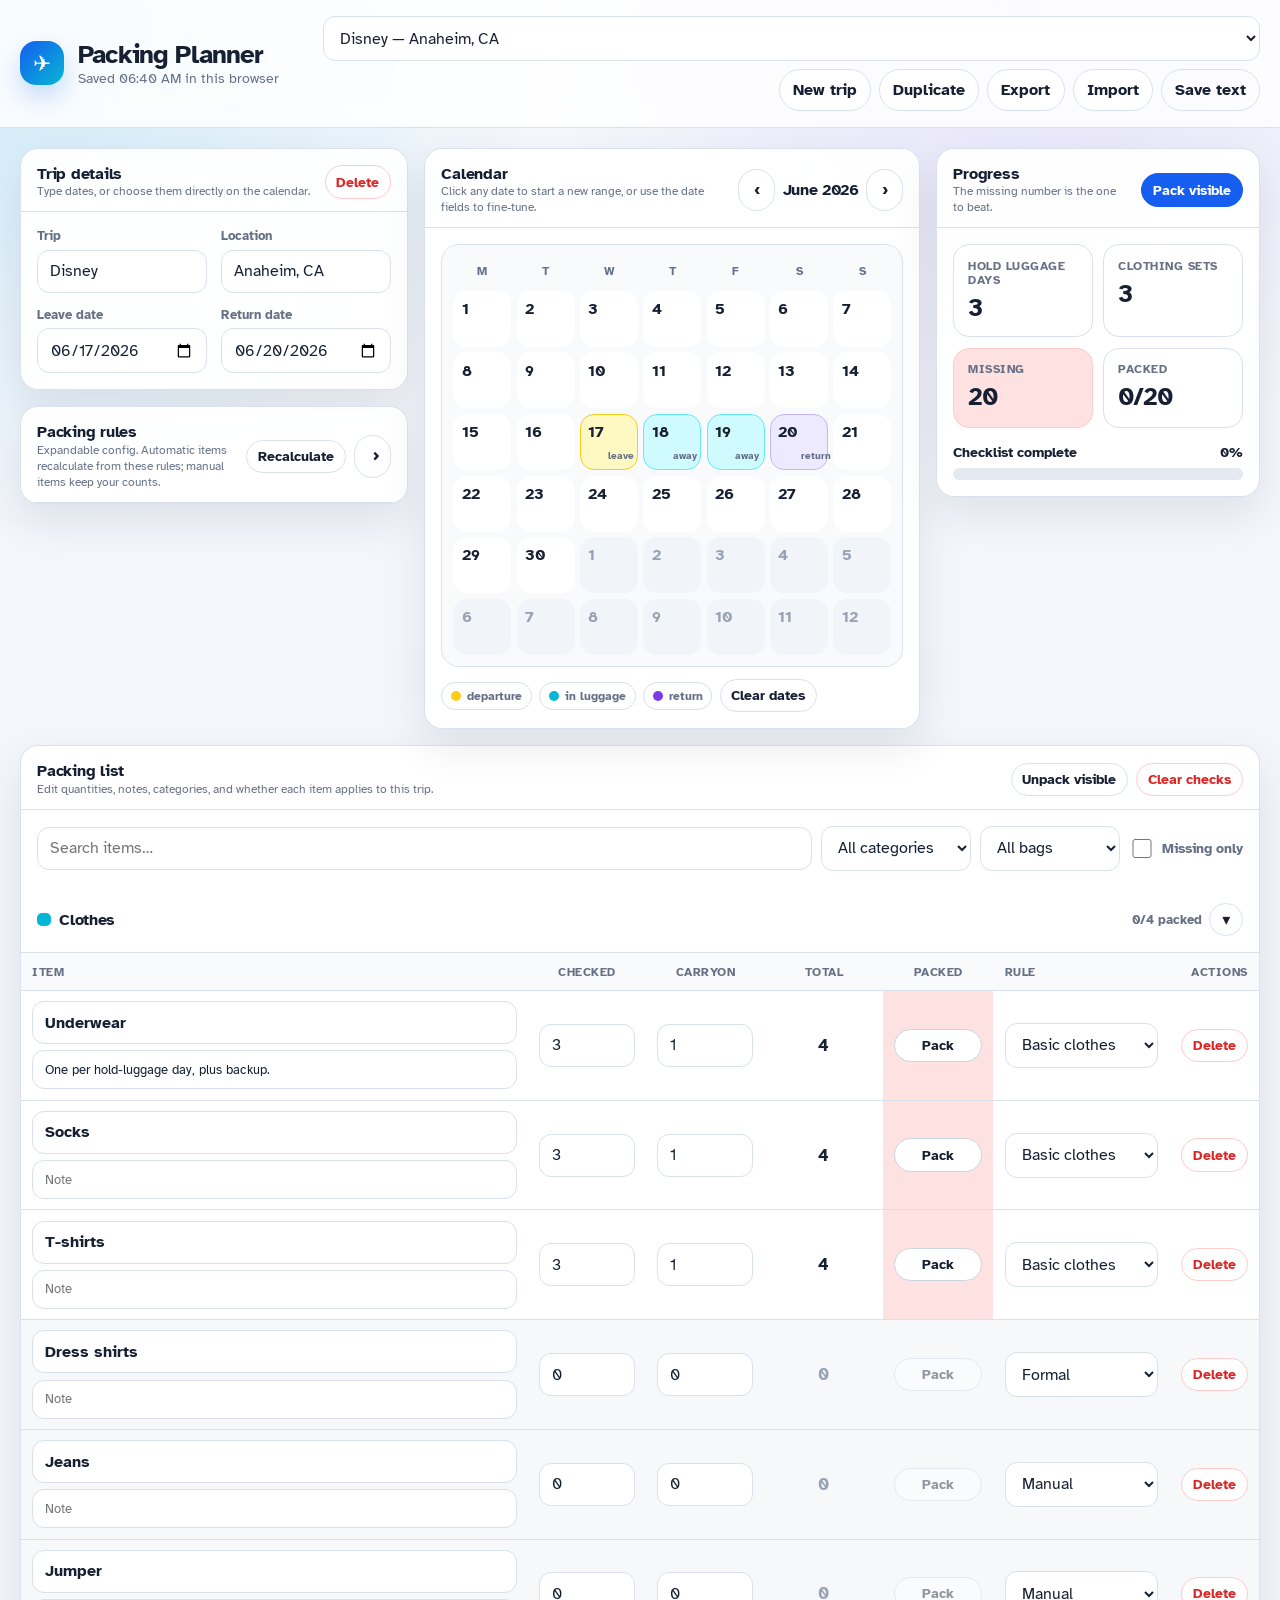
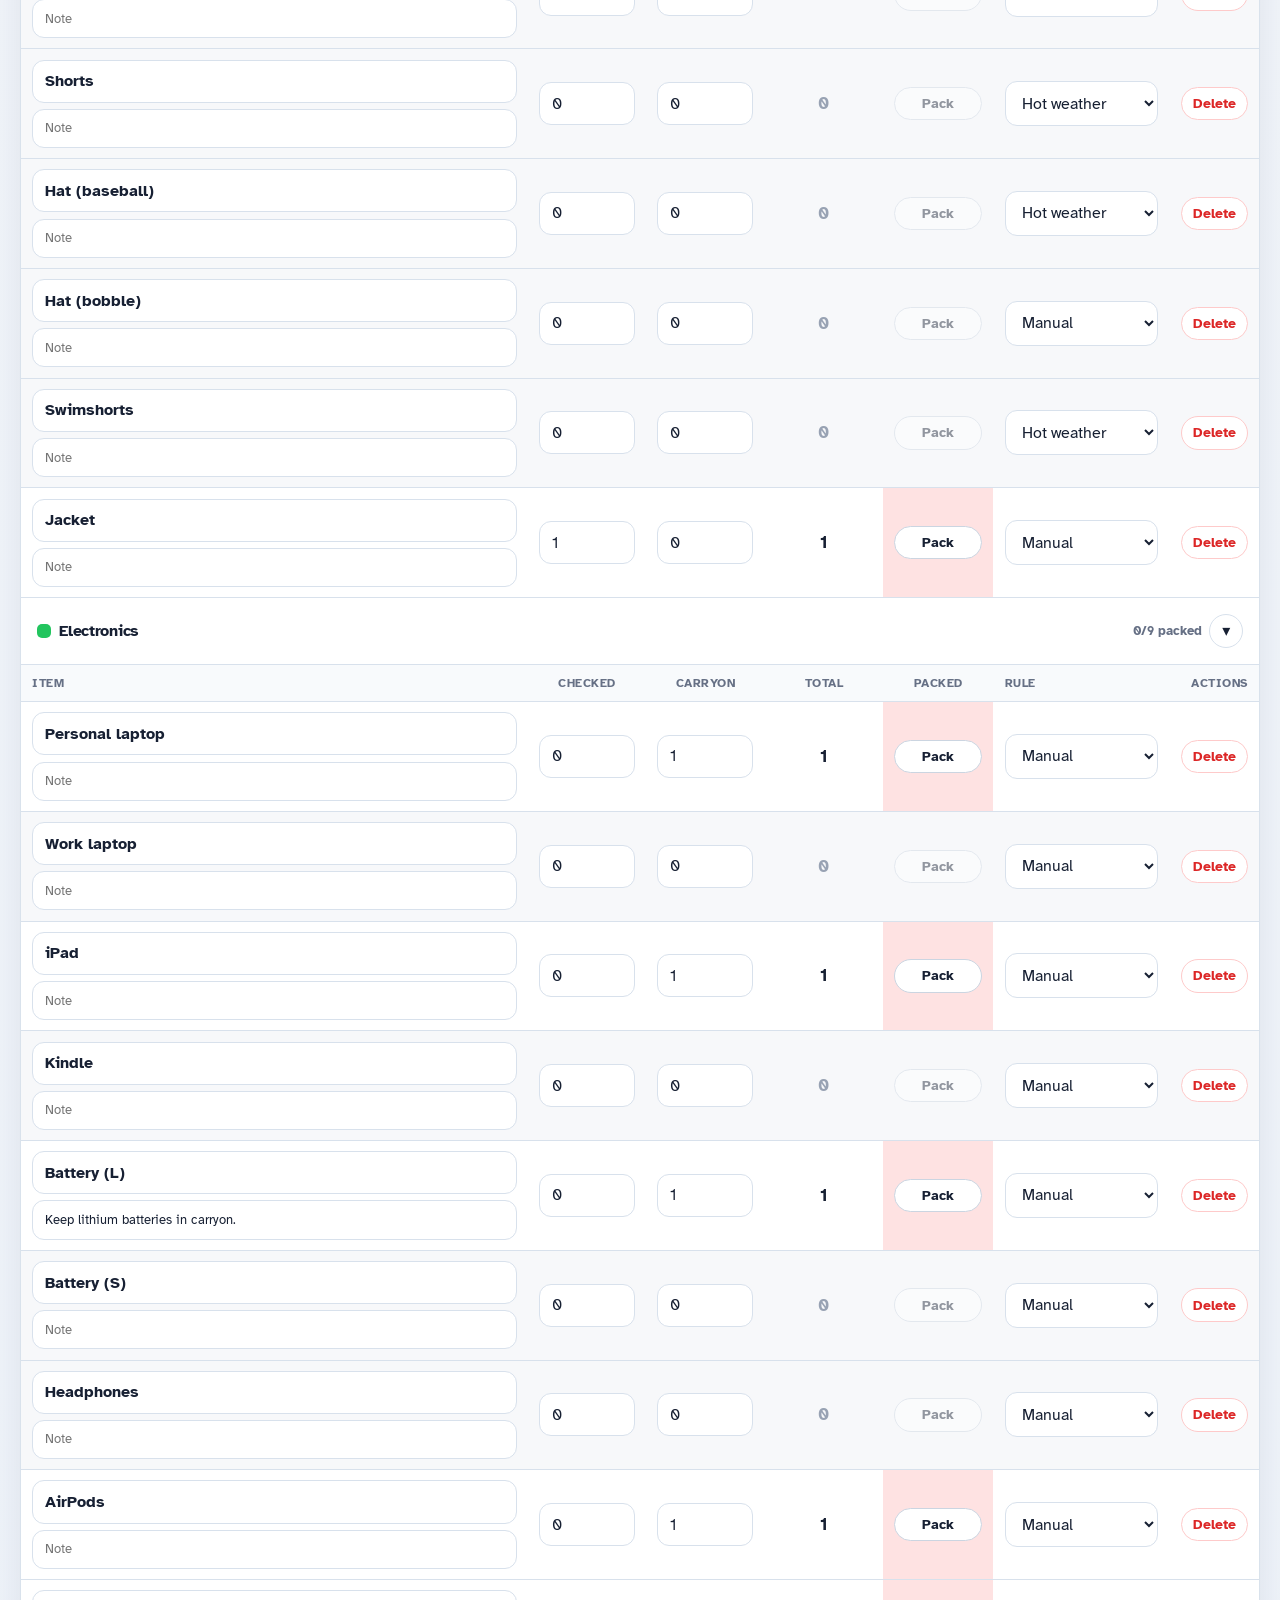
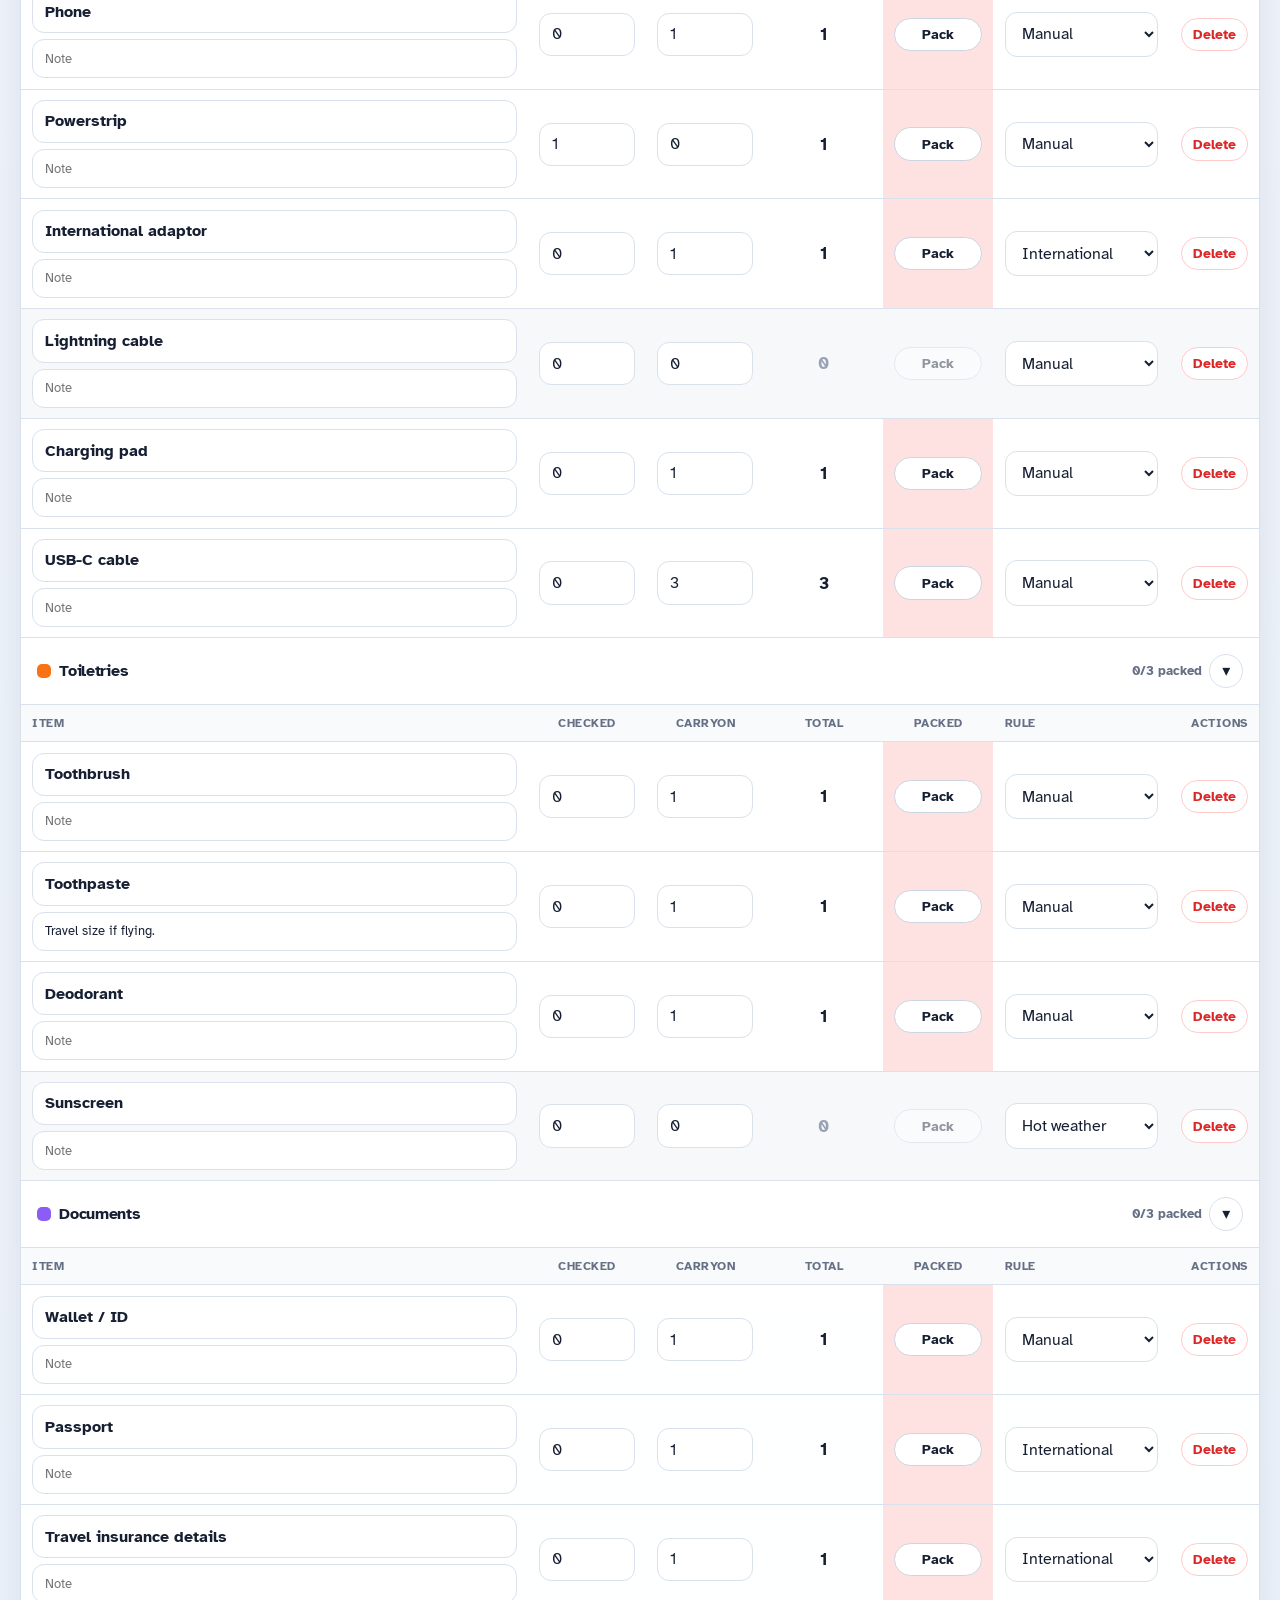
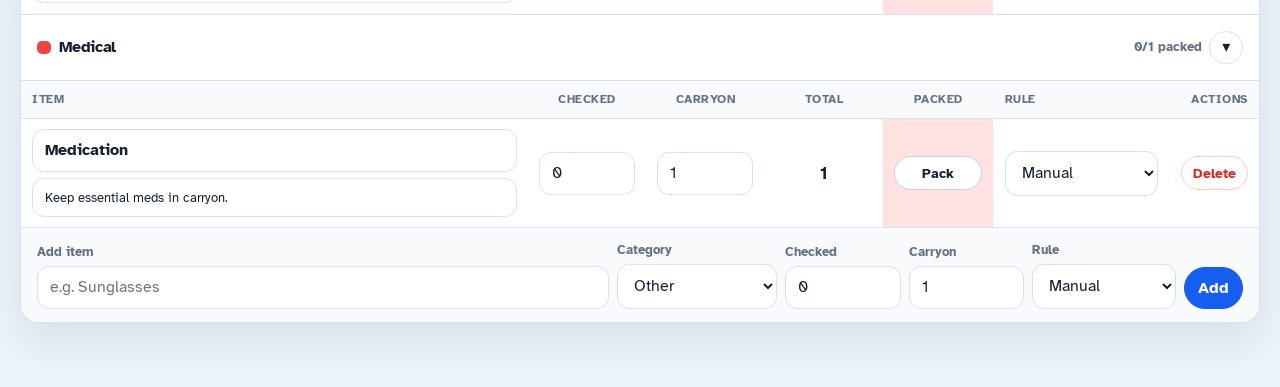
==== index.html @ 436c157a "Rename packing-planner.html to index.html" ====
<!doctype html>
<html lang="en">

<head>
  <meta charset="utf-8" />
  <meta name="viewport" content="width=device-width,initial-scale=1" />
  <title>Packing Planner</title>
  <link rel="stylesheet" href="style.css" />
</head>

<body>
  <header class="header">
    <div class="headerInner">
      <div class="brand">
        <div class="logo">✈</div>
        <div>
          <h1>Packing Planner</h1>
          <div class="small" id="saveStatus">Autosaves in this browser</div>
        </div>
      </div>
      <div class="actions">
        <select id="tripPicker" class="tripSelect" aria-label="Choose saved trip"></select>
        <button id="newTripBtn">New trip</button>
        <button id="duplicateTripBtn">Duplicate</button>
        <button id="exportBtn">Export</button>
        <button id="importBtn">Import</button>
        <button id="jsonBtn" class="ghost">Save text</button>
        <input id="importFile" class="hidden" type="file" accept="application/json,.json">
      </div>
    </div>
  </header>

  <main class="page">
    <section class="grid">
      <div class="leftStack">
        <article class="card">
          <div class="cardHead">
            <div>
              <h2>Trip details</h2>
              <div class="tiny">Type dates, or choose them directly on the calendar.</div>
            </div>
            <button id="deleteTripBtn" class="danger slim">Delete</button>
          </div>
          <div class="cardBody">
            <div class="fields">
              <div>
                <label class="lbl" for="tripName">Trip</label>
                <input id="tripName" type="text" placeholder="e.g. Disney">
              </div>
              <div>
                <label class="lbl" for="location">Location</label>
                <input id="location" type="text" placeholder="e.g. Anaheim, CA">
              </div>
              <div>
                <label class="lbl" for="leaveDate">Leave date</label>
                <input id="leaveDate" type="date">
              </div>
              <div>
                <label class="lbl" for="returnDate">Return date</label>
                <input id="returnDate" type="date">
              </div>
            </div>
          </div>
        </article>

        <section id="rulesCard" class="card configCard collapsed">
          <div id="rulesHead" class="cardHead collapsibleHead" role="button" tabindex="0" aria-controls="rulesBody"
            aria-expanded="false">
            <div>
              <h2>Packing rules</h2>
              <div class="tiny">Expandable config. Automatic items recalculate from these rules; manual items keep your
                counts.</div>
            </div>
            <div class="headActions">
              <button id="recalculateBtn" class="slim">Recalculate</button>
              <button id="rulesToggle" class="icon ghost" aria-label="Toggle packing rules">
                <span class="collapseIcon">⌄</span>
              </button>
            </div>
          </div>

          <div id="rulesBody" class="cardBody rulesBody">
            <div class="rules">
              <div class="rule">
                <div>
                  <div class="ruleTitle">Backup set</div>
                  <div class="ruleHelp">Extra basic clothes, usually in carryon.</div>
                </div>
                <input id="backup" type="number" min="0" step="1">
              </div>

              <div class="rule">
                <div>
                  <div class="ruleTitle">Departure day wearing</div>
                  <div class="ruleHelp">Shown for planning, not packed.</div>
                </div>
                <input id="departureWearing" type="number" min="0" step="1">
              </div>

              <div class="rule">
                <div>
                  <div class="ruleTitle">Laundry days</div>
                  <div class="ruleHelp">Splits the trip into laundry cycles. Example: 7 hold-luggage days + 1 laundry
                    day = 4 sets.</div>
                </div>
                <input id="laundryDays" type="number" min="0" step="1">
              </div>

              <div class="rule">
                <div>
                  <div class="ruleTitle">Formal days</div>
                  <div class="ruleHelp">Adds formal-rule items.</div>
                </div>
                <input id="formalDays" type="number" min="0" step="1">
              </div>

              <label class="rule toggleRule">
                <div>
                  <div class="ruleTitle">Hot weather</div>
                  <div class="ruleHelp">Adds warm-weather items like shorts, swimwear, sunscreen, and a cap.</div>
                </div>

                <input id="hotPlace" class="toggleInput" type="checkbox">

                <span class="ruleToggleButton" aria-hidden="true">
                  <span class="toggleState toggleOff">Off</span>
                  <span class="toggleState toggleOn">On</span>
                </span>
              </label>

              <label class="rule toggleRule">
                <div>
                  <div class="ruleTitle">International travel</div>
                  <div class="ruleHelp">Adds passport, adaptor, insurance, and other international items.</div>
                </div>

                <input id="international" class="toggleInput" type="checkbox">

                <span class="ruleToggleButton" aria-hidden="true">
                  <span class="toggleState toggleOff">Off</span>
                  <span class="toggleState toggleOn">On</span>
                </span>
              </label>
            </div>
          </div>
        </section>
      </div>

      <article class="card">
        <div class="cardHead">
          <div>
            <h2>Calendar</h2>
            <div class="tiny" id="dateHint">Click a date to set your departure, then click another date for your return.
            </div>
          </div>
          <div class="calControls">
            <button id="prevMonthBtn" class="icon" aria-label="Previous month">‹</button>
            <div id="calTitle" class="calTitle">Month</div>
            <button id="nextMonthBtn" class="icon" aria-label="Next month">›</button>
          </div>
        </div>
        <div class="cardBody">
          <div id="calendar" class="calendar"></div>
          <div class="legend">
            <span class="pill"><span class="dot leave"></span>departure</span>
            <span class="pill"><span class="dot away"></span>in luggage</span>
            <span class="pill"><span class="dot return"></span>return</span>
            <button id="clearDatesBtn" class="slim ghost">Clear dates</button>
          </div>
        </div>
      </article>

      <aside class="card summary">
        <div class="cardHead">
          <div>
            <h2>Progress</h2>
            <div class="tiny">The missing number is the one to beat.</div>
          </div>
          <button id="packVisibleBtn" class="slim primary">Pack visible</button>
        </div>
        <div class="cardBody">
          <div class="metrics">
            <div class="metric"><span>Hold luggage days</span><strong id="travelDays">0</strong></div>
            <div class="metric"><span>Clothing sets</span><strong id="setsNeeded">0</strong></div>
            <div class="metric"><span>Missing</span><strong id="missingCount">0</strong></div>
            <div class="metric"><span>Packed</span><strong id="packedCount">0/0</strong></div>
          </div>
          <div class="progressTop">
            <span>Checklist complete</span>
            <span id="progressText">0%</span>
          </div>
          <div class="bar">
            <div id="progressFill" class="fill"></div>
          </div>
        </div>
      </aside>
    </section>

    <section class="card listCard">
      <div class="cardHead">
        <div>
          <h2>Packing list</h2>
          <div class="tiny">Edit quantities, notes, categories, and whether each item applies to this trip.</div>
        </div>
        <div class="actions">
          <button id="unpackVisibleBtn" class="slim">Unpack visible</button>
          <button id="resetPackedBtn" class="slim danger">Clear checks</button>
        </div>
      </div>

      <div class="cardBody">
        <div class="toolbar">
          <input id="searchItems" type="text" placeholder="Search items…">
          <select id="categoryFilter" aria-label="Filter category"></select>
          <select id="bagFilter" aria-label="Filter bag">
            <option value="all">All bags</option>
            <option value="checked">Checked bag</option>
            <option value="carryon">Carryon</option>
          </select>
          <label class="checkline">
            <input id="missingOnly" type="checkbox"> Missing only
          </label>
        </div>
      </div>

      <div id="tables"></div>

      <div class="add">
        <div>
          <label class="lbl" for="newItemName">Add item</label>
          <input id="newItemName" type="text" placeholder="e.g. Sunglasses">
        </div>
        <div>
          <label class="lbl" for="newItemCategory">Category</label>
          <select id="newItemCategory"></select>
        </div>
        <div>
          <label class="lbl" for="newItemChecked">Checked</label>
          <input id="newItemChecked" type="number" min="0" step="1" value="0">
        </div>
        <div>
          <label class="lbl" for="newItemCarryon">Carryon</label>
          <input id="newItemCarryon" type="number" min="0" step="1" value="1">
        </div>
        <div>
          <label class="lbl" for="newItemRule">Rule</label>
          <select id="newItemRule"></select>
        </div>
        <button id="addItemBtn" class="primary">Add</button>
      </div>
    </section>
  </main>

  <div id="toast" class="toast" role="status" aria-live="polite"></div>

  <div id="jsonModal" class="modalBack" role="dialog" aria-modal="true" aria-labelledby="jsonTitle">
    <div class="modal">
      <div class="cardHead">
        <div>
          <h2 id="jsonTitle">Save file text</h2>
          <div class="tiny">Copy this text somewhere safe, or paste exported text here and import it.</div>
        </div>
        <button id="closeJsonBtn" class="icon" aria-label="Close">×</button>
      </div>
      <div class="cardBody">
        <textarea id="jsonText" spellcheck="false"></textarea>
        <div class="modalActions">
          <button id="copyJsonBtn">Copy</button>
          <button id="importJsonTextBtn" class="primary">Import pasted text</button>
        </div>
      </div>
    </div>
  </div>

  <script src="script.js"></script>
</body>

</html>
---- style.css ----
:root {
    --bg: #f4f7fb;
    --panel: #fff;
    --text: #172033;
    --muted: #667085;
    --line: #d8e1ec;
    --accent: #155eef;
    --accent2: #06b6d4;
    --green: #16a34a;
    --greenSoft: #dcfce7;
    --yellow: #facc15;
    --yellowSoft: #fef9c3;
    --cyanSoft: #cffafe;
    --purple: #7c3aed;
    --purpleSoft: #ede9fe;
    --red: #dc2626;
    --redSoft: #fee2e2;
    --shadow: 0 18px 45px rgba(15, 23, 42, .09);
    --radius: 18px;
    --radius2: 12px;
    --focus: 0 0 0 4px rgba(21, 94, 239, .16)
}

* {
    box-sizing: border-box
}

body {
    margin: 0;
    min-height: 100vh;
    font-family: "Atkinson Hyperlegible", ui-sans-serif, system-ui, -apple-system, BlinkMacSystemFont, "Segoe UI", sans-serif;
    color: var(--text);
    background: radial-gradient(circle at top left, rgba(14, 165, 233, .16), transparent 34rem), radial-gradient(circle at 80% 0, rgba(124, 58, 237, .11), transparent 30rem), linear-gradient(180deg, var(--bg), #edf3fb)
}

@font-face {
  font-family: "Atkinson Hyperlegible";
  src: url("assets/Atkinson_Hyperlegible/AtkinsonHyperlegible-Regular.ttf") format("truetype");
  font-weight: 400;
  font-style: normal;
  font-display: swap;
}

@font-face {
  font-family: "Atkinson Hyperlegible";
  src: url("assets/Atkinson_Hyperlegible/AtkinsonHyperlegible-Bold.ttf") format("truetype");
  font-weight: 700;
  font-style: normal;
  font-display: swap;
}

button,
input,
select,
textarea {
    font: inherit
}

button {
    border: 1px solid var(--line);
    background: #fff;
    color: var(--text);
    padding: .62rem .82rem;
    border-radius: 999px;
    cursor: pointer;
    font-weight: 750;
    transition: .12s;
    white-space: nowrap
}

button:hover {
    transform: translateY(-1px);
    box-shadow: 0 8px 22px rgba(15, 23, 42, .07)
}

button:focus-visible,
input:focus-visible,
select:focus-visible,
textarea:focus-visible {
    outline: 0;
    box-shadow: var(--focus);
    border-color: var(--accent)
}

button.primary {
    background: var(--accent);
    color: #fff;
    border-color: var(--accent)
}

button.danger {
    color: var(--red);
    border-color: #fecaca
}

button.ghost {
    background: transparent
}

button.icon {
    width: 2.35rem;
    padding-inline: 0
}

button.slim {
    padding: .45rem .68rem;
    font-size: .88rem
}

input[type=text],
input[type=date],
input[type=number],
select,
textarea {
    width: 100%;
    border: 1px solid var(--line);
    border-radius: var(--radius2);
    padding: .66rem .75rem;
    background: #fff;
    color: var(--text)
}

input[type=checkbox] {
    width: 1.22rem;
    height: 1.22rem;
    accent-color: var(--accent);
    cursor: pointer
}

textarea {
    min-height: 12rem;
    resize: vertical;
    font-family: ui-monospace, SFMono-Regular, Menlo, Consolas, monospace;
    font-size: .85rem
}

.header {
    position: sticky;
    top: 0;
    z-index: 20;
    background: rgba(255, 255, 255, .84);
    backdrop-filter: blur(14px);
    border-bottom: 1px solid var(--line)
}

.headerInner {
    max-width: 1440px;
    margin: auto;
    padding: 1rem 1.25rem;
    display: grid;
    grid-template-columns: minmax(240px, 1fr) auto;
    gap: 1rem;
    align-items: center
}

.brand {
    display: flex;
    gap: .85rem;
    align-items: center;
    min-width: 0
}

.logo {
    width: 2.75rem;
    height: 2.75rem;
    display: grid;
    place-items: center;
    border-radius: 16px;
    background: linear-gradient(135deg, var(--accent), var(--accent2));
    color: #fff;
    font-size: 1.35rem;
    box-shadow: 0 12px 25px rgba(21, 94, 239, .22)
}

h1,
h2,
h3 {
    margin: 0;
    line-height: 1.15
}

h1 {
    font-size: clamp(1.35rem, 2vw, 1.85rem);
    letter-spacing: -.035em
}

h2 {
    font-size: 1rem;
    letter-spacing: -.015em
}

.small {
    color: var(--muted);
    font-size: .88rem
}

.tiny {
    color: var(--muted);
    font-size: .78rem
}

.hidden {
    display: none
}

.actions {
    display: flex;
    align-items: center;
    justify-content: flex-end;
    gap: .5rem;
    flex-wrap: wrap
}

.tripSelect {
    min-width: min(28rem, 50vw)
}

.page {
    max-width: 1440px;
    margin: auto;
    padding: 1.25rem 1.25rem 4rem
}

.grid {
    display: grid;
    grid-template-columns: minmax(320px, .9fr) minmax(420px, 1.15fr) minmax(280px, .75fr);
    gap: 1rem;
    align-items: start
}

.card {
    background: rgba(255, 255, 255, .95);
    border: 1px solid rgba(216, 225, 236, .96);
    border-radius: var(--radius);
    box-shadow: var(--shadow);
    overflow: clip
}

.cardHead {
    padding: 1rem 1rem .75rem;
    display: flex;
    align-items: center;
    justify-content: space-between;
    gap: .75rem;
    border-bottom: 1px solid var(--line)
}

.cardBody {
    padding: 1rem
}

.fields {
    display: grid;
    grid-template-columns: repeat(2, minmax(0, 1fr));
    gap: .85rem
}

label.lbl {
    display: block;
    font-size: .8rem;
    color: var(--muted);
    font-weight: 750;
    margin-bottom: .35rem
}

.rules {
    display: grid;
    gap: .65rem
}

.rule {
    display: grid;
    grid-template-columns: minmax(0, 1fr) auto;
    gap: .75rem;
    align-items: center;
    padding: .65rem;
    border: 1px solid var(--line);
    border-radius: var(--radius2);
    background: #f8fafc
}

.rule input[type=number] {
    width: 5.5rem
}

.ruleTitle {
    font-weight: 850
}

.ruleHelp {
    color: var(--muted);
    font-size: .76rem;
    margin-top: .1rem
}

.toggleRule {
  cursor: pointer;
}

.toggleInput {
  position: absolute;
  opacity: 0;
  pointer-events: none;
}

.ruleToggleButton {
  display: inline-flex;
  align-items: center;
  justify-content: center;
  min-width: 4.8rem;
  padding: 0.45rem 0.65rem;
  border: 1px solid var(--border, #cbd5e1);
  border-radius: 999px;
  background: var(--surface, #fff);
  font-size: 0.85rem;
  font-weight: 700;
  user-select: none;
  transition:
    background 160ms ease,
    border-color 160ms ease,
    color 160ms ease,
    transform 160ms ease;
}

.toggleRule:hover .ruleToggleButton {
  transform: translateY(-1px);
}

.toggleOn {
  display: none;
}

.toggleInput:checked + .ruleToggleButton {
  border-color: #15803d;
  background: #dcfce7;
  color: #166534;
}

.toggleInput:checked + .ruleToggleButton .toggleOff {
  display: none;
}

.toggleInput:checked + .ruleToggleButton .toggleOn {
  display: inline;
}

.toggleInput:focus-visible + .ruleToggleButton {
  outline: 3px solid rgba(37, 99, 235, 0.35);
  outline-offset: 2px;
}

.configCard .cardHead,
.catHead {
    cursor: pointer
}

.headActions {
    display: flex;
    align-items: center;
    justify-content: flex-end;
    gap: .5rem
}

.collapseIcon {
    display: inline-block;
    font-size: 1.05rem;
    font-weight: 950;
    transition: .16s
}

.configCard.collapsed .rulesBody {
    display: none
}

.configCard.collapsed .collapseIcon {
    transform: rotate(-90deg)
}

.metrics {
    display: grid;
    grid-template-columns: repeat(2, minmax(0, 1fr));
    gap: .65rem
}

.metric {
    border: 1px solid var(--line);
    border-radius: 16px;
    padding: .85rem;
    background: #fff;
    min-height: 5rem
}

.metric span {
    display: block;
    color: var(--muted);
    font-size: .74rem;
    font-weight: 850;
    text-transform: uppercase;
    letter-spacing: .045em
}

.metric strong {
    display: block;
    margin-top: .3rem;
    font-size: 1.55rem;
    letter-spacing: -.04em
}

.metric.good {
    background: var(--greenSoft);
    border-color: #bbf7d0
}

.metric.warn {
    background: var(--yellowSoft);
    border-color: #fde68a
}

.metric.alert {
    background: var(--redSoft);
    border-color: #fecaca
}

.progressTop {
    display: flex;
    justify-content: space-between;
    margin-top: 1rem;
    font-weight: 850;
    font-size: .85rem
}

.bar {
    height: .75rem;
    background: #e5eaf0;
    border-radius: 999px;
    overflow: hidden;
    margin-top: .45rem
}

.fill {
    height: 100%;
    width: 0;
    background: linear-gradient(90deg, var(--accent), var(--green));
    border-radius: inherit;
    transition: .16s
}

.calControls {
    display: flex;
    align-items: center;
    gap: .45rem
}

.calTitle {
    font-weight: 950;
    letter-spacing: -.02em;
    white-space: nowrap
}

.calendar {
    display: grid;
    grid-template-columns: repeat(7, minmax(0, 1fr));
    gap: .35rem;
    padding: .7rem;
    border: 1px solid var(--line);
    border-radius: 18px;
    background: #f8fafc
}

.calHead {
    height: 1.8rem;
    display: grid;
    place-items: center;
    color: var(--muted);
    font-size: .78rem;
    font-weight: 900
}

.day {
    min-height: 3.5rem;
    border: 1px solid transparent;
    border-radius: 14px;
    background: #fff;
    padding: .45rem;
    display: flex;
    align-items: flex-start;
    justify-content: space-between;
    gap: .25rem;
    cursor: pointer;
    position: relative;
    transition: .12s
}

.day:hover {
    transform: translateY(-1px);
    border-color: var(--accent);
    box-shadow: 0 8px 22px rgba(15, 23, 42, .07)
}

.day.out {
    color: #98a2b3;
    background: #f1f5f9
}

.day.today {
    border-color: var(--accent)
}

.day.leave {
    background: var(--yellowSoft);
    border-color: #facc15
}

.day.away {
    background: var(--cyanSoft);
    border-color: #67e8f9
}

.day.return {
    background: var(--purpleSoft);
    border-color: #c4b5fd
}

.dayNo {
    font-weight: 950
}

.dayTag {
    font-size: .64rem;
    font-weight: 950;
    color: var(--muted);
    align-self: flex-end
}

.legend {
    margin-top: .75rem;
    display: flex;
    gap: .45rem;
    flex-wrap: wrap;
    align-items: center
}

.pill {
    display: inline-flex;
    align-items: center;
    gap: .35rem;
    border: 1px solid var(--line);
    border-radius: 999px;
    padding: .32rem .55rem;
    background: #fff;
    color: var(--muted);
    font-size: .78rem;
    font-weight: 850
}

.dot {
    width: .65rem;
    height: .65rem;
    border-radius: 999px;
    background: var(--line)
}

.dot.leave {
    background: var(--yellow)
}

.dot.away {
    background: var(--accent2)
}

.dot.return {
    background: var(--purple)
}

.listCard {
    margin-top: 1rem
}

.toolbar {
    display: grid;
    grid-template-columns: minmax(220px, 1fr) minmax(150px, auto) minmax(140px, auto) auto;
    gap: .55rem;
    align-items: center
}

.checkline {
    display: flex;
    gap: .45rem;
    align-items: center;
    color: var(--muted);
    font-size: .88rem;
    font-weight: 750
}

.add {
    display: grid;
    grid-template-columns: minmax(180px, 1fr) 10rem 7.2rem 7.2rem 9rem auto;
    gap: .5rem;
    align-items: end;
    padding: .85rem 1rem;
    border-top: 1px solid var(--line);
    background: #f8fafc
}

.cat+.cat {
    border-top: 1px solid var(--line)
}

.catHead {
    display: flex;
    align-items: center;
    justify-content: space-between;
    gap: 1rem;
    padding: 1rem;
    background: #fff;
    transition: .12s
}

.catHead:hover {
    background: #f8fafc
}

.catTitle {
    display: flex;
    align-items: center;
    gap: .55rem;
    font-weight: 950;
    letter-spacing: -.02em
}

.catMeta {
    display: flex;
    align-items: center;
    justify-content: flex-end;
    gap: .45rem
}

.catCount {
    color: var(--muted);
    font-size: .82rem;
    font-weight: 850
}

.catToggle {
    width: 2.1rem;
    height: 2.1rem;
    padding: 0;
    display: grid;
    place-items: center
}

.cat.collapsed .tableWrap {
    display: none
}

.chip {
    width: .85rem;
    height: .85rem;
    border-radius: 5px;
    background: #64748b
}

.chip.clothes {
    background: #06b6d4
}

.chip.electronics {
    background: #22c55e
}

.chip.toiletries {
    background: #f97316
}

.chip.documents {
    background: #8b5cf6
}

.chip.medical {
    background: #ef4444
}

table {
    width: 100%;
    border-collapse: separate;
    border-spacing: 0;
    min-width: 960px
}

.leftStack {
  display: grid;
  gap: 1rem;
  align-content: start;
}

.leftStack .configCard {
  margin-top: 0;
}

th,
td {
    padding: .64rem .7rem;
    border-top: 1px solid var(--line);
    vertical-align: middle
}

th {
    background: #f8fafc;
    color: var(--muted);
    font-size: .76rem;
    text-transform: uppercase;
    letter-spacing: .04em;
    text-align: left;
    position: sticky;
    top: 4.75rem;
    z-index: 8
}

tr {
  position: relative;
}

tr.shinePacked {
  animation: packedRowGlow 900ms ease-out;
}

@keyframes packedRowGlow {
  0% {
    background:
      linear-gradient(
        100deg,
        transparent 0%,
        rgba(34, 197, 94, 0.12) 20%,
        rgba(34, 197, 94, 0.55) 45%,
        rgba(34, 197, 94, 0.18) 65%,
        transparent 100%
      );
    background-size: 220% 100%;
    background-position: 120% 0;
  }

  55% {
    background-position: -60% 0;
  }

  100% {
    background:
      linear-gradient(
        100deg,
        transparent 0%,
        rgba(34, 197, 94, 0.08) 45%,
        transparent 100%
      );
    background-size: 220% 100%;
    background-position: -120% 0;
  }
}

.num {
    text-align: center;
    width: 7.4rem
}

.pack {
    text-align: center;
    width: 6rem
}

.ruleCol {
    width: 11rem
}

.actionsCol {
    width: 5.6rem;
    text-align: right
}

tr.off {
    color: #98a2b3;
    background: #f7f8fa
}

tr.packed {
    background: rgba(220, 252, 231, .55)
}

tr.missing td.pack {
    background: var(--redSoft)
}

td.item {
    min-width: 16rem
}

.itemBox {
    display: grid;
    gap: .38rem
}

.itemBox input:first-child {
    font-weight: 850
}

.note {
    font-size: .82rem;
    padding-block: .48rem
}

.total {
    font-weight: 950;
    font-size: 1.05rem
}

.empty {
    padding: 2rem;
    text-align: center;
    color: var(--muted);
    border-top: 1px solid var(--line)
}

.toast {
    position: fixed;
    right: 1rem;
    bottom: 1rem;
    max-width: min(28rem, calc(100vw - 2rem));
    padding: .8rem .95rem;
    border-radius: 16px;
    background: #101828;
    color: #fff;
    box-shadow: var(--shadow);
    transform: translateY(1rem);
    opacity: 0;
    pointer-events: none;
    transition: .16s;
    z-index: 40;
    font-weight: 800
}

.toast.show {
    opacity: 1;
    transform: translateY(0)
}

.modalBack {
    position: fixed;
    inset: 0;
    display: none;
    place-items: center;
    background: rgba(15, 23, 42, .45);
    z-index: 50;
    padding: 1rem
}

.modalBack.open {
    display: grid
}

.modal {
    width: min(42rem, 100%);
    background: #fff;
    border: 1px solid var(--line);
    border-radius: 22px;
    box-shadow: var(--shadow);
    overflow: hidden
}

.modalActions {
    display: flex;
    gap: .5rem;
    justify-content: flex-end;
    padding-top: .85rem
}

/* Packed button replacement for the old checkbox */
.packToggle {
  min-width: 5.5rem;
  padding: 0.45rem 0.7rem;
  border: 1px solid var(--border, #cbd5e1);
  border-radius: 999px;
  background: var(--surface, #ffffff);
  font: inherit;
  font-size: 0.85rem;
  font-weight: 700;
  cursor: pointer;
}

.packToggle:hover:not(:disabled) {
  transform: translateY(-1px);
}

.packToggle.isPacked {
  border-color: #15803d;
  background: #dcfce7;
  color: #166534;
}

.packToggle:disabled {
  opacity: 0.45;
  cursor: not-allowed;
}

/* Optional: this helps the row visually calm down once packed */
tr.packed {
  opacity: 0.72;
}

@media(max-width:1180px) {
    .grid {
        grid-template-columns: 1fr 1fr
    }

    .summary {
        grid-column: 1/-1
    }

    .metrics {
        grid-template-columns: repeat(4, minmax(0, 1fr))
    }
}

@media(max-width:860px) {
    .headerInner {
        grid-template-columns: 1fr
    }

    .actions {
        justify-content: stretch
    }

    .tripSelect {
        min-width: 100%
    }

    .grid {
        grid-template-columns: 1fr
    }

    .fields,
    .metrics {
        grid-template-columns: 1fr 1fr
    }

    .toolbar {
        grid-template-columns: 1fr
    }

    .add {
        grid-template-columns: 1fr 1fr
    }

    .add>div:first-child,
    .add button {
        grid-column: 1/-1
    }

    th {
        position: static
    }

    .day {
        min-height: 3rem
    }

    .dayTag {
        display: none
    }
}

@media(max-width:560px) {

    .page,
    .headerInner {
        padding-inline: .75rem
    }

    .fields,
    .metrics,
    .add {
        grid-template-columns: 1fr
    }

    .day {
        min-height: 2.7rem
    }

    .cardBody {
        padding: .8rem
    }
}
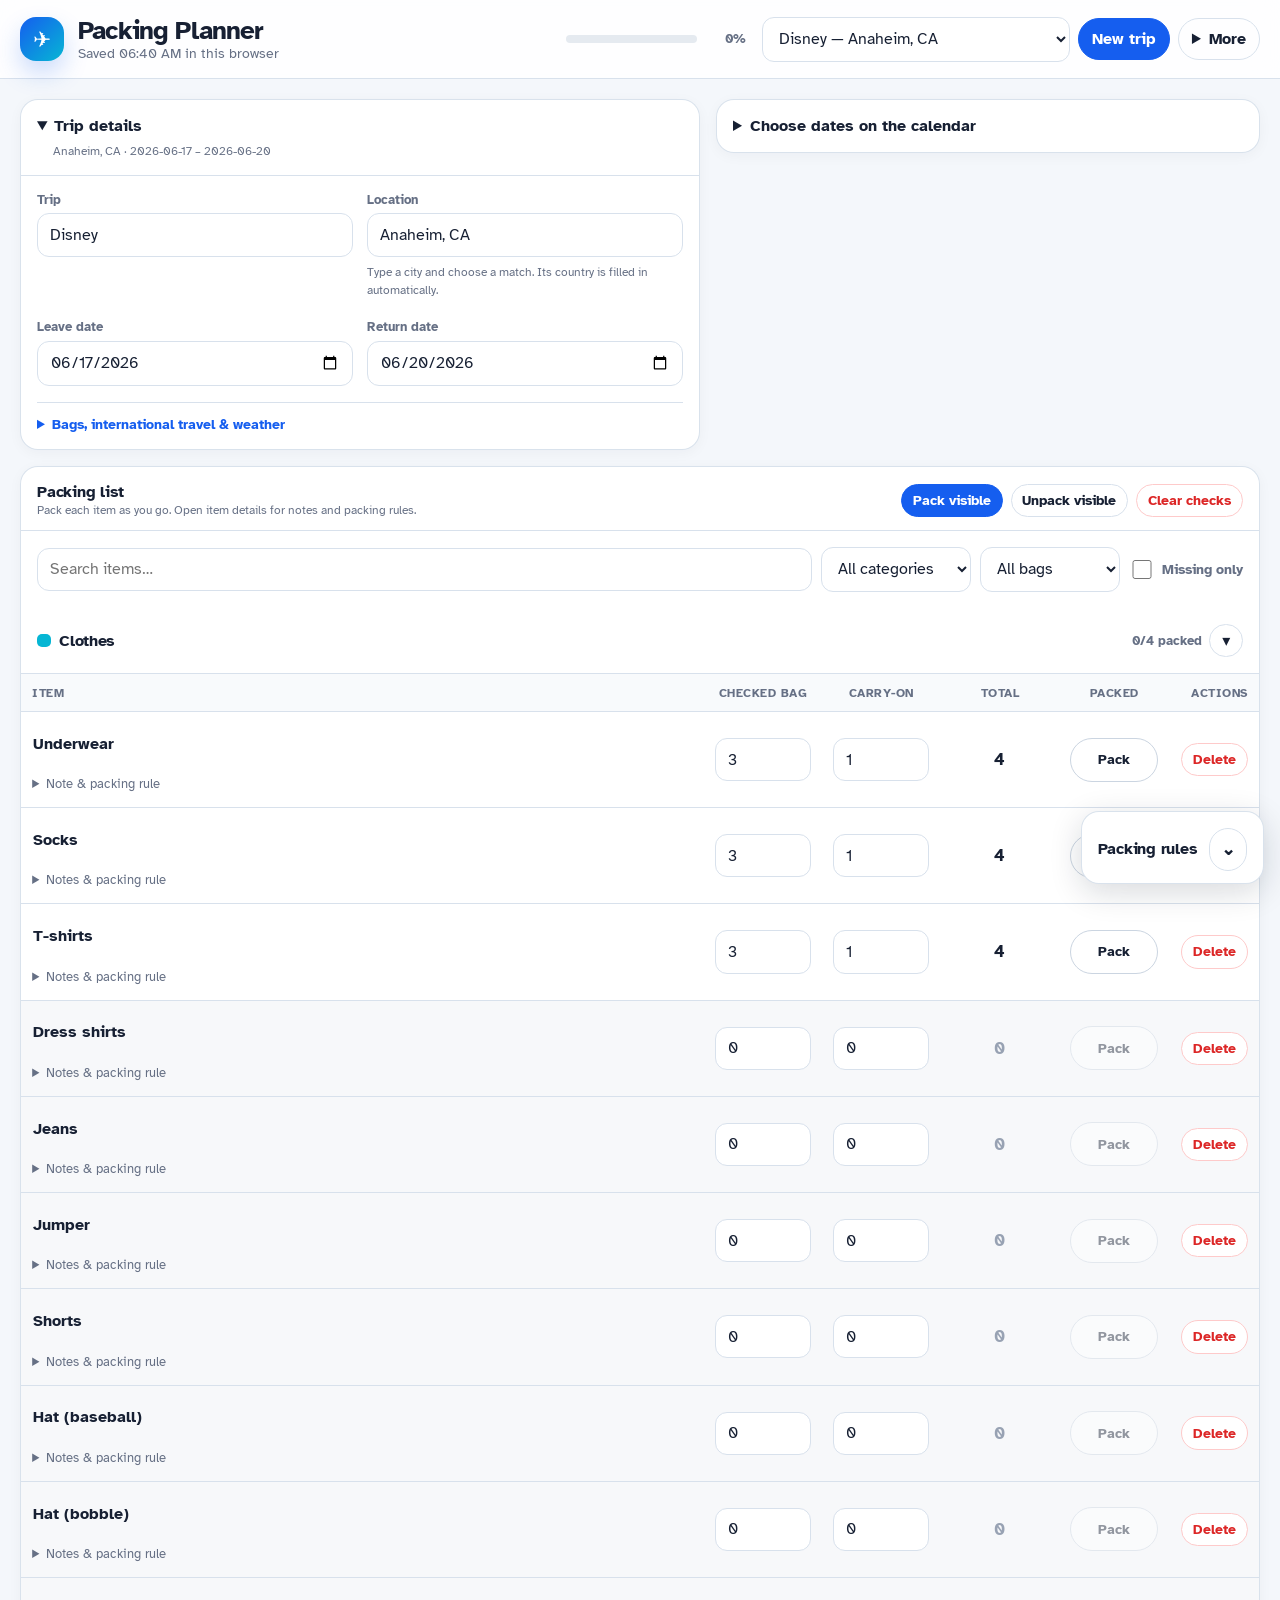
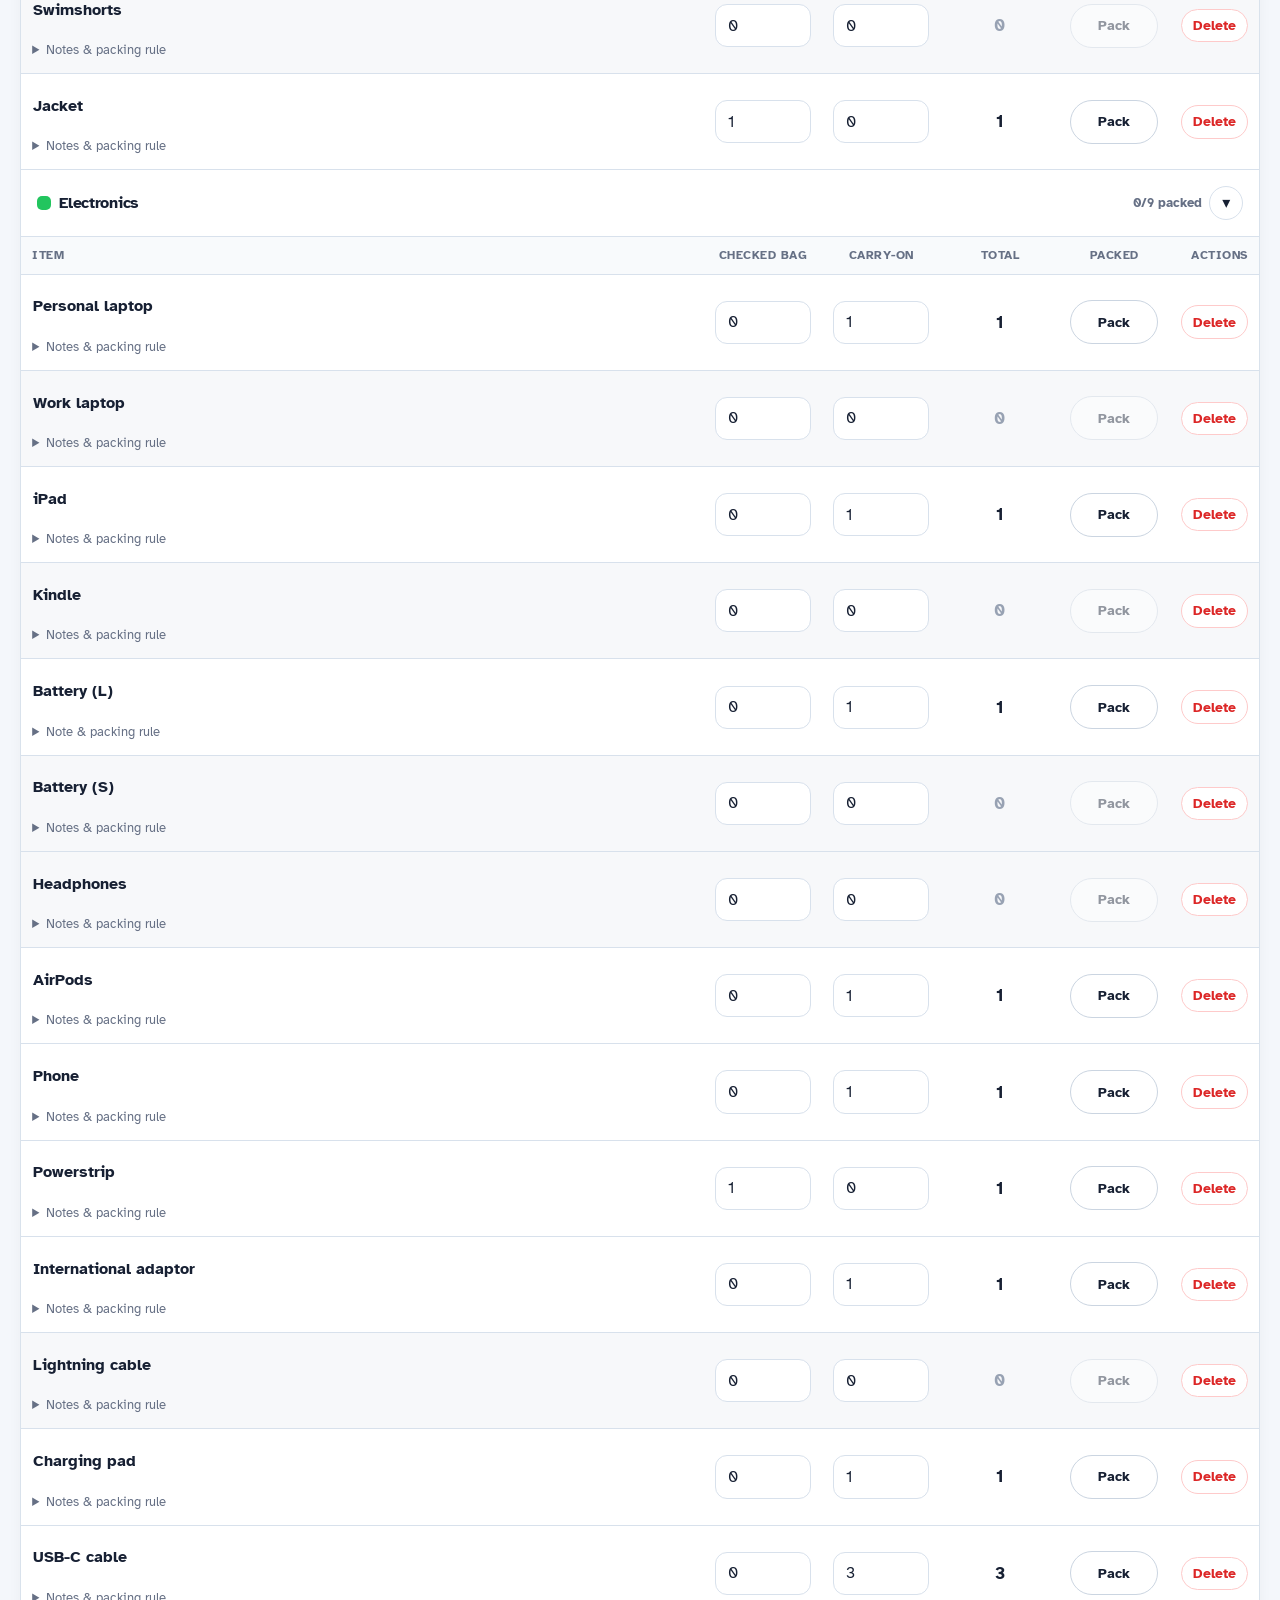
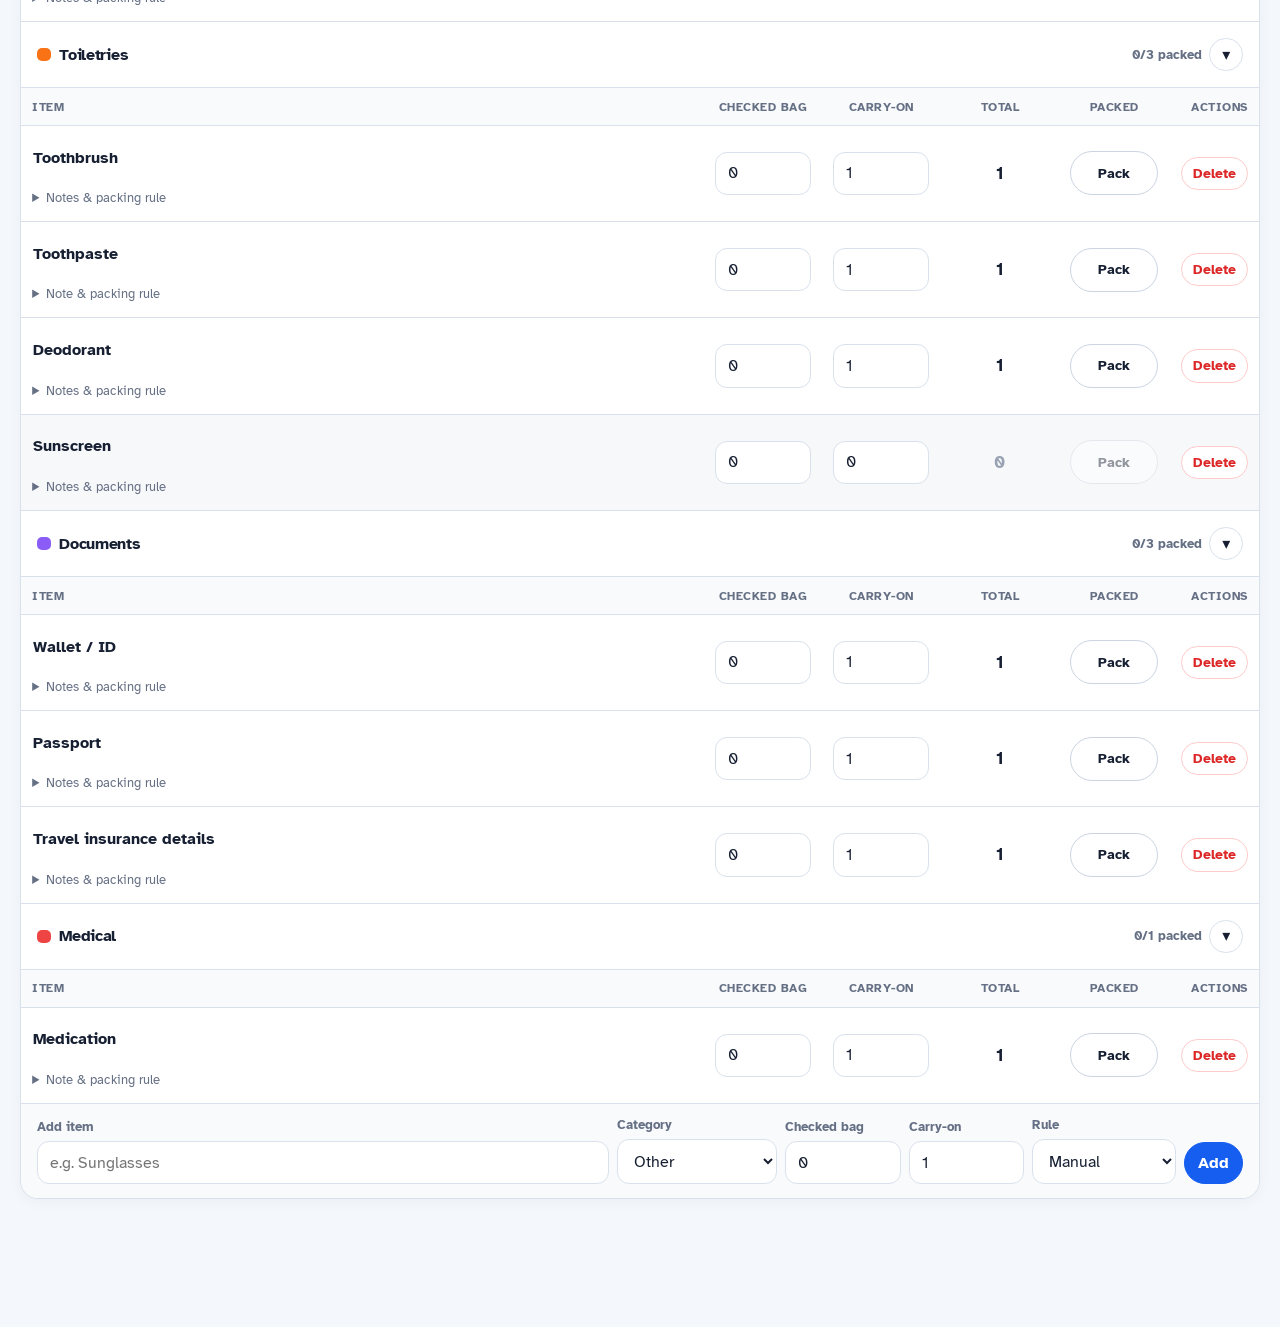
==== commit f5a2076c: "Sync current packing planner site and tests" ====
--- a/index.html
+++ b/index.html
@@ -18,13 +18,25 @@
           <div class="small" id="saveStatus">Autosaves in this browser</div>
         </div>
       </div>
+      <div class="headerProgress">
+        <div class="bar" role="progressbar" aria-label="Packing complete" aria-valuemin="0" aria-valuemax="100" aria-valuenow="0">
+          <div id="progressFill" class="fill"></div>
+        </div>
+        <span id="progressText">0%</span>
+      </div>
       <div class="actions">
         <select id="tripPicker" class="tripSelect" aria-label="Choose saved trip"></select>
-        <button id="newTripBtn">New trip</button>
+        <button id="newTripBtn" class="primary">New trip</button>
+        <details class="tripMenu">
+          <summary>More</summary>
+          <div class="menuActions">
         <button id="duplicateTripBtn">Duplicate</button>
         <button id="exportBtn">Export</button>
         <button id="importBtn">Import</button>
         <button id="jsonBtn" class="ghost">Save text</button>
+            <button id="deleteTripBtn" class="danger slim">Delete trip</button>
+          </div>
+        </details>
         <input id="importFile" class="hidden" type="file" accept="application/json,.json">
       </div>
     </div>
@@ -33,23 +45,19 @@
   <main class="page">
     <section class="grid">
       <div class="leftStack">
-        <article class="card">
-          <div class="cardHead">
-            <div>
-              <h2>Trip details</h2>
-              <div class="tiny">Type dates, or choose them directly on the calendar.</div>
-            </div>
-            <button id="deleteTripBtn" class="danger slim">Delete</button>
-          </div>
+        <details class="card tripDetails" open>
+          <summary class="sectionSummary"><span>Trip details</span><span id="tripOverview" class="tiny"></span></summary>
           <div class="cardBody">
             <div class="fields">
               <div>
                 <label class="lbl" for="tripName">Trip</label>
                 <input id="tripName" type="text" placeholder="e.g. Disney">
               </div>
-              <div>
+              <div class="locationSearch">
                 <label class="lbl" for="location">Location</label>
-                <input id="location" type="text" placeholder="e.g. Anaheim, CA">
+                <input id="location" type="text" placeholder="Search a city or postal code…" autocomplete="off" aria-describedby="destinationStatus" aria-controls="destinationChoices">
+                <p id="destinationStatus" class="tiny" role="status"></p>
+                <div id="destinationChoices" class="destinationSuggestions" aria-label="Matching destinations" hidden></div>
               </div>
               <div>
                 <label class="lbl" for="leaveDate">Leave date</label>
@@ -60,93 +68,46 @@
                 <input id="returnDate" type="date">
               </div>
             </div>
-          </div>
-        </article>
-
-        <section id="rulesCard" class="card configCard collapsed">
-          <div id="rulesHead" class="cardHead collapsibleHead" role="button" tabindex="0" aria-controls="rulesBody"
-            aria-expanded="false">
-            <div>
-              <h2>Packing rules</h2>
-              <div class="tiny">Expandable config. Automatic items recalculate from these rules; manual items keep your
-                counts.</div>
-            </div>
-            <div class="headActions">
-              <button id="recalculateBtn" class="slim">Recalculate</button>
-              <button id="rulesToggle" class="icon ghost" aria-label="Toggle packing rules">
-                <span class="collapseIcon">⌄</span>
-              </button>
-            </div>
-          </div>
-
-          <div id="rulesBody" class="cardBody rulesBody">
-            <div class="rules">
-              <div class="rule">
-                <div>
-                  <div class="ruleTitle">Backup set</div>
-                  <div class="ruleHelp">Extra basic clothes, usually in carryon.</div>
-                </div>
-                <input id="backup" type="number" min="0" step="1">
-              </div>
-
-              <div class="rule">
-                <div>
-                  <div class="ruleTitle">Departure day wearing</div>
-                  <div class="ruleHelp">Shown for planning, not packed.</div>
-                </div>
-                <input id="departureWearing" type="number" min="0" step="1">
-              </div>
-
-              <div class="rule">
-                <div>
-                  <div class="ruleTitle">Laundry days</div>
-                  <div class="ruleHelp">Splits the trip into laundry cycles. Example: 7 hold-luggage days + 1 laundry
-                    day = 4 sets.</div>
-                </div>
-                <input id="laundryDays" type="number" min="0" step="1">
-              </div>
-
-              <div class="rule">
-                <div>
-                  <div class="ruleTitle">Formal days</div>
-                  <div class="ruleHelp">Adds formal-rule items.</div>
-                </div>
-                <input id="formalDays" type="number" min="0" step="1">
-              </div>
-
-              <label class="rule toggleRule">
-                <div>
-                  <div class="ruleTitle">Hot weather</div>
-                  <div class="ruleHelp">Adds warm-weather items like shorts, swimwear, sunscreen, and a cap.</div>
-                </div>
-
-                <input id="hotPlace" class="toggleInput" type="checkbox">
-
-                <span class="ruleToggleButton" aria-hidden="true">
-                  <span class="toggleState toggleOff">Off</span>
-                  <span class="toggleState toggleOn">On</span>
-                </span>
-              </label>
-
-              <label class="rule toggleRule">
-                <div>
-                  <div class="ruleTitle">International travel</div>
-                  <div class="ruleHelp">Adds passport, adaptor, insurance, and other international items.</div>
-                </div>
-
-                <input id="international" class="toggleInput" type="checkbox">
-
-                <span class="ruleToggleButton" aria-hidden="true">
-                  <span class="toggleState toggleOff">Off</span>
-                  <span class="toggleState toggleOn">On</span>
-                </span>
-              </label>
-            </div>
-          </div>
-        </section>
-      </div>
-
-      <article class="card">
+            <details class="secondarySettings">
+              <summary>Bags, international travel &amp; weather</summary>
+              <div class="secondaryBody">
+              <div class="travelMode">
+                <label class="lbl" for="usesCheckedBag">Using a checked bag?</label>
+                <select id="usesCheckedBag" aria-describedby="checkedBagHelp">
+                  <option value="true">Using a checked bag</option>
+                  <option value="false">Not using a checked bag</option>
+                </select>
+                <p id="checkedBagHelp" class="tiny"></p>
+              </div>
+              <div class="destinationTools">
+                <div class="fields">
+                  <div>
+                    <label class="lbl" for="homeCountry">Home country / territory</label>
+                    <select id="homeCountry"></select>
+                  </div>
+                  <div>
+                    <label class="lbl" for="internationalMode">International items</label>
+                    <select id="internationalMode">
+                      <option value="auto">Automatic by country</option>
+                      <option value="manual">Set manually in packing rules</option>
+                    </select>
+                  </div>
+                </div>
+                <p id="internationalStatus" class="tiny"></p>
+                <button id="weatherBtn" class="slim" type="button">Check trip weather</button>
+                <p id="weatherStatus" class="tiny" role="status"></p>
+                <div id="weatherDays"></div>
+                <p class="tiny">Location and weather lookups use <a href="https://open-meteo.com/" target="_blank" rel="noopener noreferrer">Open-Meteo</a> and <a href="https://www.geonames.org/" target="_blank" rel="noopener noreferrer">GeoNames</a>. Weather does not change your packing rules.</p>
+              </div>
+              </div>
+            </details>
+          </div>
+        </details>
+
+      </div>
+      <div class="leftStack planningTools">
+      <details class="card calendarCard">
+        <summary class="sectionSummary">Choose dates on the calendar</summary>
         <div class="cardHead">
           <div>
             <h2>Calendar</h2>
@@ -168,41 +129,22 @@
             <button id="clearDatesBtn" class="slim ghost">Clear dates</button>
           </div>
         </div>
-      </article>
-
-      <aside class="card summary">
-        <div class="cardHead">
-          <div>
-            <h2>Progress</h2>
-            <div class="tiny">The missing number is the one to beat.</div>
-          </div>
-          <button id="packVisibleBtn" class="slim primary">Pack visible</button>
-        </div>
-        <div class="cardBody">
-          <div class="metrics">
-            <div class="metric"><span>Hold luggage days</span><strong id="travelDays">0</strong></div>
-            <div class="metric"><span>Clothing sets</span><strong id="setsNeeded">0</strong></div>
-            <div class="metric"><span>Missing</span><strong id="missingCount">0</strong></div>
-            <div class="metric"><span>Packed</span><strong id="packedCount">0/0</strong></div>
-          </div>
-          <div class="progressTop">
-            <span>Checklist complete</span>
-            <span id="progressText">0%</span>
-          </div>
-          <div class="bar">
-            <div id="progressFill" class="fill"></div>
-          </div>
-        </div>
-      </aside>
+      </details>
+
+
+      </div>
     </section>
+
+
 
     <section class="card listCard">
       <div class="cardHead">
         <div>
           <h2>Packing list</h2>
-          <div class="tiny">Edit quantities, notes, categories, and whether each item applies to this trip.</div>
+          <div class="tiny">Pack each item as you go. Open item details for notes and packing rules.</div>
         </div>
         <div class="actions">
+          <button id="packVisibleBtn" class="slim primary">Pack visible</button>
           <button id="unpackVisibleBtn" class="slim">Unpack visible</button>
           <button id="resetPackedBtn" class="slim danger">Clear checks</button>
         </div>
@@ -210,12 +152,12 @@
 
       <div class="cardBody">
         <div class="toolbar">
-          <input id="searchItems" type="text" placeholder="Search items…">
+          <input id="searchItems" aria-label="Search items" type="text" placeholder="Search items…">
           <select id="categoryFilter" aria-label="Filter category"></select>
           <select id="bagFilter" aria-label="Filter bag">
             <option value="all">All bags</option>
             <option value="checked">Checked bag</option>
-            <option value="carryon">Carryon</option>
+            <option value="carryon">Carry-on</option>
           </select>
           <label class="checkline">
             <input id="missingOnly" type="checkbox"> Missing only
@@ -235,11 +177,11 @@
           <select id="newItemCategory"></select>
         </div>
         <div>
-          <label class="lbl" for="newItemChecked">Checked</label>
+          <label class="lbl" for="newItemChecked">Checked bag</label>
           <input id="newItemChecked" type="number" min="0" step="1" value="0">
         </div>
         <div>
-          <label class="lbl" for="newItemCarryon">Carryon</label>
+          <label class="lbl" for="newItemCarryon">Carry-on</label>
           <input id="newItemCarryon" type="number" min="0" step="1" value="1">
         </div>
         <div>
@@ -250,6 +192,81 @@
       </div>
     </section>
   </main>
+
+        <section id="rulesCard" class="card configCard rulesDock collapsed">
+          <div id="rulesHead" class="cardHead collapsibleHead" role="button" tabindex="0" aria-controls="rulesBody"
+            aria-expanded="false">
+            <div>
+              <h2>Packing rules</h2>
+              <div class="tiny">Adjust clothing, laundry, and extras.</div>
+            </div>
+            <div class="headActions">
+              <button id="rulesToggle" class="icon ghost" aria-label="Toggle packing rules">
+                <span class="collapseIcon">⌄</span>
+              </button>
+            </div>
+          </div>
+
+          <div id="rulesBody" class="cardBody rulesBody">
+            <div class="rulesDockActions">
+              <button id="recalculateBtn" class="slim">Recalculate quantities</button>
+            </div>
+            <div class="rules">
+              <div class="rule">
+                <div>
+                  <div class="ruleTitle">Backup set</div>
+                  <div class="ruleHelp">Extra basic clothes, included in your packing quantities.</div>
+                </div>
+                <input id="backup" aria-label="Backup sets" type="number" min="0" step="1">
+              </div>
+
+              <div class="rule">
+                <div>
+                  <div class="ruleTitle">Laundry days</div>
+                  <div class="ruleHelp">Splits the trip into laundry cycles. Example: 7 days after departure + 1 laundry
+                    day = 4 sets.</div>
+                </div>
+                <input id="laundryDays" aria-label="Laundry days" type="number" min="0" step="1">
+              </div>
+
+              <div class="rule">
+                <div>
+                  <div class="ruleTitle">Formal days</div>
+                  <div class="ruleHelp">Adds formal-rule items.</div>
+                </div>
+                <input id="formalDays" aria-label="Formal days" type="number" min="0" step="1">
+              </div>
+
+              <label class="rule toggleRule">
+                <div>
+                  <div class="ruleTitle">Hot weather</div>
+                  <div class="ruleHelp">Adds warm-weather items like shorts, swimwear, sunscreen, and a cap.</div>
+                </div>
+
+                <input id="hotPlace" class="toggleInput" type="checkbox">
+
+                <span class="ruleToggleButton" aria-hidden="true">
+                  <span class="toggleState toggleOff">Off</span>
+                  <span class="toggleState toggleOn">On</span>
+                </span>
+              </label>
+
+              <label class="rule toggleRule">
+                <div>
+                  <div class="ruleTitle">International travel</div>
+                  <div class="ruleHelp">Adds passport, adaptor, insurance, and other international items.</div>
+                </div>
+
+                <input id="international" class="toggleInput" type="checkbox">
+
+                <span class="ruleToggleButton" aria-hidden="true">
+                  <span class="toggleState toggleOff">Off</span>
+                  <span class="toggleState toggleOn">On</span>
+                </span>
+              </label>
+            </div>
+          </div>
+        </section>
 
   <div id="toast" class="toast" role="status" aria-live="polite"></div>
 
@@ -275,4 +292,4 @@
   <script src="script.js"></script>
 </body>
 
-</html>
+</html>
--- a/style.css
+++ b/style.css
@@ -376,58 +376,13 @@
     transform: rotate(-90deg)
 }
 
-.metrics {
-    display: grid;
-    grid-template-columns: repeat(2, minmax(0, 1fr));
-    gap: .65rem
-}
-
-.metric {
-    border: 1px solid var(--line);
-    border-radius: 16px;
-    padding: .85rem;
-    background: #fff;
-    min-height: 5rem
-}
-
-.metric span {
-    display: block;
-    color: var(--muted);
-    font-size: .74rem;
-    font-weight: 850;
-    text-transform: uppercase;
-    letter-spacing: .045em
-}
-
-.metric strong {
-    display: block;
-    margin-top: .3rem;
-    font-size: 1.55rem;
-    letter-spacing: -.04em
-}
-
-.metric.good {
-    background: var(--greenSoft);
-    border-color: #bbf7d0
-}
-
-.metric.warn {
-    background: var(--yellowSoft);
-    border-color: #fde68a
-}
-
-.metric.alert {
-    background: var(--redSoft);
-    border-color: #fecaca
-}
-
-.progressTop {
-    display: flex;
-    justify-content: space-between;
-    margin-top: 1rem;
-    font-weight: 850;
-    font-size: .85rem
-}
+
+
+
+
+
+
+
 
 .bar {
     height: .75rem;
@@ -909,13 +864,7 @@
         grid-template-columns: 1fr 1fr
     }
 
-    .summary {
-        grid-column: 1/-1
-    }
-
-    .metrics {
-        grid-template-columns: repeat(4, minmax(0, 1fr))
-    }
+
 }
 
 @media(max-width:860px) {
@@ -936,9 +885,6 @@
     }
 
     .fields,
-    .metrics {
-        grid-template-columns: 1fr 1fr
-    }
 
     .toolbar {
         grid-template-columns: 1fr
@@ -987,3 +933,165 @@
         padding: .8rem
     }
 }
+
+/* Keep wide packing tables inside their cards on small screens. */
+.tableWrap { overflow-x: auto; }
+.grid > *, .leftStack { min-width: 0; }
+.travelMode { grid-column: 1 / -1; }
+.travelMode p { margin: .45rem 0 0; line-height: 1.45; }
+[hidden] { display: none !important; }
+.noCheckedBag table { min-width: 740px; }
+.noCheckedBag .add { grid-template-columns: minmax(180px, 1fr) 10rem 7.2rem 9rem auto; }
+.catHead:focus-visible, .collapsibleHead:focus-visible { outline: 3px solid var(--accent); outline-offset: -3px; }
+@media (max-width: 860px) {
+  .noCheckedBag .add { grid-template-columns: 1fr 1fr; }
+  .header { position: static; }
+}
+@media (max-width: 560px) {
+  .noCheckedBag .add { grid-template-columns: 1fr; }
+  .cardHead { flex-wrap: wrap; }
+  .calControls { width: 100%; justify-content: space-between; }
+}
+@media (prefers-reduced-motion: reduce) {
+  *, *::before, *::after { animation: none !important; transition: none !important; }
+}
+
+.destinationTools { grid-column: 1 / -1; border-top: 1px solid var(--line); padding-top: .85rem; }
+.destinationTools > button { margin-top: .75rem; }
+.destinationTools p { line-height: 1.45; }
+.weatherList { list-style: none; padding: 0; margin: .5rem 0; font-size: .8rem; }
+.weatherList li { display: flex; flex-wrap: wrap; justify-content: space-between; gap: .4rem; padding: .4rem 0; border-top: 1px solid var(--line); }
+button:disabled { cursor: default; opacity: .6; transform: none; }
+
+.locationSearch { grid-column: 1 / -1; min-width: 0; }
+.locationSearch p { margin: .4rem 0; line-height: 1.45; }
+.destinationSuggestions { display: grid; max-height: 16rem; overflow-y: auto; border: 1px solid var(--line); border-radius: var(--radius2); }
+.destinationSuggestions button { text-align: left; white-space: normal; border: 0; border-radius: 0; padding: .75rem; font-weight: 400; }
+.destinationSuggestions button + button { border-top: 1px solid var(--line); }
+.destinationSuggestions button:focus-visible { outline: 2px solid var(--accent); outline-offset: -2px; }
+
+/* Compact setup keeps the checklist close to the top. */
+:root { --shadow: 0 3px 14px rgba(15, 23, 42, .04); }
+body { background: var(--bg); }
+.headerInner { grid-template-columns: minmax(220px, 1fr) auto; }
+.header .actions { flex-wrap: nowrap; }
+.tripSelect { min-width: 0; width: clamp(10rem, 24vw, 22rem); }
+.grid { grid-template-columns: minmax(0, 1.25fr) minmax(0, 1fr); }
+.locationSearch { grid-column: auto; }
+summary { cursor: pointer; }
+summary:focus-visible { outline: 3px solid var(--accent); outline-offset: -3px; border-radius: 8px; }
+.sectionSummary { padding: 1rem; font-weight: 700; }
+.sectionSummary .tiny { display: block; margin: .4rem 0 0 1rem; font-weight: 400; overflow-wrap: anywhere; }
+.tripDetails[open] > summary { border-bottom: 1px solid var(--line); }
+.secondarySettings { border-top: 1px solid var(--line); margin-top: 1rem; padding-top: .85rem; }
+.secondarySettings > summary { color: var(--accent); font-size: .88rem; font-weight: 700; }
+.secondaryBody { padding-top: 1rem; }
+.destinationTools { margin-top: 1rem; }
+.tripMenu { position: relative; }
+.tripMenu > summary { border: 1px solid var(--line); border-radius: 999px; padding: .62rem .82rem; font-weight: 700; white-space: nowrap; }
+.menuActions { position: absolute; top: calc(100% + .5rem); right: 0; width: 12rem; display: grid; gap: .25rem; padding: .5rem; background: white; border: 1px solid var(--line); border-radius: 12px; box-shadow: 0 8px 24px #17203320; z-index: 25; }
+.menuActions button { text-align: left; border-radius: 8px; border-color: transparent; }
+.fill { background: var(--accent); }
+.calendarCard .cardHead { flex-wrap: wrap; }
+.calendarCard .calControls { width: 100%; justify-content: space-between; }
+.calendar { border: 0; padding: .25rem; }
+.itemDetails > summary { color: var(--muted); font-size: .8rem; padding: .3rem 0; }
+.itemDetailsBody { display: grid; gap: .5rem; padding-top: .35rem; }
+.itemDetailsBody select { font-size: .82rem; }
+.itemBox > input { border-color: transparent; background: transparent; padding-left: 0; }
+.itemBox > input:hover, .itemBox > input:focus { border-color: var(--line); background: white; }
+tr.missing td.pack { background: transparent; }
+tr.packed { opacity: 1; background: #f0f9f3; }
+table, .noCheckedBag table { min-width: 0; }
+th { position: static; }
+.packToggle { min-height: 2.75rem; }
+
+@media (max-width: 1000px) {
+  .headerInner { grid-template-columns: 1fr; }
+  .header .actions { justify-content: flex-start; }
+  .tripSelect { width: auto; flex: 1; }
+  .header { position: static; }
+}
+@media (max-width: 860px) {
+  .grid { grid-template-columns: 1fr; }
+  .tripSelect { min-width: 0; }
+  .toolbar { grid-template-columns: 1fr 1fr; }
+  .toolbar > input { grid-column: 1 / -1; }
+  .tableWrap { overflow: visible; }
+  table, tbody { display: block; width: 100%; }
+  thead { position: absolute; width: 1px; height: 1px; overflow: hidden; clip-path: inset(50%); }
+  tbody { padding: 0 .8rem .8rem; }
+  tbody tr { display: grid; grid-template-columns: repeat(3, minmax(0, 1fr)); gap: .7rem; border: 1px solid var(--line); border-radius: 12px; padding: .85rem; margin-top: .7rem; }
+  td { display: block; padding: 0; border: 0; }
+  td.item { grid-column: 1 / -1; min-width: 0; }
+  td.num, td.pack, td.actionsCol { width: auto; text-align: left; }
+  td.num::before { content: attr(data-label); display: block; font-size: .78rem; font-weight: 400; color: var(--muted); margin-bottom: .35rem; }
+  td.total { align-self: center; }
+  td.pack { grid-column: 1 / 3; }
+  td.pack button { width: 100%; }
+  td.actionsCol { align-self: center; text-align: right; }
+  .noCheckedBag tbody tr { grid-template-columns: repeat(2, minmax(0, 1fr)); }
+  .noCheckedBag td.pack { grid-column: 2; grid-row: 2; align-self: end; }
+  .noCheckedBag td.actionsCol { grid-column: 2; }
+  .itemDetailsBody { grid-template-columns: 1fr 1fr; }
+}
+@media (max-width: 560px) {
+  .fields { grid-template-columns: 1fr 1fr; }
+  .tripDetails > .cardBody > .fields > :nth-child(-n+2) { grid-column: 1 / -1; }
+  .secondaryBody .fields { grid-template-columns: 1fr; }
+  .itemDetailsBody { grid-template-columns: 1fr; }
+  .listCard > .cardHead .actions { gap: .35rem; }
+  .listCard > .cardHead .actions button { font-size: .8rem; }
+  .toolbar { grid-template-columns: minmax(0, 1fr) minmax(0, 1fr); }
+  .toolbar .checkline { grid-column: 1 / -1; min-height: 2.75rem; }
+  input[type=date] { min-width: 0; padding-inline: .4rem; }
+}
+
+/* Keep packing progress in view without a separate dashboard panel. */
+.headerInner { grid-template-columns: minmax(220px, 1fr) minmax(100px, 180px) auto; }
+.headerProgress { display: flex; align-items: center; gap: .6rem; }
+.headerProgress .bar { flex: 1; margin: 0; height: .5rem; }
+.headerProgress > span { font-size: .82rem; font-weight: 700; color: var(--muted); min-width: 2.5rem; text-align: right; }
+@media (max-width: 1000px) {
+  .headerInner { grid-template-columns: minmax(0, 1fr) minmax(90px, 150px); }
+  .header .actions { grid-column: 1 / -1; }
+}
+@media (max-width: 560px) {
+  .headerInner { grid-template-columns: minmax(0, 1fr) 90px; gap: .75rem; }
+  .brand { gap: .5rem; }
+  .logo { width: 2rem; height: 2rem; flex-shrink: 0; border-radius: 10px; }
+  h1 { font-size: 1.15rem; }
+  .brand .small { font-size: .75rem; }
+  .headerProgress { gap: .35rem; }
+}
+
+/* Packing rules stay accessible while scrolling through the checklist. */
+.page { padding-bottom: 8rem; }
+.rulesDock {
+  position: fixed;
+  right: 1rem;
+  bottom: 1rem;
+  z-index: 30;
+  width: min(32rem, calc(100vw - 2rem));
+  display: flex;
+  flex-direction: column-reverse;
+  background: var(--panel);
+  box-shadow: 0 8px 32px rgba(15, 23, 42, .16);
+}
+.rulesDock.collapsed { width: auto; }
+.rulesDock .cardHead { border-bottom: 0; flex-wrap: nowrap; }
+.rulesDock .cardHead .tiny { display: none; }
+.rulesDock .rulesBody {
+  max-height: calc(100vh - 10rem);
+  max-height: calc(100dvh - 10rem);
+  overflow-y: auto;
+  overscroll-behavior: contain;
+  border-bottom: 1px solid var(--line);
+}
+.rulesDock .collapseIcon { transform: rotate(180deg); }
+.rulesDock.collapsed .collapseIcon { transform: rotate(0); }
+.rulesDockActions { display: flex; justify-content: flex-end; margin-bottom: .75rem; }
+.toast { bottom: 6rem; z-index: 40; }
+@media (max-width: 560px) {
+  .rulesDock { right: .75rem; bottom: .75rem; width: calc(100vw - 1.5rem); }
+}
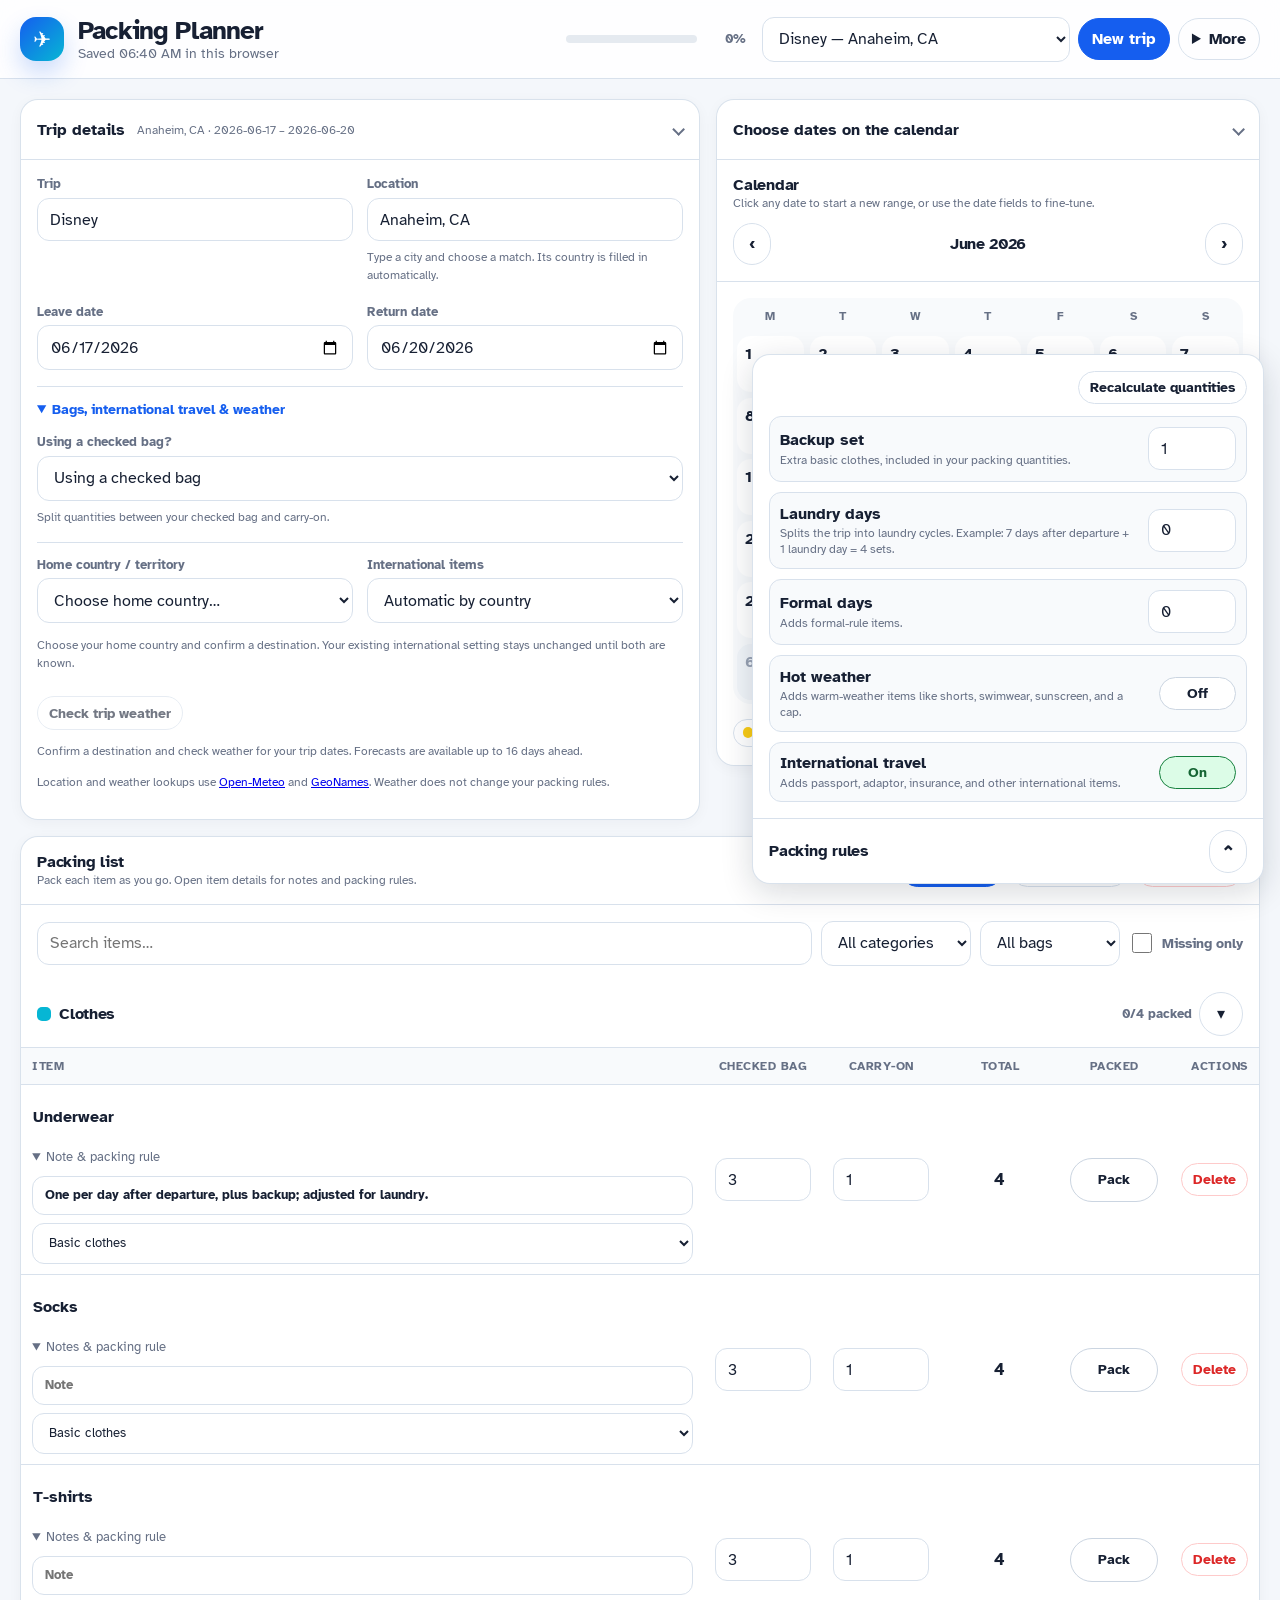
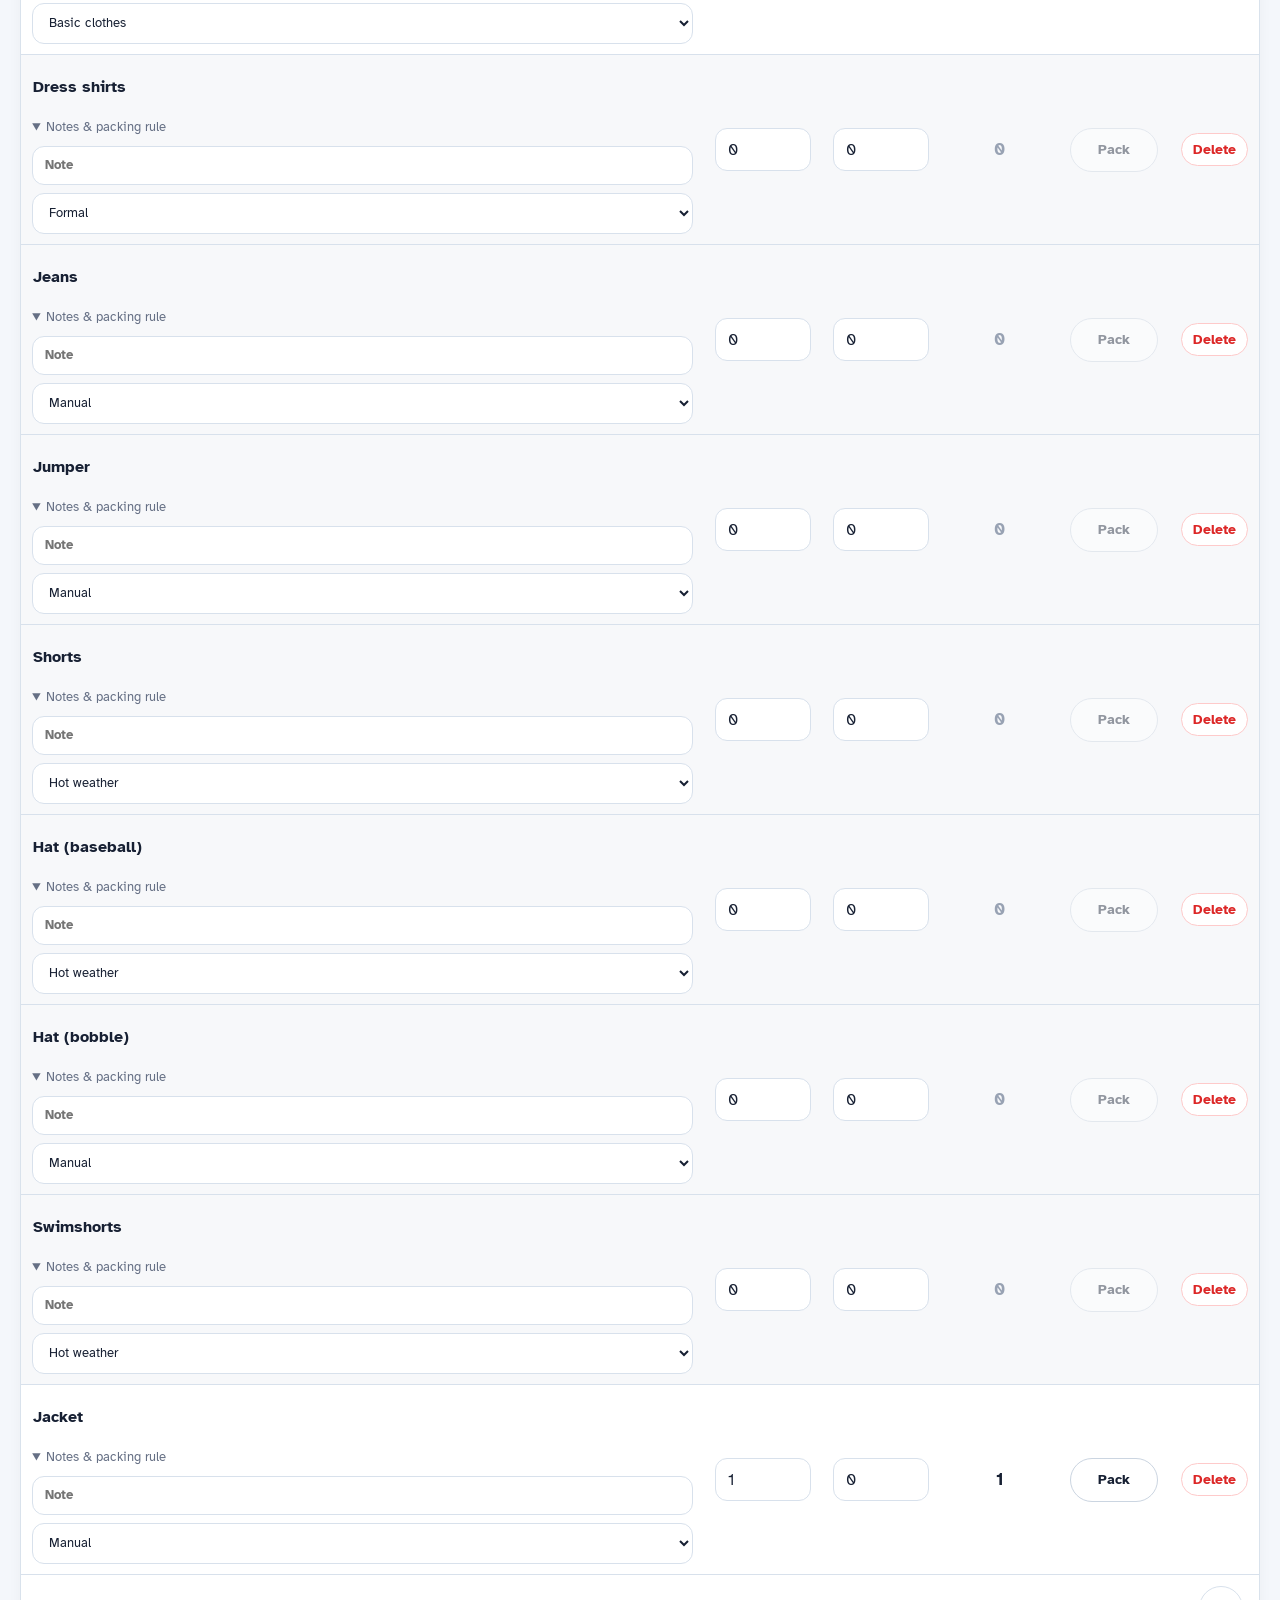
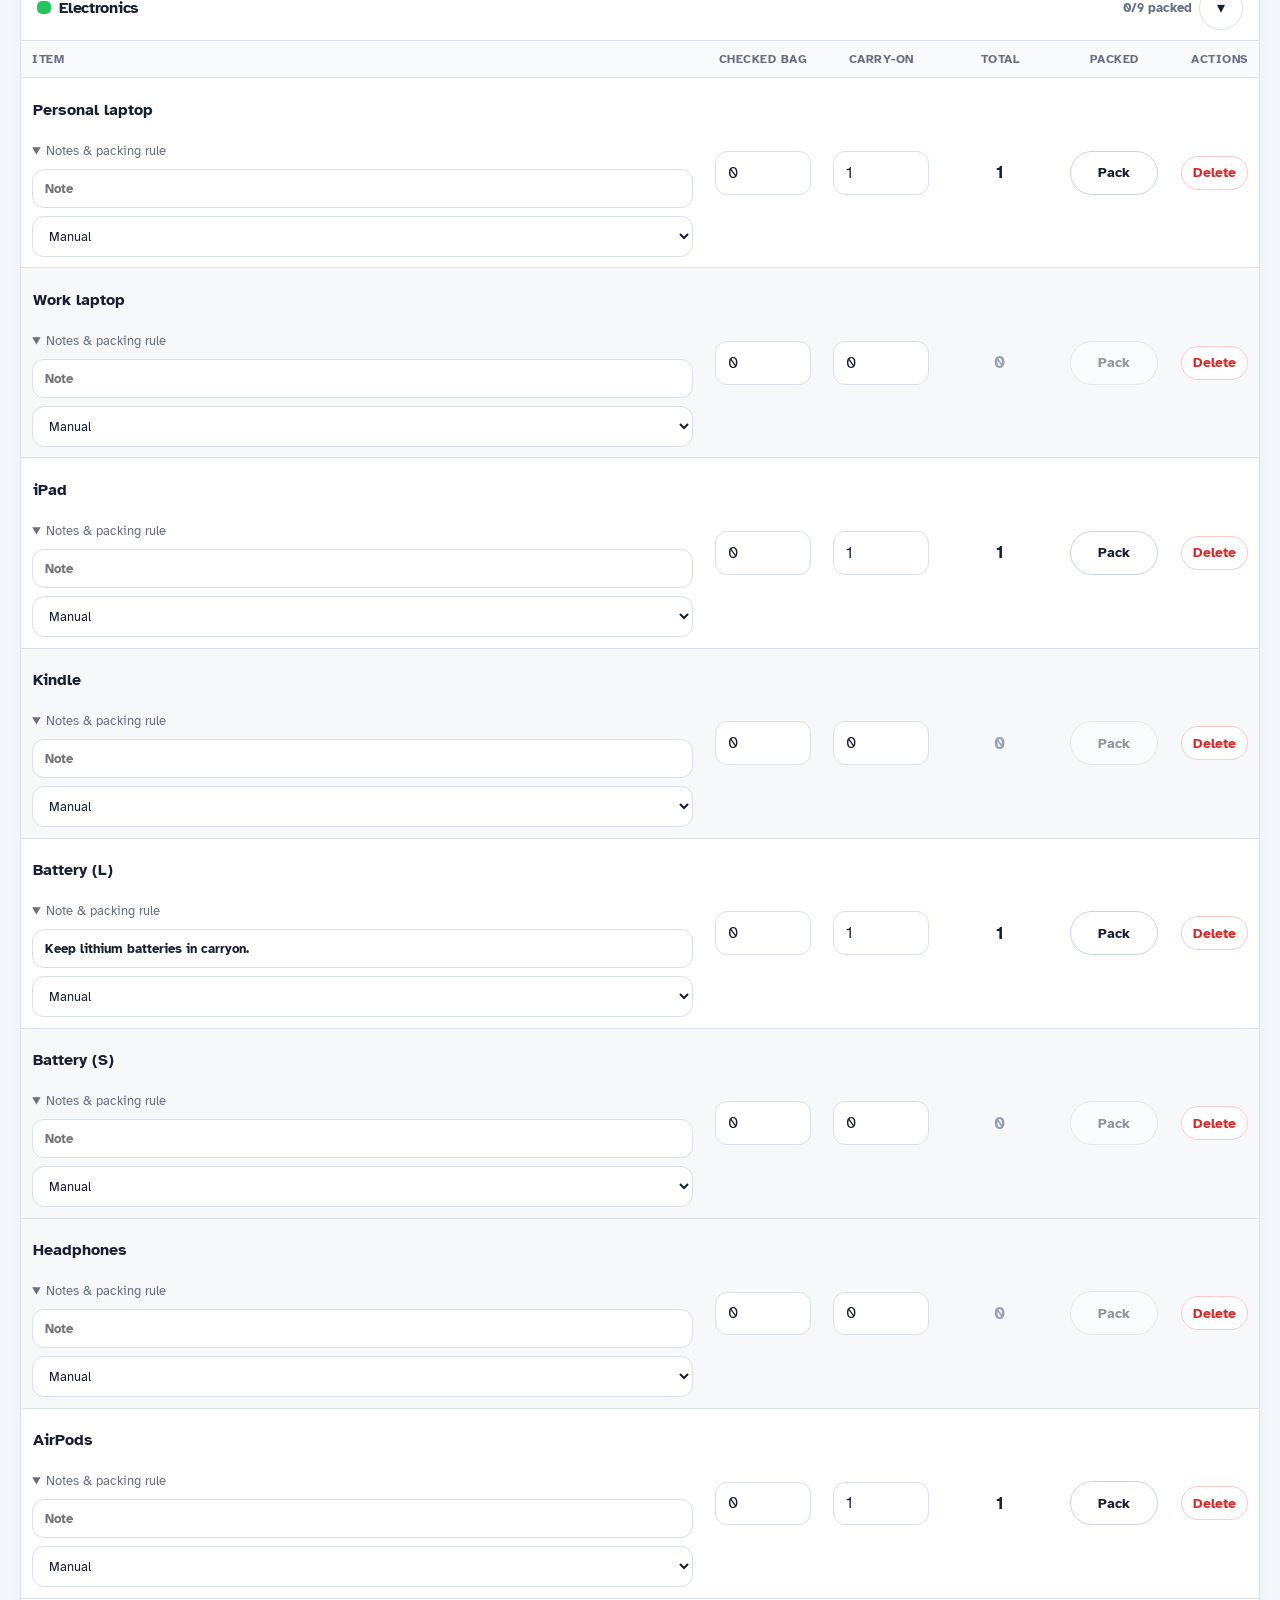
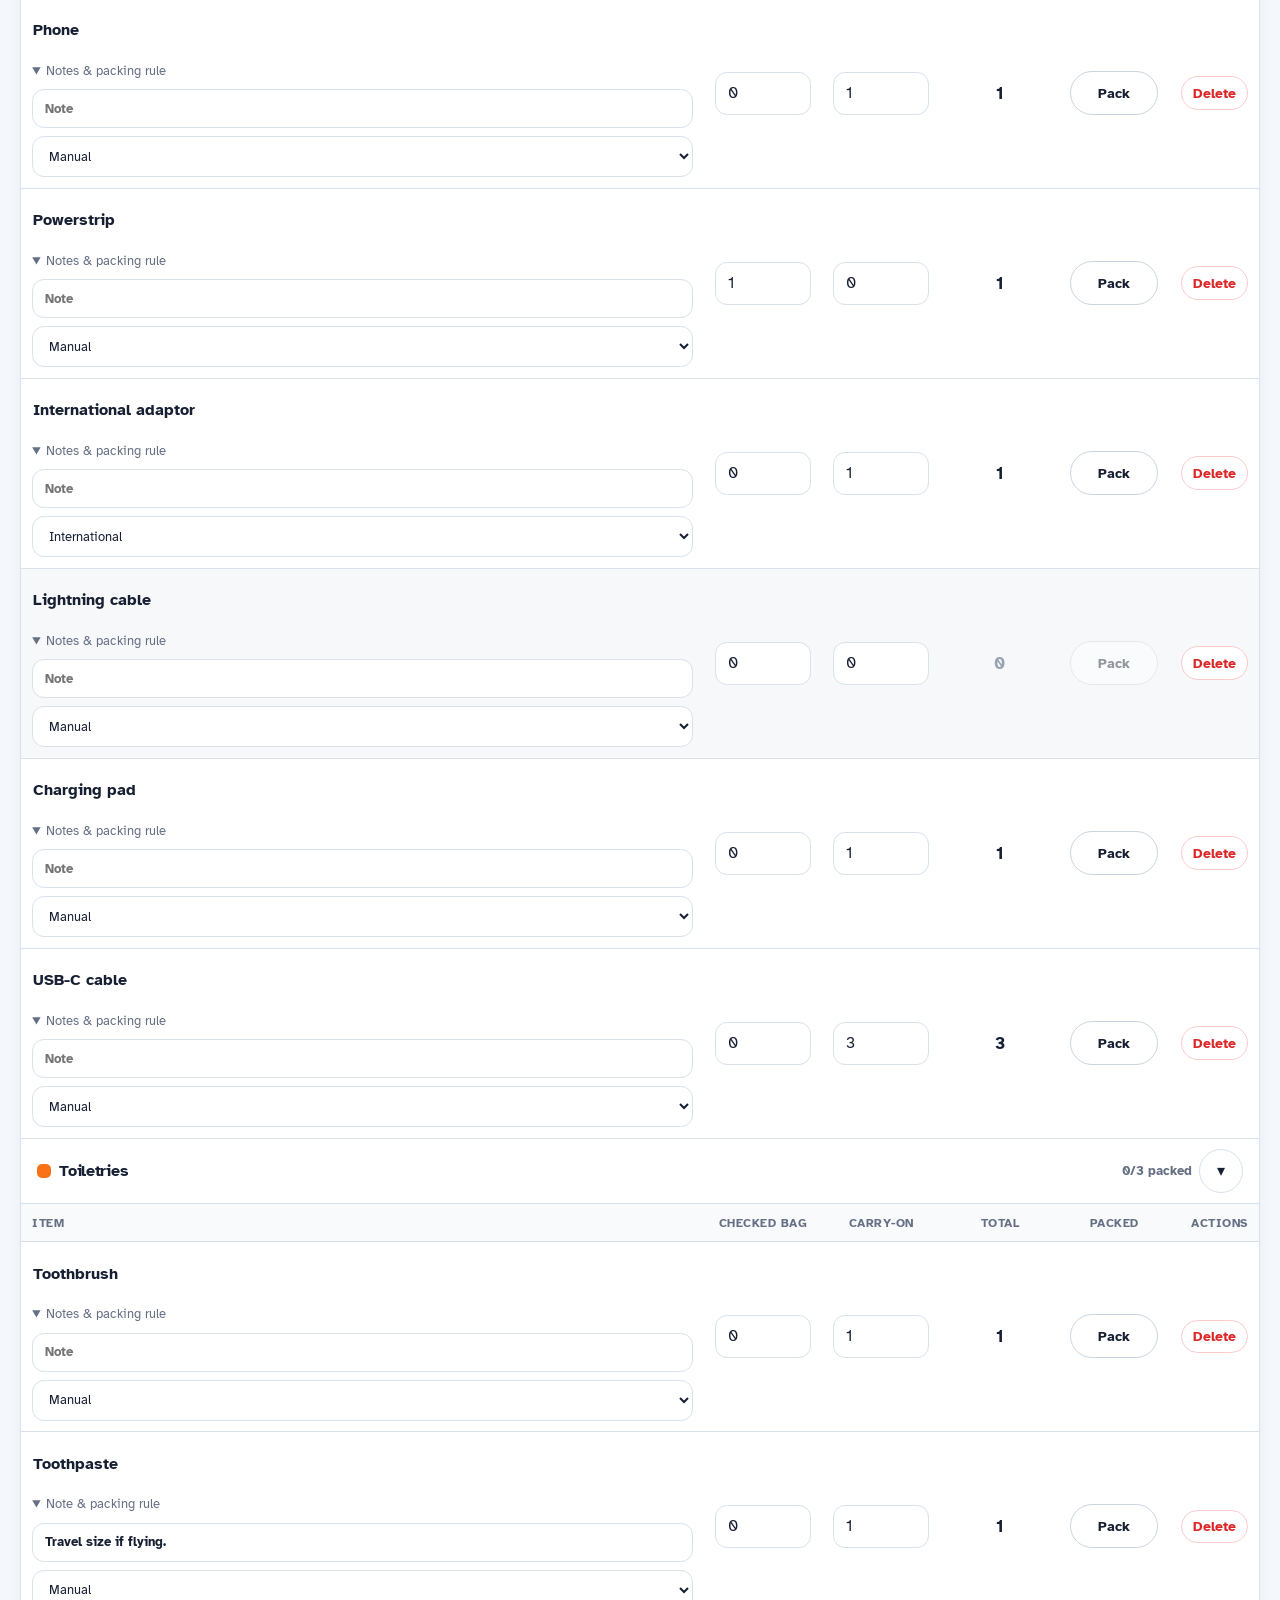
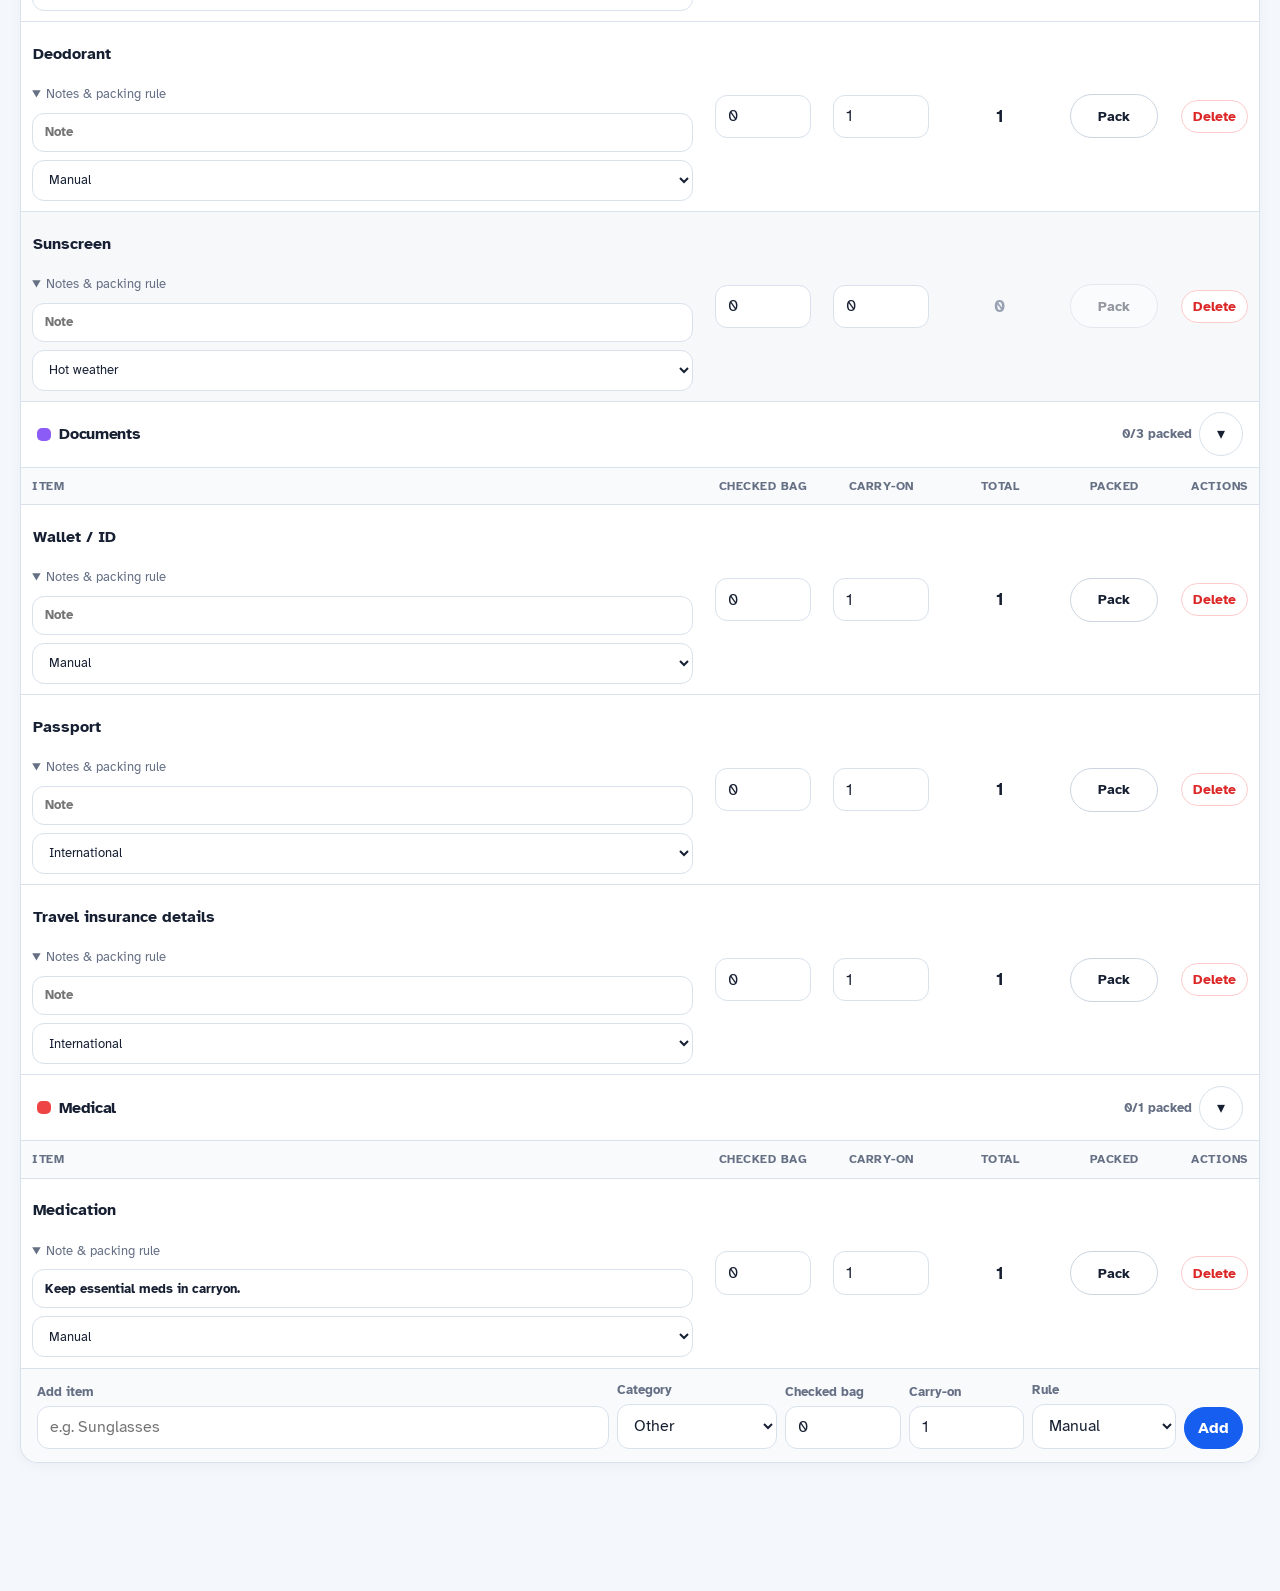
==== commit 0f7a54f6: "Uncollapse" ====
--- a/index.html
+++ b/index.html
@@ -68,7 +68,7 @@
                 <input id="returnDate" type="date">
               </div>
             </div>
-            <details class="secondarySettings">
+            <details class="secondarySettings" open>
               <summary>Bags, international travel &amp; weather</summary>
               <div class="secondaryBody">
               <div class="travelMode">
@@ -106,7 +106,7 @@
 
       </div>
       <div class="leftStack planningTools">
-      <details class="card calendarCard">
+      <details class="card calendarCard" open>
         <summary class="sectionSummary">Choose dates on the calendar</summary>
         <div class="cardHead">
           <div>
@@ -193,9 +193,9 @@
     </section>
   </main>
 
-        <section id="rulesCard" class="card configCard rulesDock collapsed">
+        <section id="rulesCard" class="card configCard rulesDock">
           <div id="rulesHead" class="cardHead collapsibleHead" role="button" tabindex="0" aria-controls="rulesBody"
-            aria-expanded="false">
+            aria-expanded="true">
             <div>
               <h2>Packing rules</h2>
               <div class="tiny">Adjust clothing, laundry, and extras.</div>
@@ -292,4 +292,4 @@
   <script src="script.js"></script>
 </body>
 
-</html>+</html>
--- a/style.css
+++ b/style.css
@@ -18,6 +18,7 @@
     --shadow: 0 18px 45px rgba(15, 23, 42, .09);
     --radius: 18px;
     --radius2: 12px;
+    --card-inset: 1rem;
     --focus: 0 0 0 4px rgba(21, 94, 239, .16)
 }
 
@@ -237,7 +238,7 @@
 }
 
 .cardHead {
-    padding: 1rem 1rem .75rem;
+    padding: 1rem var(--card-inset);
     display: flex;
     align-items: center;
     justify-content: space-between;
@@ -246,7 +247,7 @@
 }
 
 .cardBody {
-    padding: 1rem
+    padding: 1rem var(--card-inset)
 }
 
 .fields {
@@ -552,7 +553,7 @@
     grid-template-columns: minmax(180px, 1fr) 10rem 7.2rem 7.2rem 9rem auto;
     gap: .5rem;
     align-items: end;
-    padding: .85rem 1rem;
+    padding: .85rem var(--card-inset);
     border-top: 1px solid var(--line);
     background: #f8fafc
 }
@@ -566,7 +567,7 @@
     align-items: center;
     justify-content: space-between;
     gap: 1rem;
-    padding: 1rem;
+    padding: .65rem var(--card-inset);
     background: #fff;
     transition: .12s
 }
@@ -597,8 +598,9 @@
 }
 
 .catToggle {
-    width: 2.1rem;
-    height: 2.1rem;
+    width: 2.75rem;
+    height: 2.75rem;
+    flex-shrink: 0;
     padding: 0;
     display: grid;
     place-items: center
@@ -914,6 +916,8 @@
 
 @media(max-width:560px) {
 
+    :root { --card-inset: .8rem; }
+
     .page,
     .headerInner {
         padding-inline: .75rem
@@ -980,9 +984,39 @@
 .locationSearch { grid-column: auto; }
 summary { cursor: pointer; }
 summary:focus-visible { outline: 3px solid var(--accent); outline-offset: -3px; border-radius: 8px; }
-.sectionSummary { padding: 1rem; font-weight: 700; }
-.sectionSummary .tiny { display: block; margin: .4rem 0 0 1rem; font-weight: 400; overflow-wrap: anywhere; }
-.tripDetails[open] > summary { border-bottom: 1px solid var(--line); }
+.sectionSummary {
+  display: flex;
+  align-items: center;
+  gap: .75rem;
+  min-height: 3.75rem;
+  padding: .85rem var(--card-inset);
+  font-weight: 700;
+  list-style: none;
+}
+.sectionSummary::-webkit-details-marker { display: none; }
+.sectionSummary::after {
+  content: '';
+  width: .45rem;
+  height: .45rem;
+  flex-shrink: 0;
+  margin-left: auto;
+  border-right: 2px solid var(--muted);
+  border-bottom: 2px solid var(--muted);
+  transform: rotate(-45deg);
+}
+details[open] > .sectionSummary::after { transform: rotate(45deg); }
+.sectionSummary > span:first-child { flex-shrink: 0; }
+.sectionSummary .tiny {
+  min-width: 0;
+  margin: 0;
+  font-weight: 400;
+  overflow: hidden;
+  text-overflow: ellipsis;
+  white-space: nowrap;
+}
+.sectionSummary .tiny:empty { display: none; }
+.tripDetails[open] > summary,
+.calendarCard[open] > summary { border-bottom: 1px solid var(--line); }
 .secondarySettings { border-top: 1px solid var(--line); margin-top: 1rem; padding-top: .85rem; }
 .secondarySettings > summary { color: var(--accent); font-size: .88rem; font-weight: 700; }
 .secondaryBody { padding-top: 1rem; }
@@ -1079,7 +1113,7 @@
   box-shadow: 0 8px 32px rgba(15, 23, 42, .16);
 }
 .rulesDock.collapsed { width: auto; }
-.rulesDock .cardHead { border-bottom: 0; flex-wrap: nowrap; }
+.rulesDock .cardHead { padding: .65rem var(--card-inset); border-bottom: 0; flex-wrap: nowrap; }
 .rulesDock .cardHead .tiny { display: none; }
 .rulesDock .rulesBody {
   max-height: calc(100vh - 10rem);
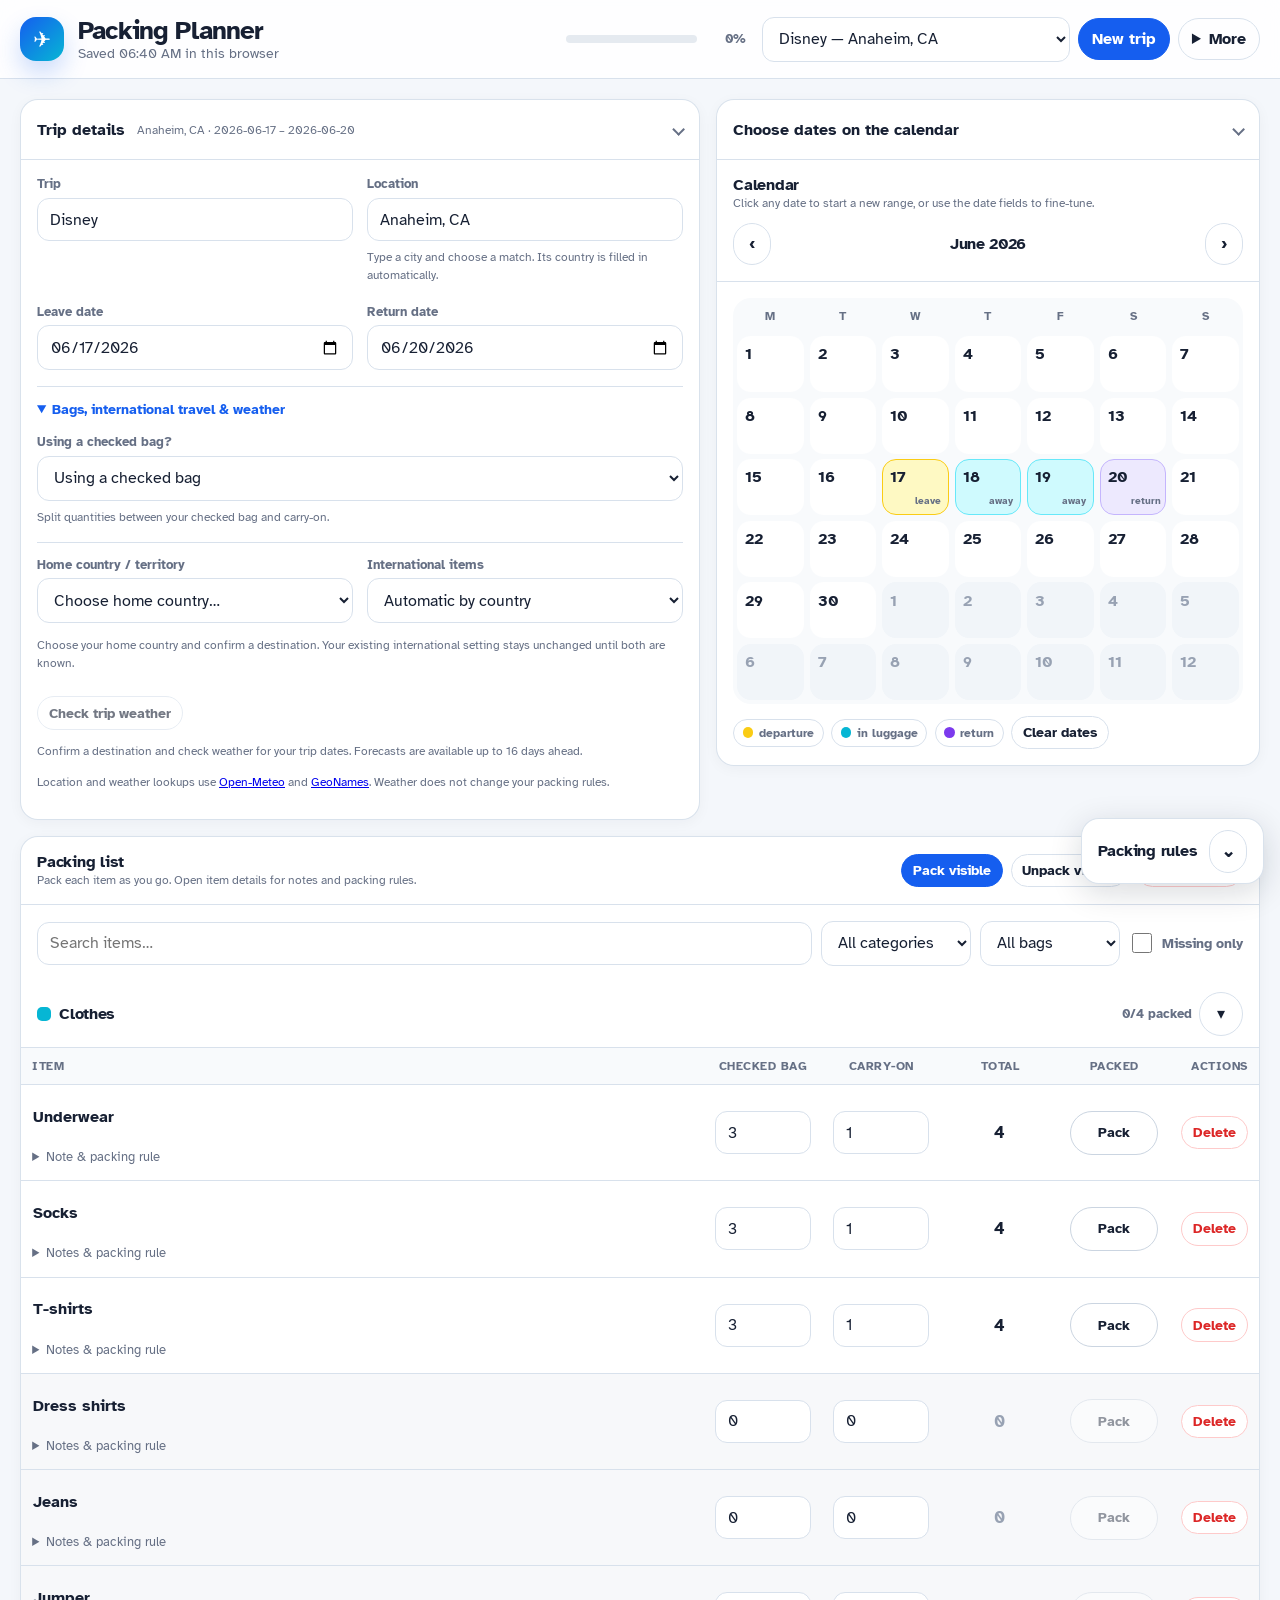
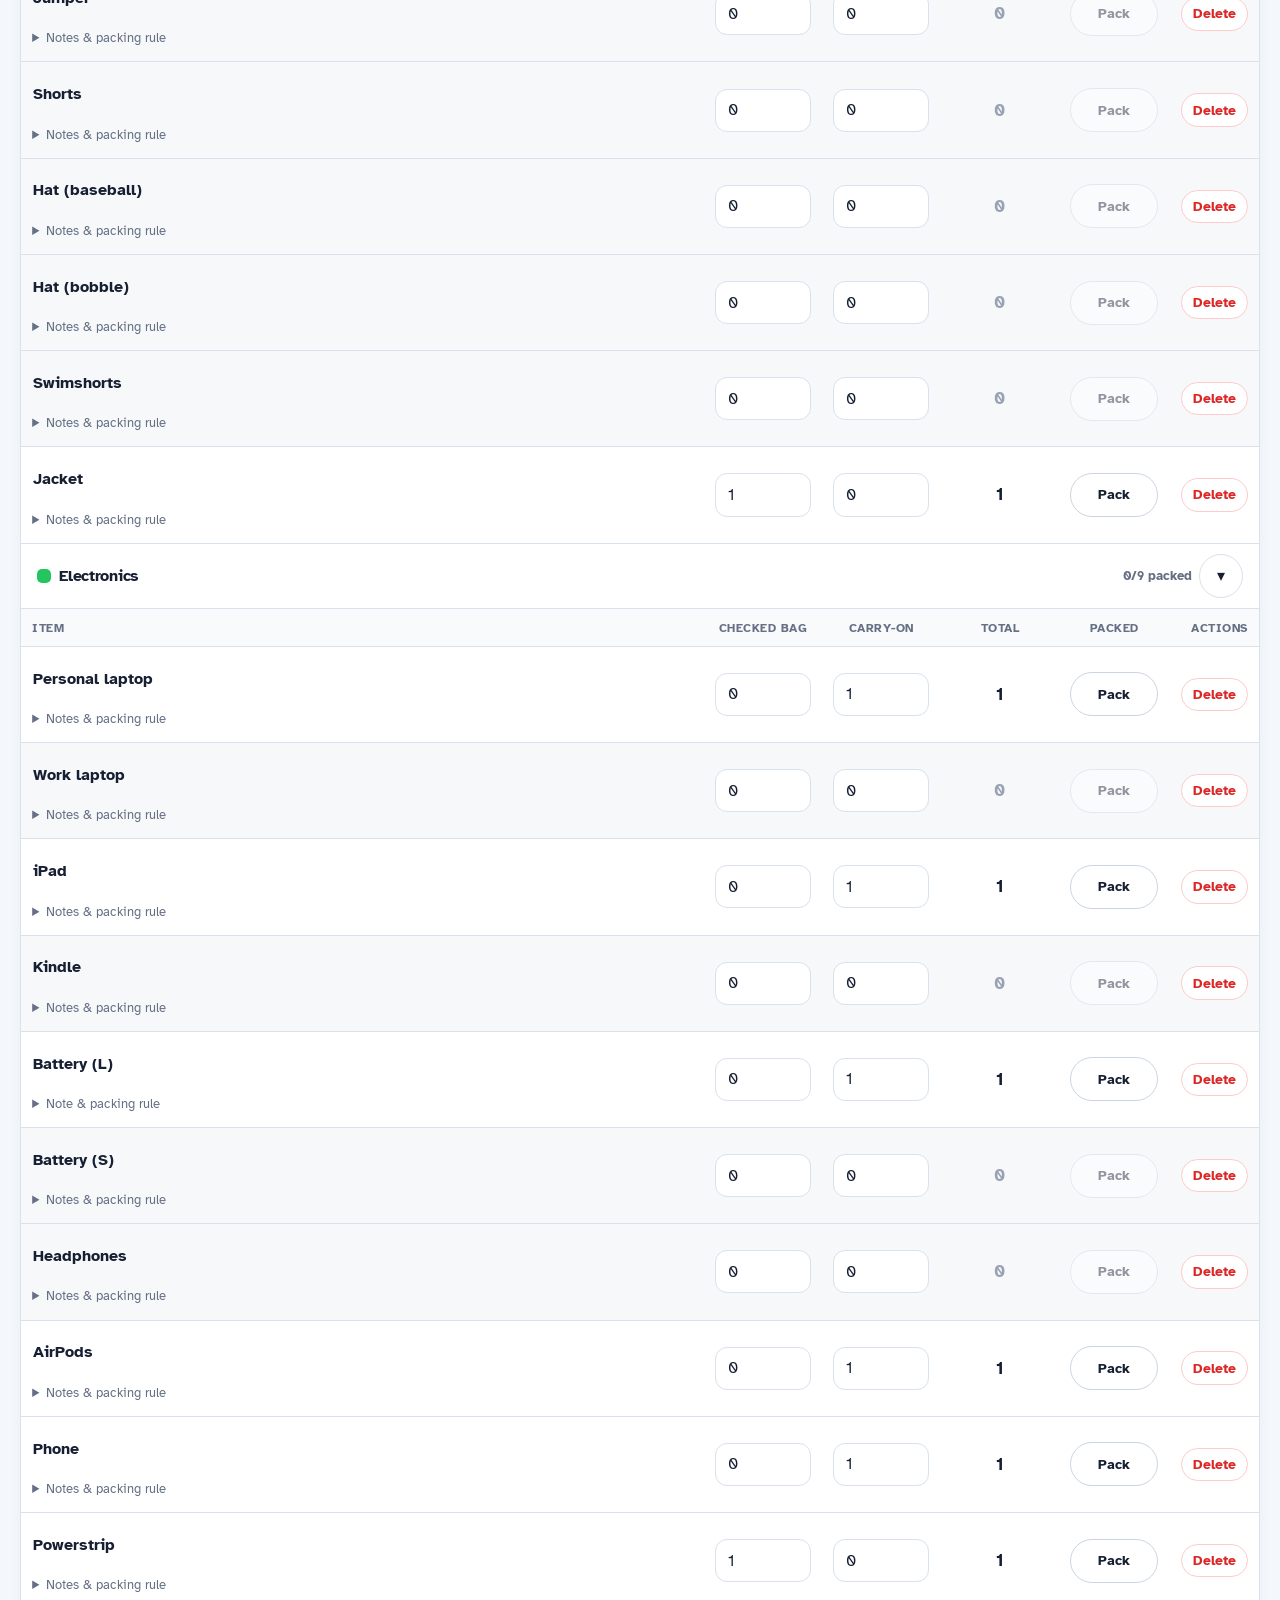
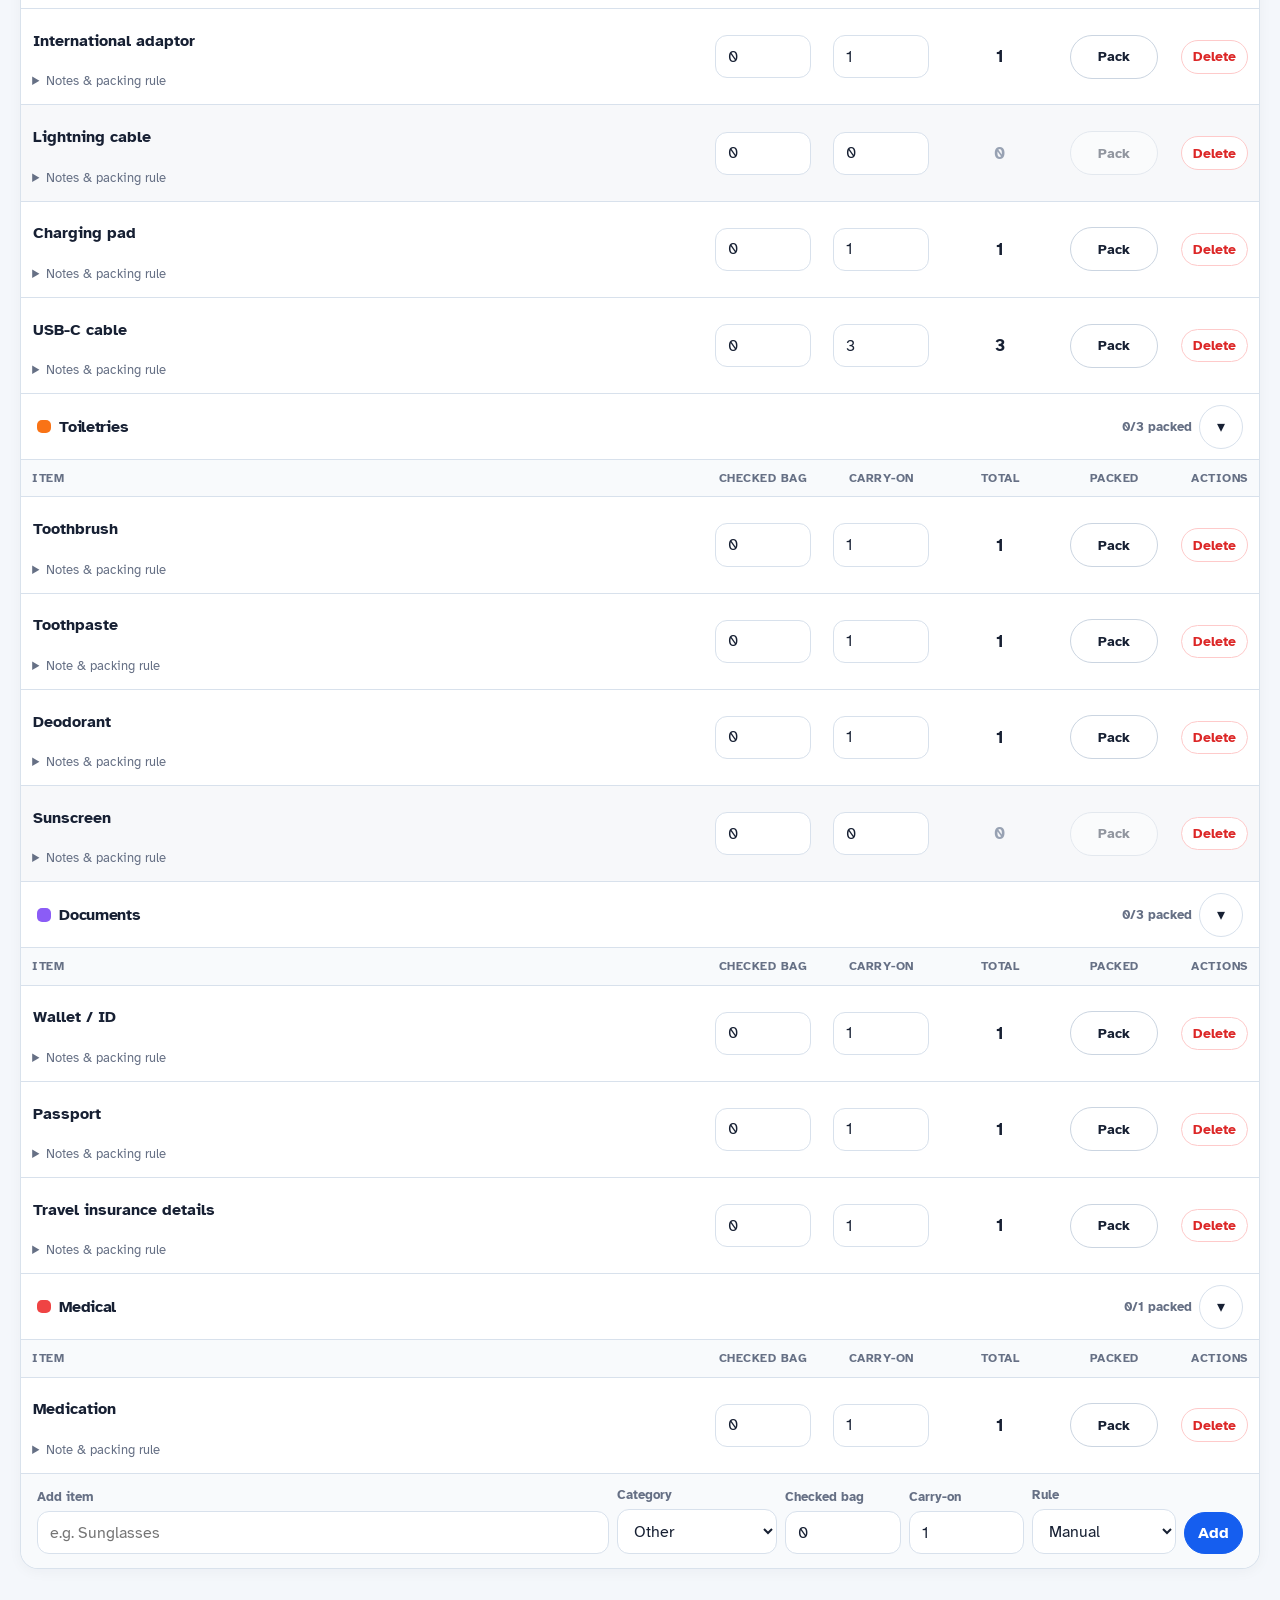
==== commit dcd0fbc6: "Small fixes" ====
--- a/index.html
+++ b/index.html
@@ -193,9 +193,9 @@
     </section>
   </main>
 
-        <section id="rulesCard" class="card configCard rulesDock">
+        <section id="rulesCard" class="card configCard rulesDock collapsed">
           <div id="rulesHead" class="cardHead collapsibleHead" role="button" tabindex="0" aria-controls="rulesBody"
-            aria-expanded="true">
+            aria-expanded="false">
             <div>
               <h2>Packing rules</h2>
               <div class="tiny">Adjust clothing, laundry, and extras.</div>
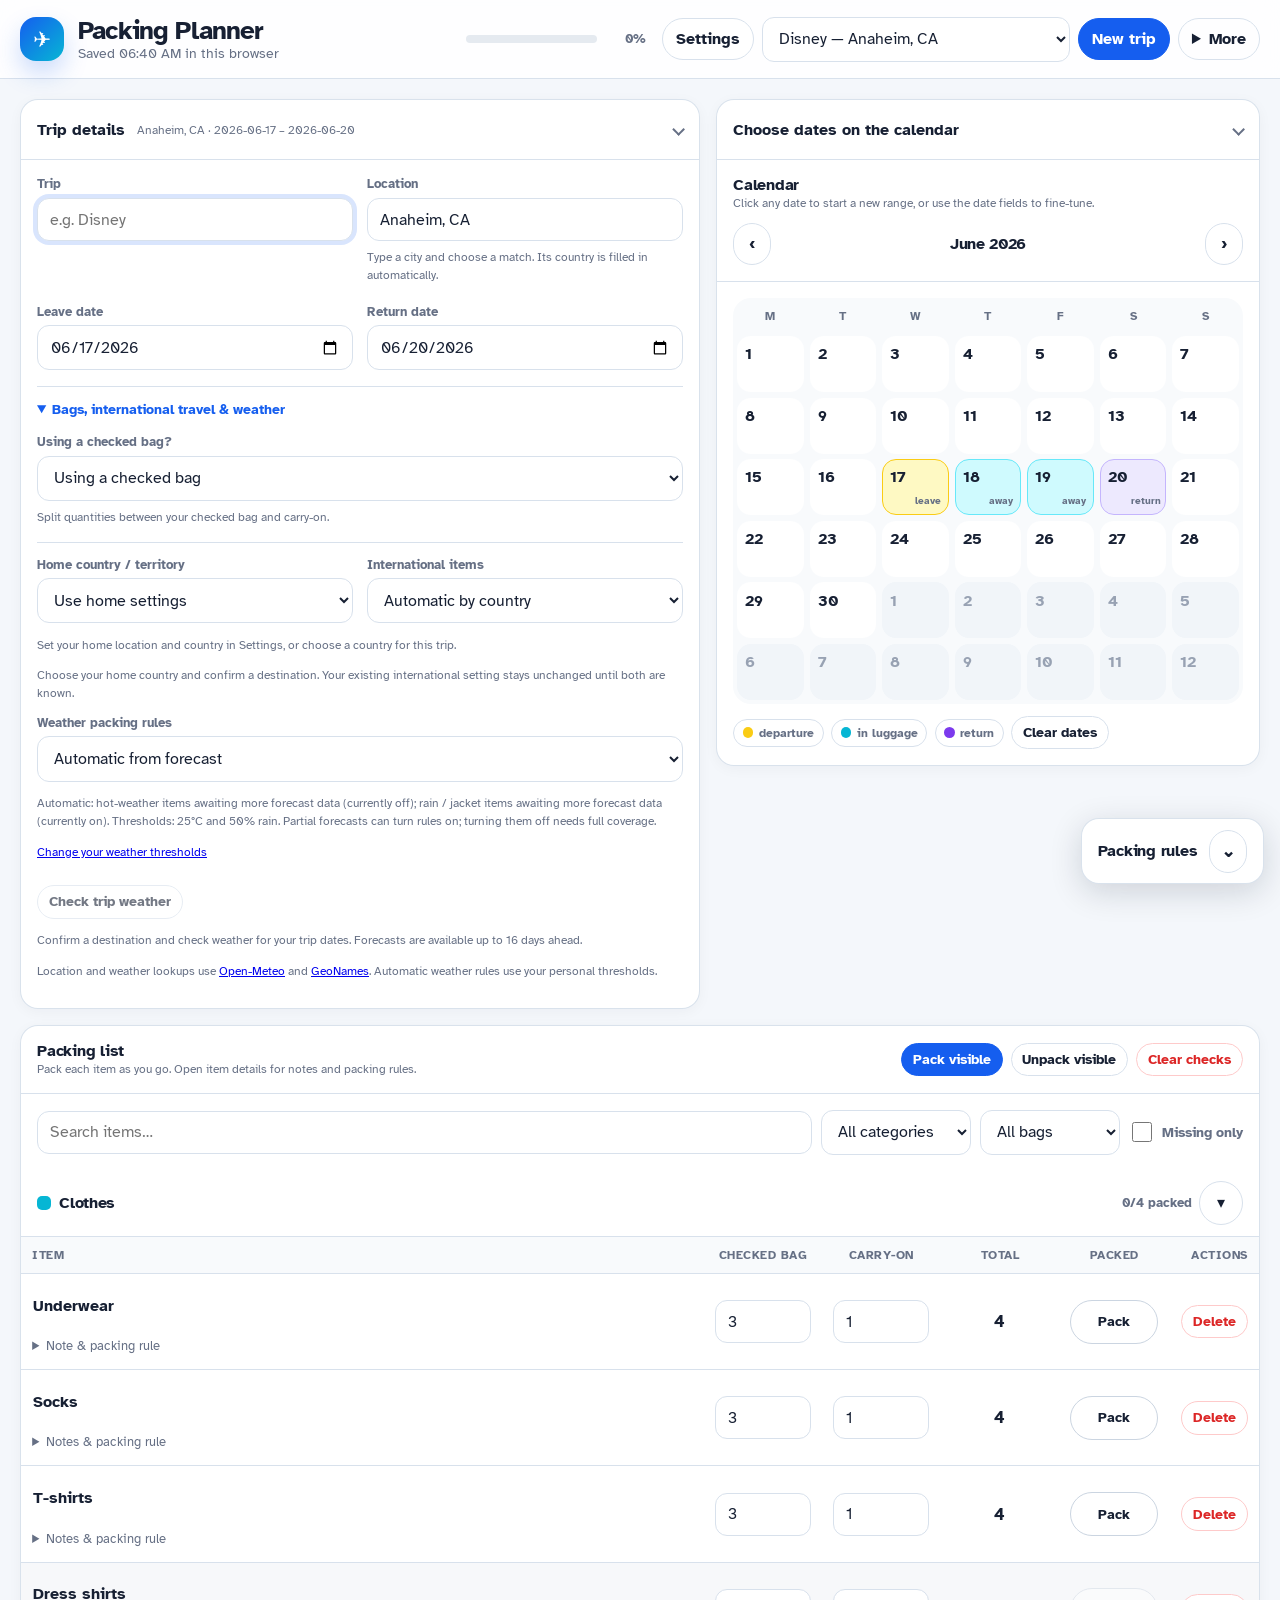
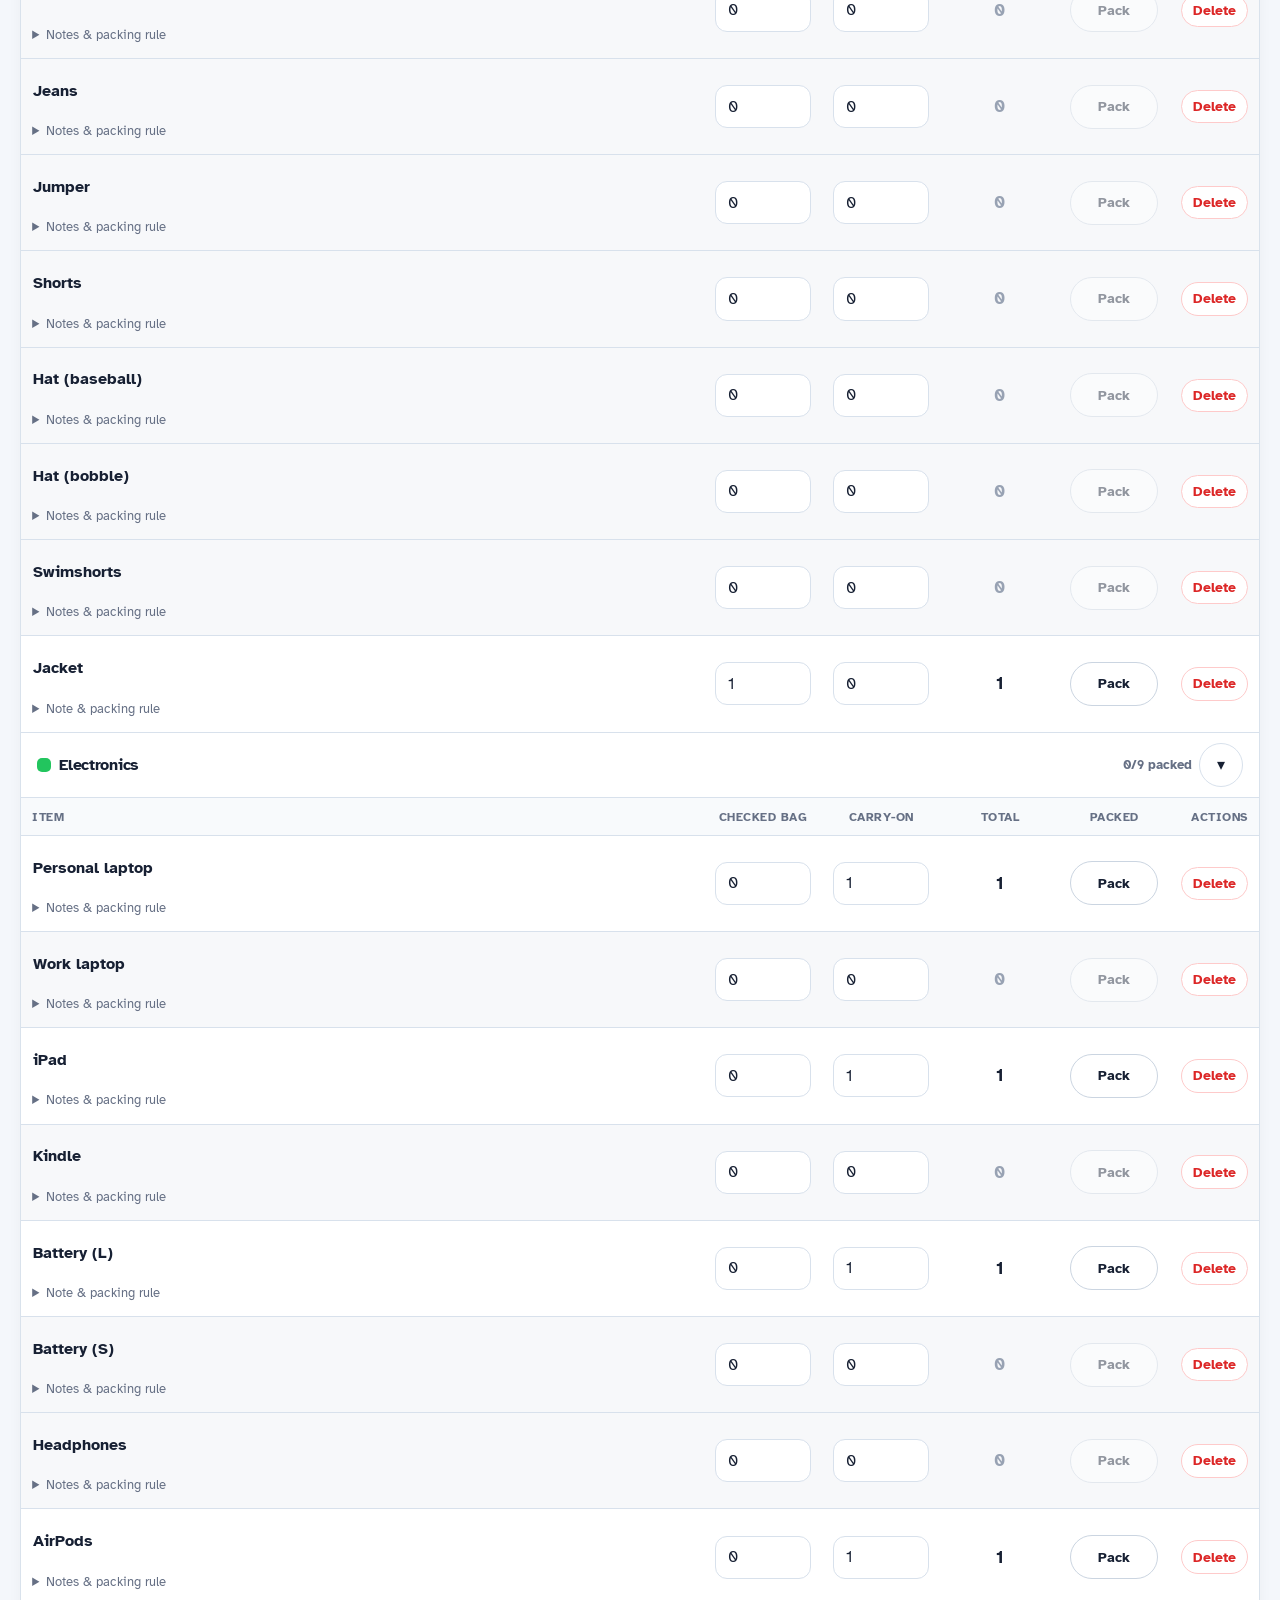
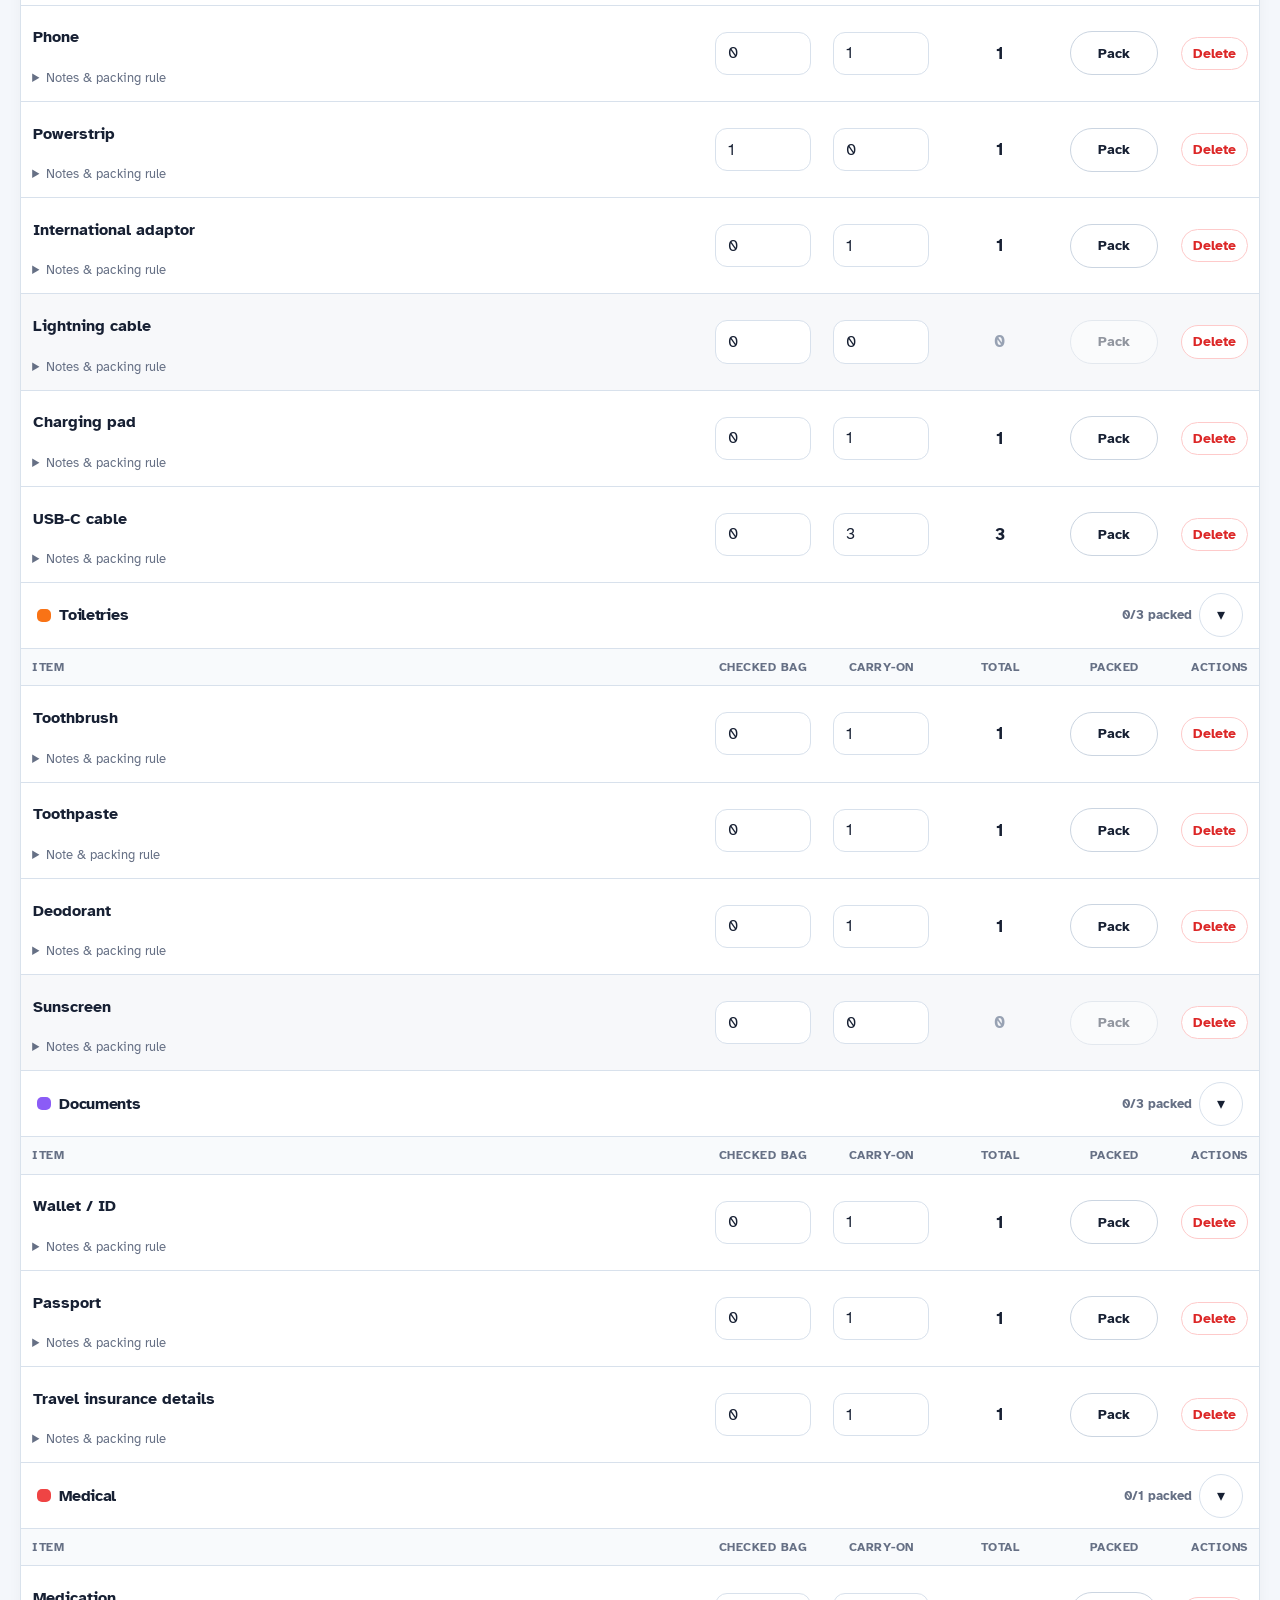
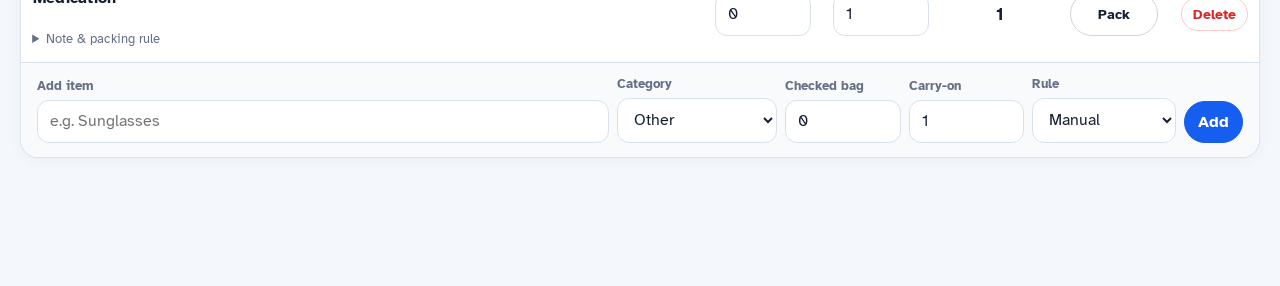
==== commit 8cf1944f: "Rules fixes and weather icons" ====
--- a/index.html
+++ b/index.html
@@ -25,6 +25,7 @@
         <span id="progressText">0%</span>
       </div>
       <div class="actions">
+        <a class="buttonLink" href="#settings">Settings</a>
         <select id="tripPicker" class="tripSelect" aria-label="Choose saved trip"></select>
         <button id="newTripBtn" class="primary">New trip</button>
         <details class="tripMenu">
@@ -42,7 +43,7 @@
     </div>
   </header>
 
-  <main class="page">
+  <main id="plannerPage" class="page">
     <section class="grid">
       <div class="leftStack">
         <details class="card tripDetails" open>
@@ -93,11 +94,19 @@
                     </select>
                   </div>
                 </div>
+                <p id="homeSettingsHint" class="tiny"></p>
                 <p id="internationalStatus" class="tiny"></p>
+                <label class="lbl" for="weatherMode">Weather packing rules</label>
+                <select id="weatherMode">
+                  <option value="auto">Automatic from forecast</option>
+                  <option value="manual">Set manually in packing rules</option>
+                </select>
+                <p id="weatherRulesStatus" class="tiny" role="status"></p>
+                <p class="tiny"><a href="#settings">Change your weather thresholds</a></p>
                 <button id="weatherBtn" class="slim" type="button">Check trip weather</button>
                 <p id="weatherStatus" class="tiny" role="status"></p>
                 <div id="weatherDays"></div>
-                <p class="tiny">Location and weather lookups use <a href="https://open-meteo.com/" target="_blank" rel="noopener noreferrer">Open-Meteo</a> and <a href="https://www.geonames.org/" target="_blank" rel="noopener noreferrer">GeoNames</a>. Weather does not change your packing rules.</p>
+                <p class="tiny">Location and weather lookups use <a href="https://open-meteo.com/" target="_blank" rel="noopener noreferrer">Open-Meteo</a> and <a href="https://www.geonames.org/" target="_blank" rel="noopener noreferrer">GeoNames</a>. Automatic weather rules use your personal thresholds.</p>
               </div>
               </div>
             </details>
@@ -193,6 +202,36 @@
     </section>
   </main>
 
+  <section id="settingsPage" class="page settingsPage" aria-labelledby="settingsTitle" hidden>
+    <a class="buttonLink" href="#planner">← Back to packing</a>
+    <div class="card">
+      <div class="cardHead"><div><h2 id="settingsTitle" tabindex="-1">Your settings</h2>
+        <p class="tiny">Your home base and weather preferences, saved in this browser for all trips.</p></div></div>
+      <form id="settingsForm" class="cardBody">
+        <h3>Home location</h3>
+        <div class="fields">
+          <div><label class="lbl" for="settingsHomeLocation">Home city / location</label>
+            <input id="settingsHomeLocation" type="text" placeholder="e.g. San Francisco, CA" autocomplete="address-level2"></div>
+          <div><label class="lbl" for="settingsHomeCountry">Home country / territory</label>
+            <select id="settingsHomeCountry" autocomplete="country"></select></div>
+        </div>
+        <p class="tiny">Choose the country for your home location. Trips using home settings compare this country with the destination to set international items.</p>
+        <h3>Weather preferences</h3>
+        <div class="fields">
+          <div><label class="lbl" for="hotTemperature">Hot at or above (°C)</label>
+            <input id="hotTemperature" type="number" min="-50" max="60" step="0.5" required aria-describedby="hotHelp">
+            <p id="hotHelp" class="tiny">A daily high at this temperature or above adds one of each Hot weather item.</p></div>
+          <div><label class="lbl" for="rainProbability">Bring a jacket at or above (% rain)</label>
+            <input id="rainProbability" type="number" min="0" max="100" step="1" required aria-describedby="rainHelp">
+            <p id="rainHelp" class="tiny">A daily rain chance at this percentage or above adds one of each Rain / jacket item.</p></div>
+        </div>
+        <p class="tiny">One matching day is enough, including departure and return. Forecast highlights use these thresholds even when a trip uses manual packing rules. Missing forecast days keep existing choices until more data is available.</p>
+        <button class="primary" type="submit">Save settings</button>
+        <p id="settingsStatus" class="tiny" role="status"></p>
+      </form>
+    </div>
+  </section>
+
         <section id="rulesCard" class="card configCard rulesDock collapsed">
           <div id="rulesHead" class="cardHead collapsibleHead" role="button" tabindex="0" aria-controls="rulesBody"
             aria-expanded="false">
@@ -215,7 +254,7 @@
               <div class="rule">
                 <div>
                   <div class="ruleTitle">Backup set</div>
-                  <div class="ruleHelp">Extra basic clothes, included in your packing quantities.</div>
+                  <div class="ruleHelp">Extra sets for items using the Per day rule.</div>
                 </div>
                 <input id="backup" aria-label="Backup sets" type="number" min="0" step="1">
               </div>
@@ -223,7 +262,7 @@
               <div class="rule">
                 <div>
                   <div class="ruleTitle">Laundry days</div>
-                  <div class="ruleHelp">Splits the trip into laundry cycles. Example: 7 days after departure + 1 laundry
+                  <div class="ruleHelp">Per day packs one per day after departure, adjusted for laundry. Example: 7 days after departure + 1 laundry
                     day = 4 sets.</div>
                 </div>
                 <input id="laundryDays" aria-label="Laundry days" type="number" min="0" step="1">
@@ -240,7 +279,7 @@
               <label class="rule toggleRule">
                 <div>
                   <div class="ruleTitle">Hot weather</div>
-                  <div class="ruleHelp">Adds warm-weather items like shorts, swimwear, sunscreen, and a cap.</div>
+                  <div class="ruleHelp">Adds warm-weather items. Changing this switches weather rules to manual.</div>
                 </div>
 
                 <input id="hotPlace" class="toggleInput" type="checkbox">
@@ -252,6 +291,13 @@
               </label>
 
               <label class="rule toggleRule">
+                <div><div class="ruleTitle">Rain / jacket</div>
+                  <div class="ruleHelp">Adds rain-rule items like a jacket. Changing this switches weather rules to manual.</div></div>
+                <input id="rainPlace" class="toggleInput" type="checkbox">
+                <span class="ruleToggleButton" aria-hidden="true"><span class="toggleState toggleOff">Off</span><span class="toggleState toggleOn">On</span></span>
+              </label>
+
+              <label class="rule toggleRule">
                 <div>
                   <div class="ruleTitle">International travel</div>
                   <div class="ruleHelp">Adds passport, adaptor, insurance, and other international items.</div>
--- a/style.css
+++ b/style.css
@@ -964,7 +964,12 @@
 .destinationTools > button { margin-top: .75rem; }
 .destinationTools p { line-height: 1.45; }
 .weatherList { list-style: none; padding: 0; margin: .5rem 0; font-size: .8rem; }
-.weatherList li { display: flex; flex-wrap: wrap; justify-content: space-between; gap: .4rem; padding: .4rem 0; border-top: 1px solid var(--line); }
+.weatherList li { display: grid; grid-template-columns: 1fr 1.5fr auto auto; align-items: center; gap: .65rem; padding: .55rem 0; border-top: 1px solid var(--line); }
+.weatherCondition { display: flex; align-items: center; gap: .5rem; }
+.weatherIcon { width: 2rem; height: 2rem; flex: 0 0 2rem; }
+@media (max-width: 600px) {
+  .weatherList li { grid-template-columns: 1fr 1fr; }
+}
 button:disabled { cursor: default; opacity: .6; transform: none; }
 
 .locationSearch { grid-column: 1 / -1; min-width: 0; }
@@ -1129,3 +1134,17 @@
 @media (max-width: 560px) {
   .rulesDock { right: .75rem; bottom: .75rem; width: calc(100vw - 1.5rem); }
 }
+
+/* Personal settings and forecast thresholds. */
+[hidden] { display: none !important; }
+.buttonLink { display: inline-block; padding: .62rem .82rem; border: 1px solid var(--line); border-radius: 999px; background: #fff; color: var(--text); font-weight: 700; text-decoration: none; }
+.buttonLink:focus-visible { outline: 2px solid var(--accent); outline-offset: 3px; }
+.settingsPage { max-width: 760px; }
+.settingsPage > .buttonLink { margin-bottom: 1rem; }
+.settingsPage h3 { margin: .5rem 0 1rem; }
+.settingsPage .fields + .tiny { margin-bottom: 1.5rem; }
+.weatherBadge { display: block; width: fit-content; border-radius: 6px; padding: .15rem .35rem; margin-top: .2rem; font-weight: 700; font-size: .7rem; }
+.hotBadge { color: #92400e; background: #fef3c7; }
+.rainBadge { color: #075985; background: #e0f2fe; }
+.weatherList li.hotDay { border-left: 3px solid #f59e0b; padding-left: .5rem; }
+.weatherList li.rainDay { background: #f0f9ff; }
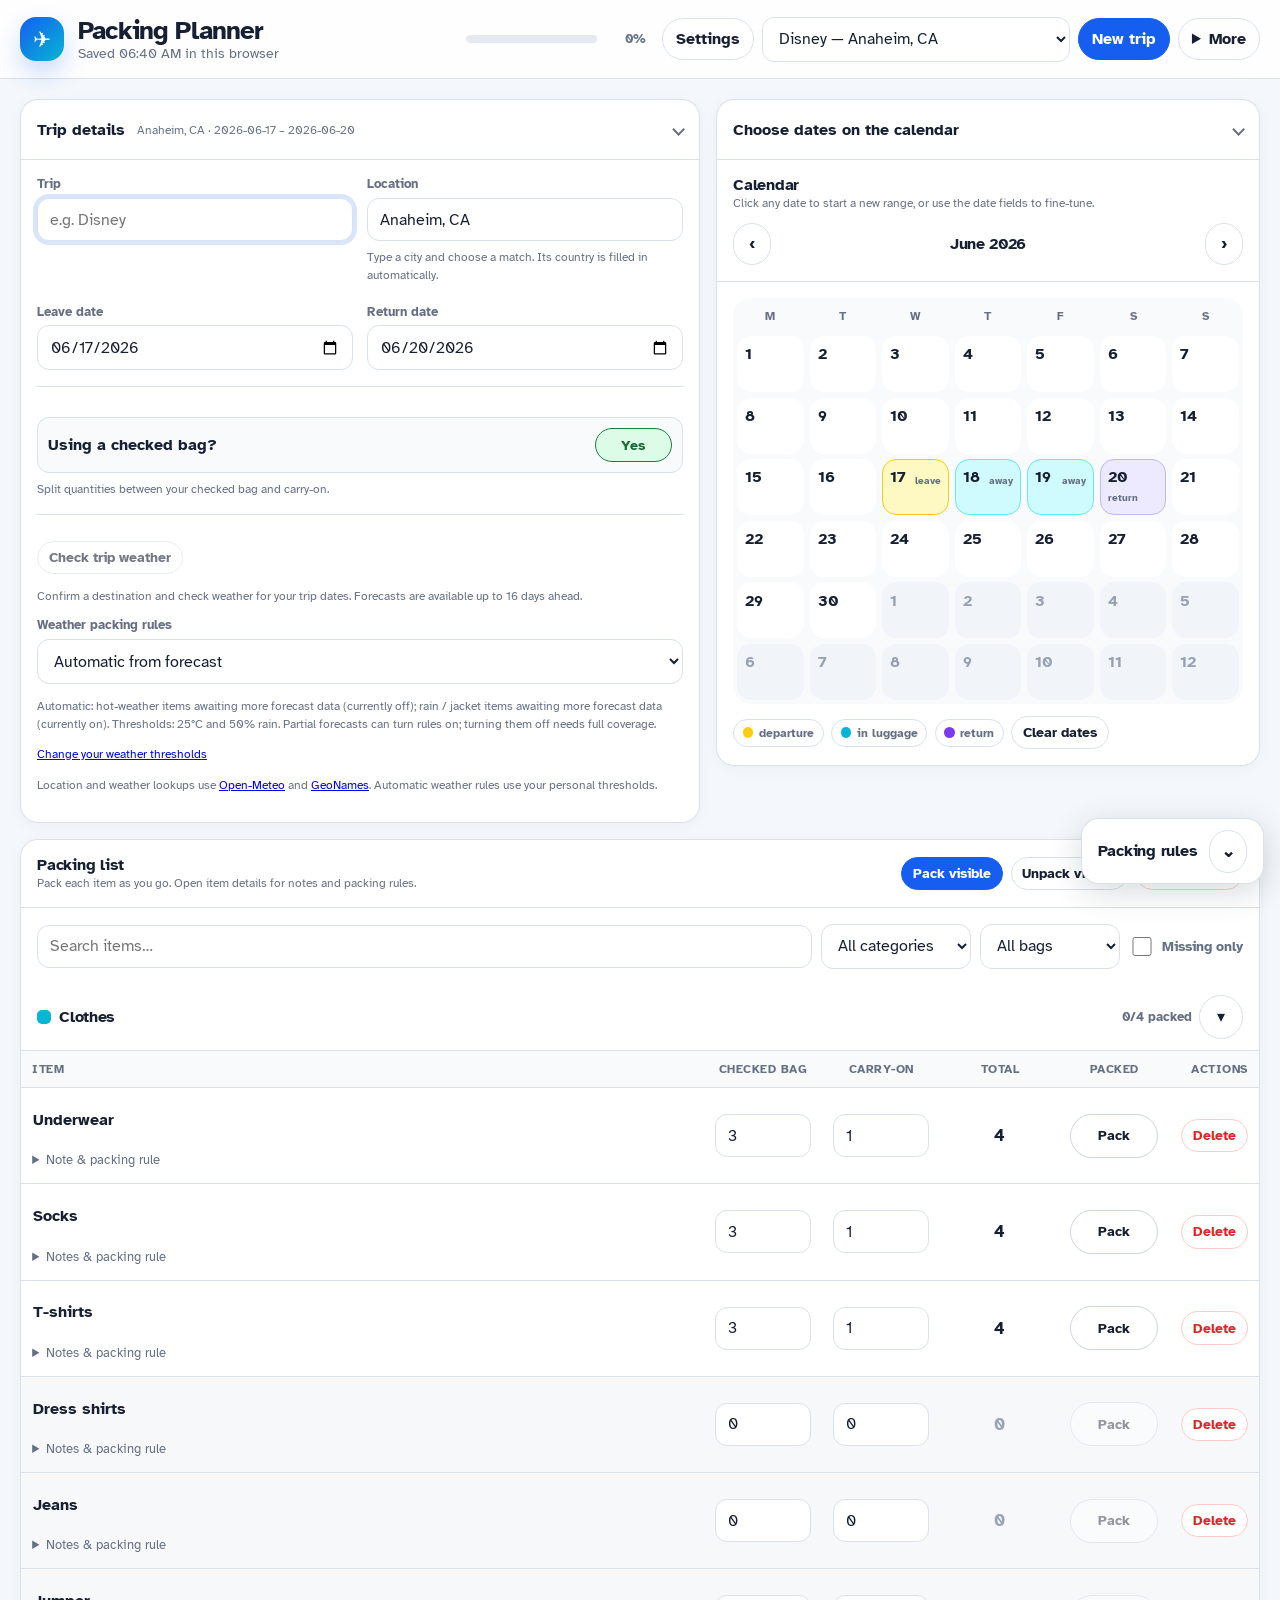
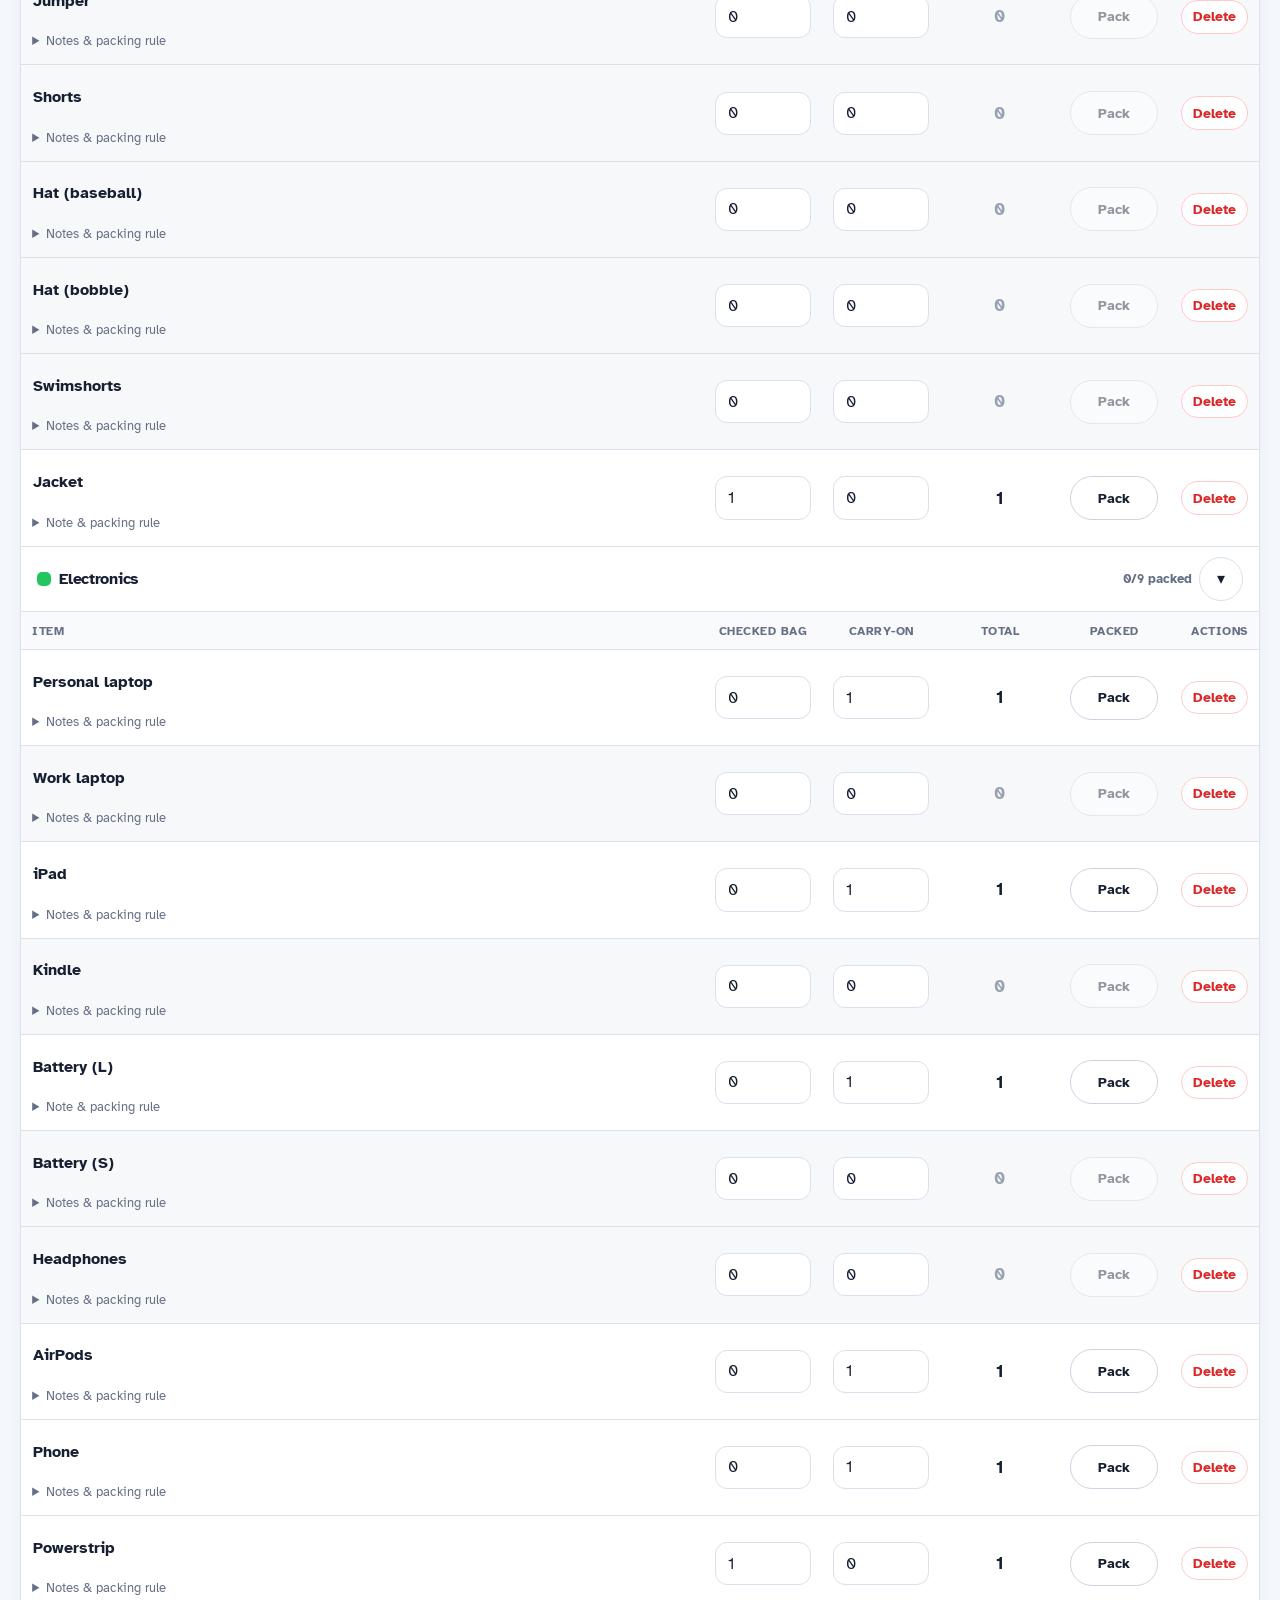
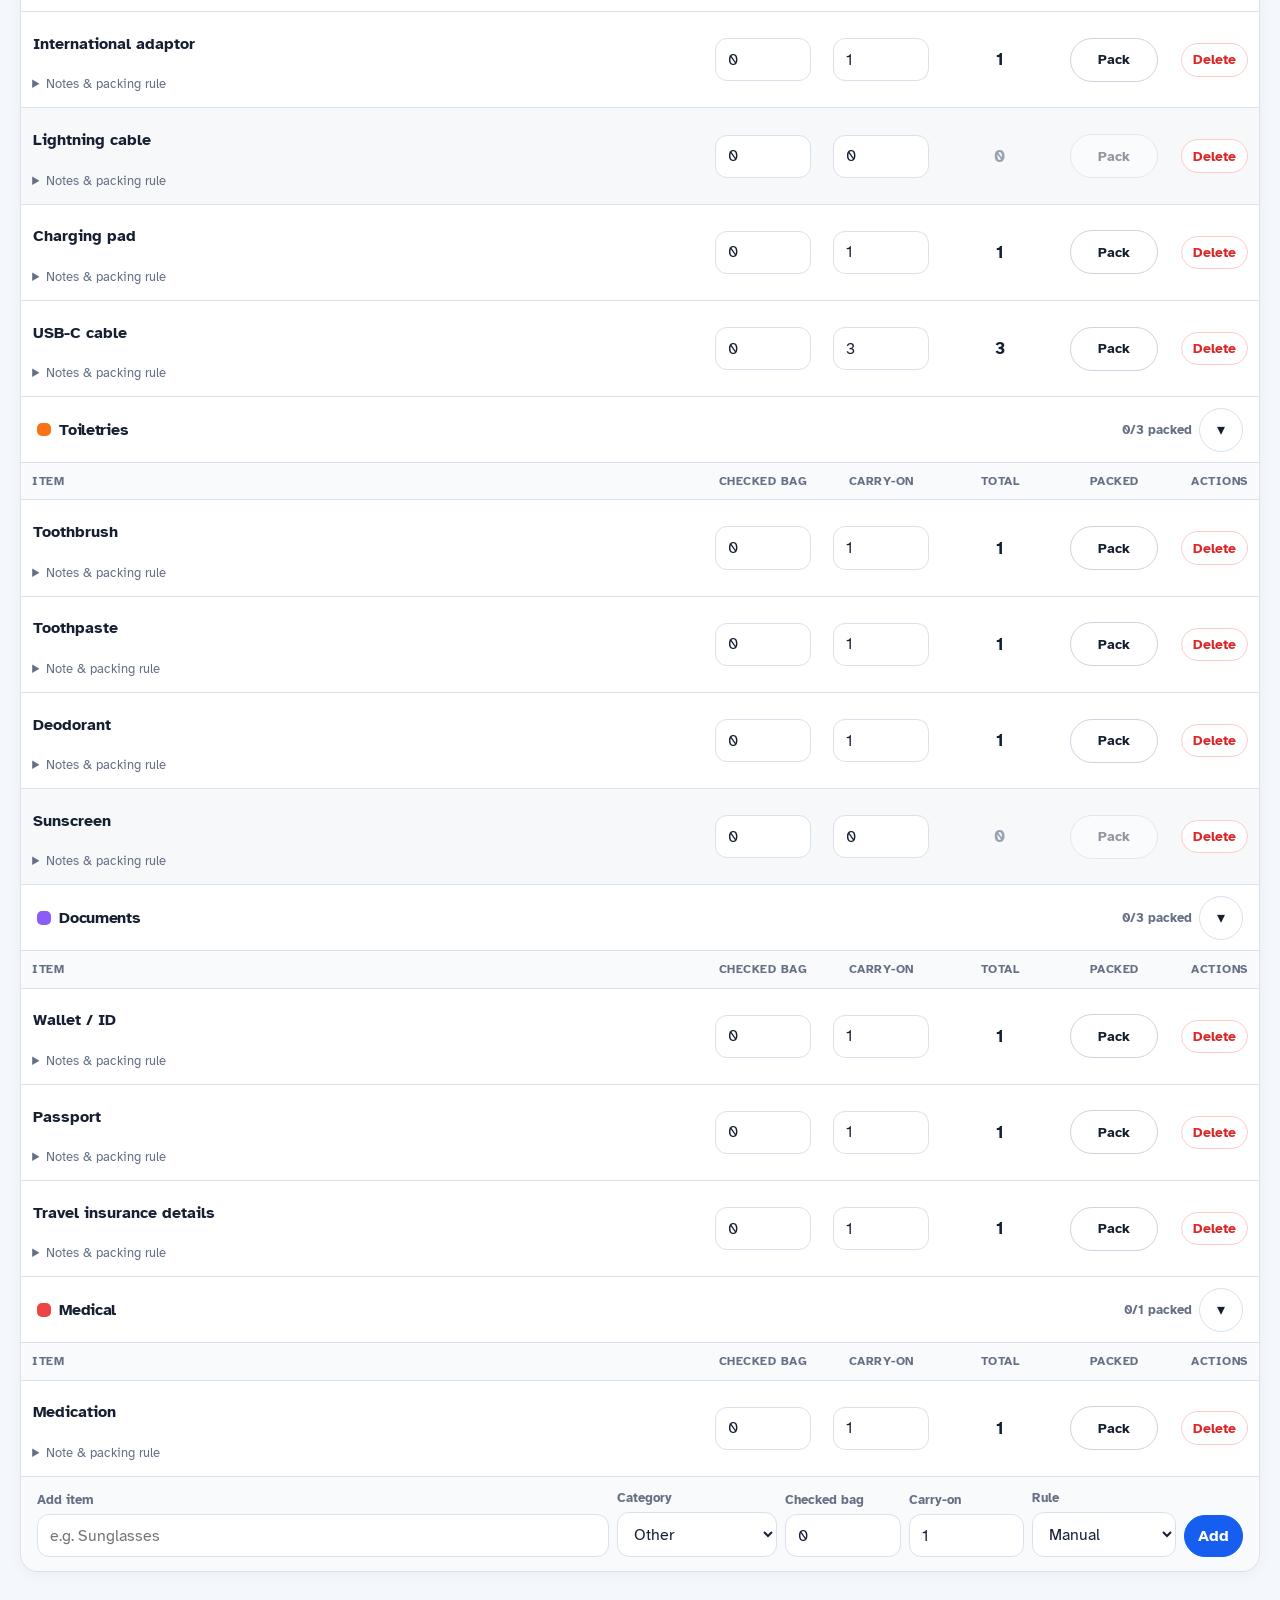
==== commit a9ab022b: "reconfiguration" ====
--- a/index.html
+++ b/index.html
@@ -69,33 +69,23 @@
                 <input id="returnDate" type="date">
               </div>
             </div>
-            <details class="secondarySettings" open>
-              <summary>Bags, international travel &amp; weather</summary>
+            <section class="secondarySettings" aria-label="Bags and weather">
               <div class="secondaryBody">
               <div class="travelMode">
-                <label class="lbl" for="usesCheckedBag">Using a checked bag?</label>
-                <select id="usesCheckedBag" aria-describedby="checkedBagHelp">
-                  <option value="true">Using a checked bag</option>
-                  <option value="false">Not using a checked bag</option>
-                </select>
+                <label class="rule toggleRule" for="usesCheckedBag">
+                  <span class="ruleTitle">Using a checked bag?</span>
+                  <input id="usesCheckedBag" class="toggleInput" type="checkbox" role="switch" aria-describedby="checkedBagHelp">
+                  <span class="ruleToggleButton" aria-hidden="true">
+                    <span class="toggleState toggleOff">No</span>
+                    <span class="toggleState toggleOn">Yes</span>
+                  </span>
+                </label>
                 <p id="checkedBagHelp" class="tiny"></p>
               </div>
               <div class="destinationTools">
-                <div class="fields">
-                  <div>
-                    <label class="lbl" for="homeCountry">Home country / territory</label>
-                    <select id="homeCountry"></select>
-                  </div>
-                  <div>
-                    <label class="lbl" for="internationalMode">International items</label>
-                    <select id="internationalMode">
-                      <option value="auto">Automatic by country</option>
-                      <option value="manual">Set manually in packing rules</option>
-                    </select>
-                  </div>
-                </div>
-                <p id="homeSettingsHint" class="tiny"></p>
-                <p id="internationalStatus" class="tiny"></p>
+                <button id="weatherBtn" class="slim" type="button">Check trip weather</button>
+                <p id="weatherStatus" class="tiny" role="status"></p>
+                <div id="weatherDays"></div>
                 <label class="lbl" for="weatherMode">Weather packing rules</label>
                 <select id="weatherMode">
                   <option value="auto">Automatic from forecast</option>
@@ -103,13 +93,10 @@
                 </select>
                 <p id="weatherRulesStatus" class="tiny" role="status"></p>
                 <p class="tiny"><a href="#settings">Change your weather thresholds</a></p>
-                <button id="weatherBtn" class="slim" type="button">Check trip weather</button>
-                <p id="weatherStatus" class="tiny" role="status"></p>
-                <div id="weatherDays"></div>
                 <p class="tiny">Location and weather lookups use <a href="https://open-meteo.com/" target="_blank" rel="noopener noreferrer">Open-Meteo</a> and <a href="https://www.geonames.org/" target="_blank" rel="noopener noreferrer">GeoNames</a>. Automatic weather rules use your personal thresholds.</p>
               </div>
               </div>
-            </details>
+            </section>
           </div>
         </details>
 
@@ -216,6 +203,11 @@
             <select id="settingsHomeCountry" autocomplete="country"></select></div>
         </div>
         <p class="tiny">Choose the country for your home location. Trips using home settings compare this country with the destination to set international items.</p>
+        <div class="tripHomeSettings">
+          <label class="lbl" for="homeCountry">Home country / territory for this trip</label>
+          <select id="homeCountry" aria-describedby="homeSettingsHint"></select>
+          <p id="homeSettingsHint" class="tiny"></p>
+        </div>
         <h3>Weather preferences</h3>
         <div class="fields">
           <div><label class="lbl" for="hotTemperature">Hot at or above (°C)</label>
@@ -297,6 +289,16 @@
                 <span class="ruleToggleButton" aria-hidden="true"><span class="toggleState toggleOff">Off</span><span class="toggleState toggleOn">On</span></span>
               </label>
 
+              <div class="internationalRuleSettings">
+                <label class="lbl" for="internationalMode">International items</label>
+                <select id="internationalMode">
+                  <option value="auto">Automatic by country</option>
+                  <option value="manual">Set manually below</option>
+                </select>
+                <p id="internationalStatus" class="tiny"></p>
+                <a class="tiny" href="#settings">Change home country in Settings</a>
+              </div>
+
               <label class="rule toggleRule">
                 <div>
                   <div class="ruleTitle">International travel</div>
--- a/style.css
+++ b/style.css
@@ -963,13 +963,8 @@
 .destinationTools { grid-column: 1 / -1; border-top: 1px solid var(--line); padding-top: .85rem; }
 .destinationTools > button { margin-top: .75rem; }
 .destinationTools p { line-height: 1.45; }
-.weatherList { list-style: none; padding: 0; margin: .5rem 0; font-size: .8rem; }
-.weatherList li { display: grid; grid-template-columns: 1fr 1.5fr auto auto; align-items: center; gap: .65rem; padding: .55rem 0; border-top: 1px solid var(--line); }
 .weatherCondition { display: flex; align-items: center; gap: .5rem; }
 .weatherIcon { width: 2rem; height: 2rem; flex: 0 0 2rem; }
-@media (max-width: 600px) {
-  .weatherList li { grid-template-columns: 1fr 1fr; }
-}
 button:disabled { cursor: default; opacity: .6; transform: none; }
 
 .locationSearch { grid-column: 1 / -1; min-width: 0; }
@@ -1023,7 +1018,6 @@
 .tripDetails[open] > summary,
 .calendarCard[open] > summary { border-bottom: 1px solid var(--line); }
 .secondarySettings { border-top: 1px solid var(--line); margin-top: 1rem; padding-top: .85rem; }
-.secondarySettings > summary { color: var(--accent); font-size: .88rem; font-weight: 700; }
 .secondaryBody { padding-top: 1rem; }
 .destinationTools { margin-top: 1rem; }
 .tripMenu { position: relative; }
@@ -1146,5 +1140,28 @@
 .weatherBadge { display: block; width: fit-content; border-radius: 6px; padding: .15rem .35rem; margin-top: .2rem; font-weight: 700; font-size: .7rem; }
 .hotBadge { color: #92400e; background: #fef3c7; }
 .rainBadge { color: #075985; background: #e0f2fe; }
-.weatherList li.hotDay { border-left: 3px solid #f59e0b; padding-left: .5rem; }
-.weatherList li.rainDay { background: #f0f9ff; }
+.weatherTableWrap { max-width: 100%; overflow-x: auto; margin: .5rem 0; }
+.weatherTableWrap:focus-visible { outline: 2px solid var(--accent); outline-offset: 2px; }
+.weatherTable, .noCheckedBag .weatherTable { display: table; width: 100%; min-width: 32rem; font-size: .8rem; }
+.weatherTable thead { display: table-header-group; position: static; width: auto; height: auto; overflow: visible; clip-path: none; }
+.weatherTable tbody { display: table-row-group; padding: 0; }
+.weatherTable tr { display: table-row; padding: 0; margin: 0; border: 0; }
+.weatherTable th, .weatherTable td { display: table-cell; padding: .55rem .5rem; border: 0; border-top: 1px solid var(--line); vertical-align: middle; }
+.weatherTable th { position: static; }
+.weatherTable tbody th { color: var(--text); background: transparent; font-size: inherit; text-transform: none; letter-spacing: normal; white-space: nowrap; }
+.weatherTable .weatherNotes { min-width: 7.5rem; }
+.weatherTable .weatherBadge { margin: .15rem 0; }
+.weatherTable tr.hotDay > :first-child { box-shadow: inset 3px 0 #f59e0b; }
+.weatherTable tr.rainDay { background: #f0f9ff; }
+
+/* Keep forecast notes inside their calendar date, including on narrow screens. */
+.calendar .day { flex-wrap: wrap; align-content: flex-start; min-width: 0; white-space: normal; }
+.dayWeather { display: flex; flex-direction: column; align-items: flex-start; gap: .2rem; flex-basis: 100%; min-width: 0; }
+.dayWeather .weatherIcon { width: 1.25rem; height: 1.25rem; flex: 0 0 1.25rem; }
+.dayWeather .weatherBadge { max-width: 100%; margin: 0; padding: .15rem .2rem; font-size: .6rem; line-height: 1.2; text-align: left; overflow-wrap: anywhere; }
+@media (max-width: 560px) {
+  .calendar .day { padding: .3rem .2rem; }
+}
+
+.tripHomeSettings { margin-bottom: 1.5rem; }
+.internationalRuleSettings { border-top: 1px solid var(--line); padding-top: .85rem; }
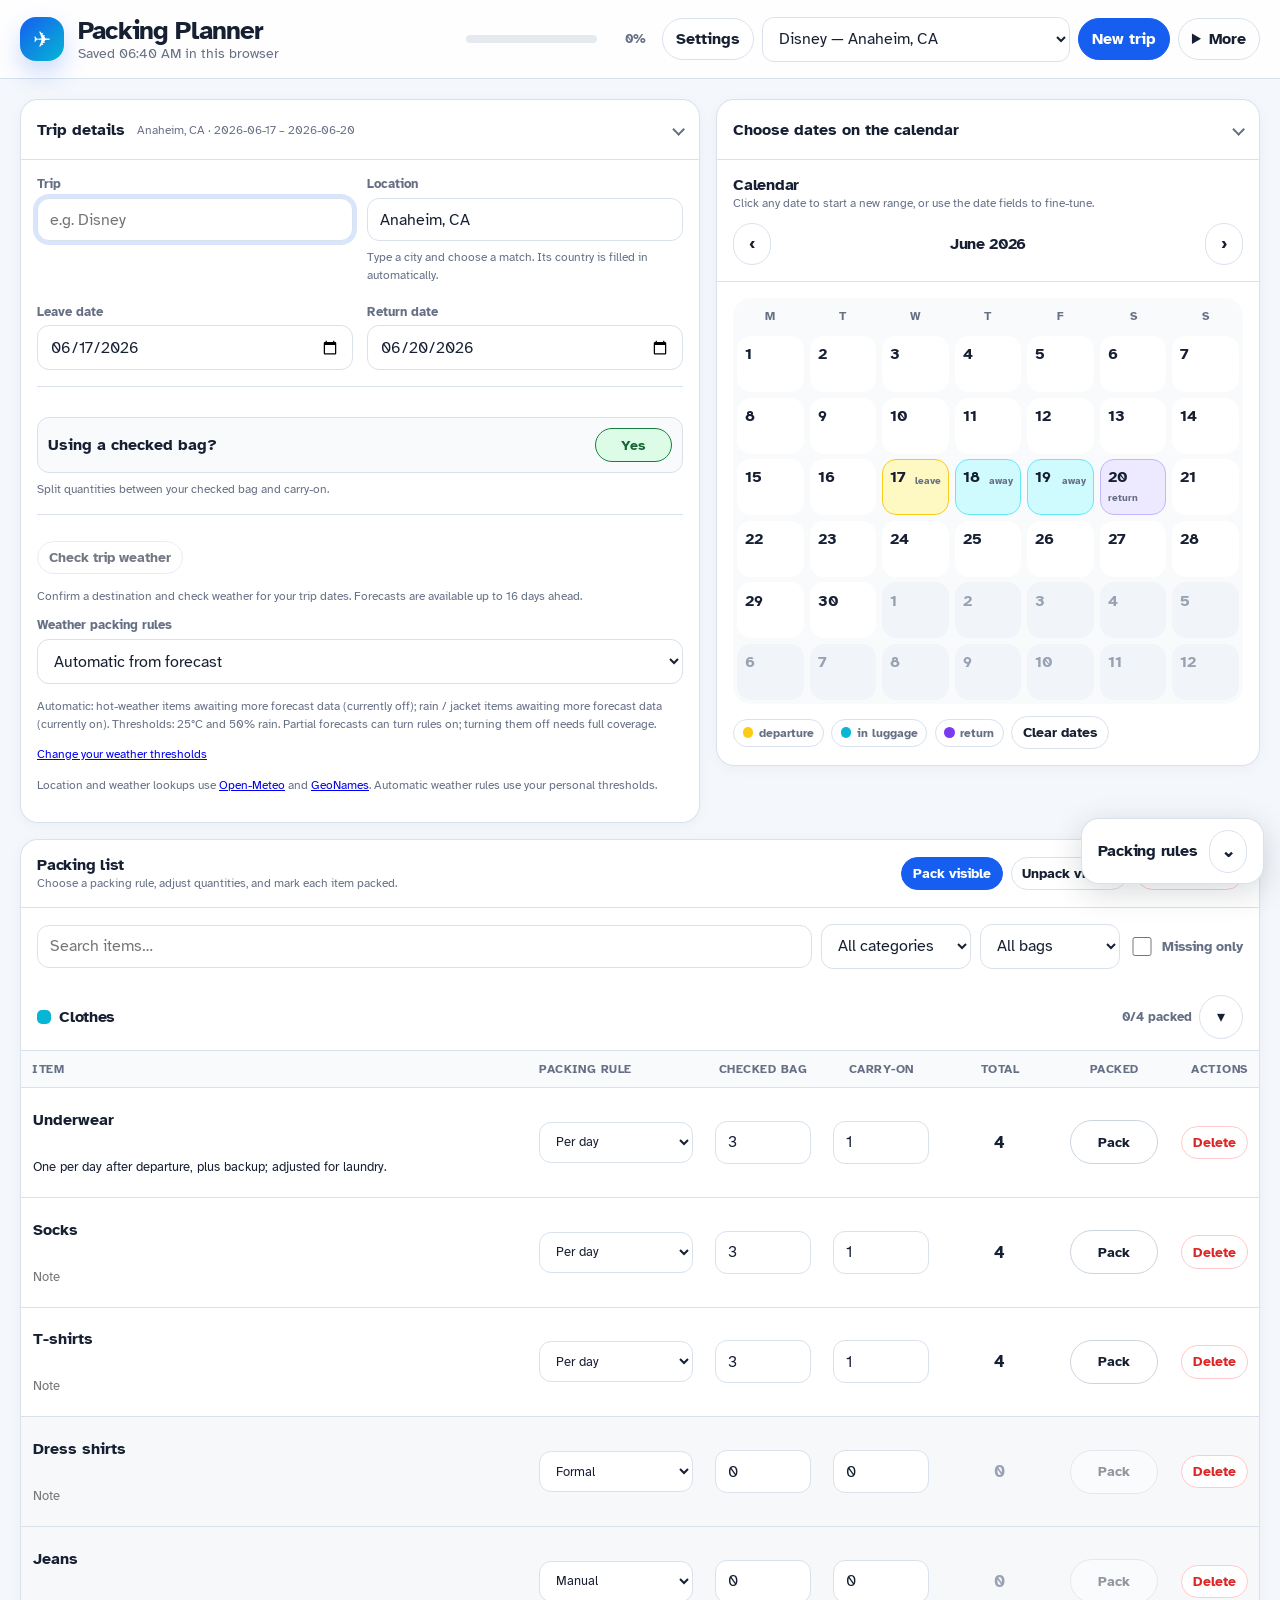
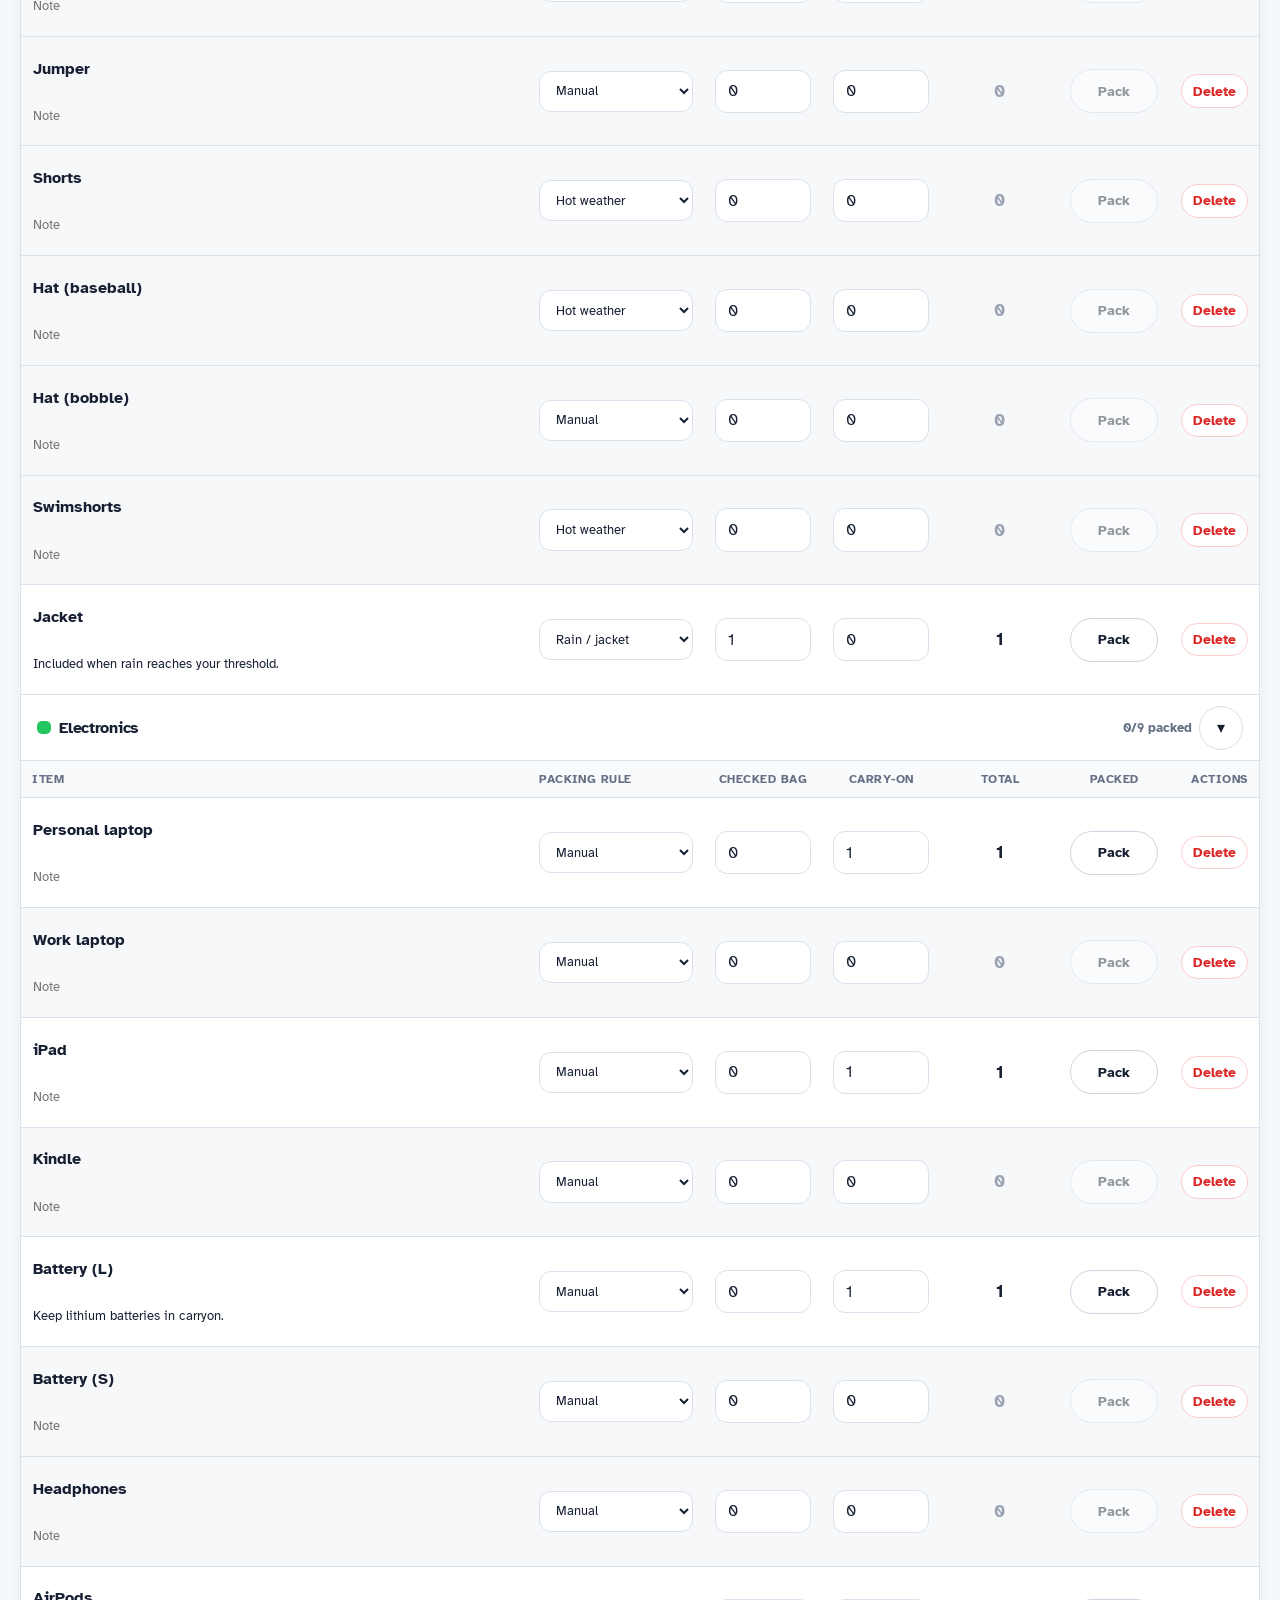
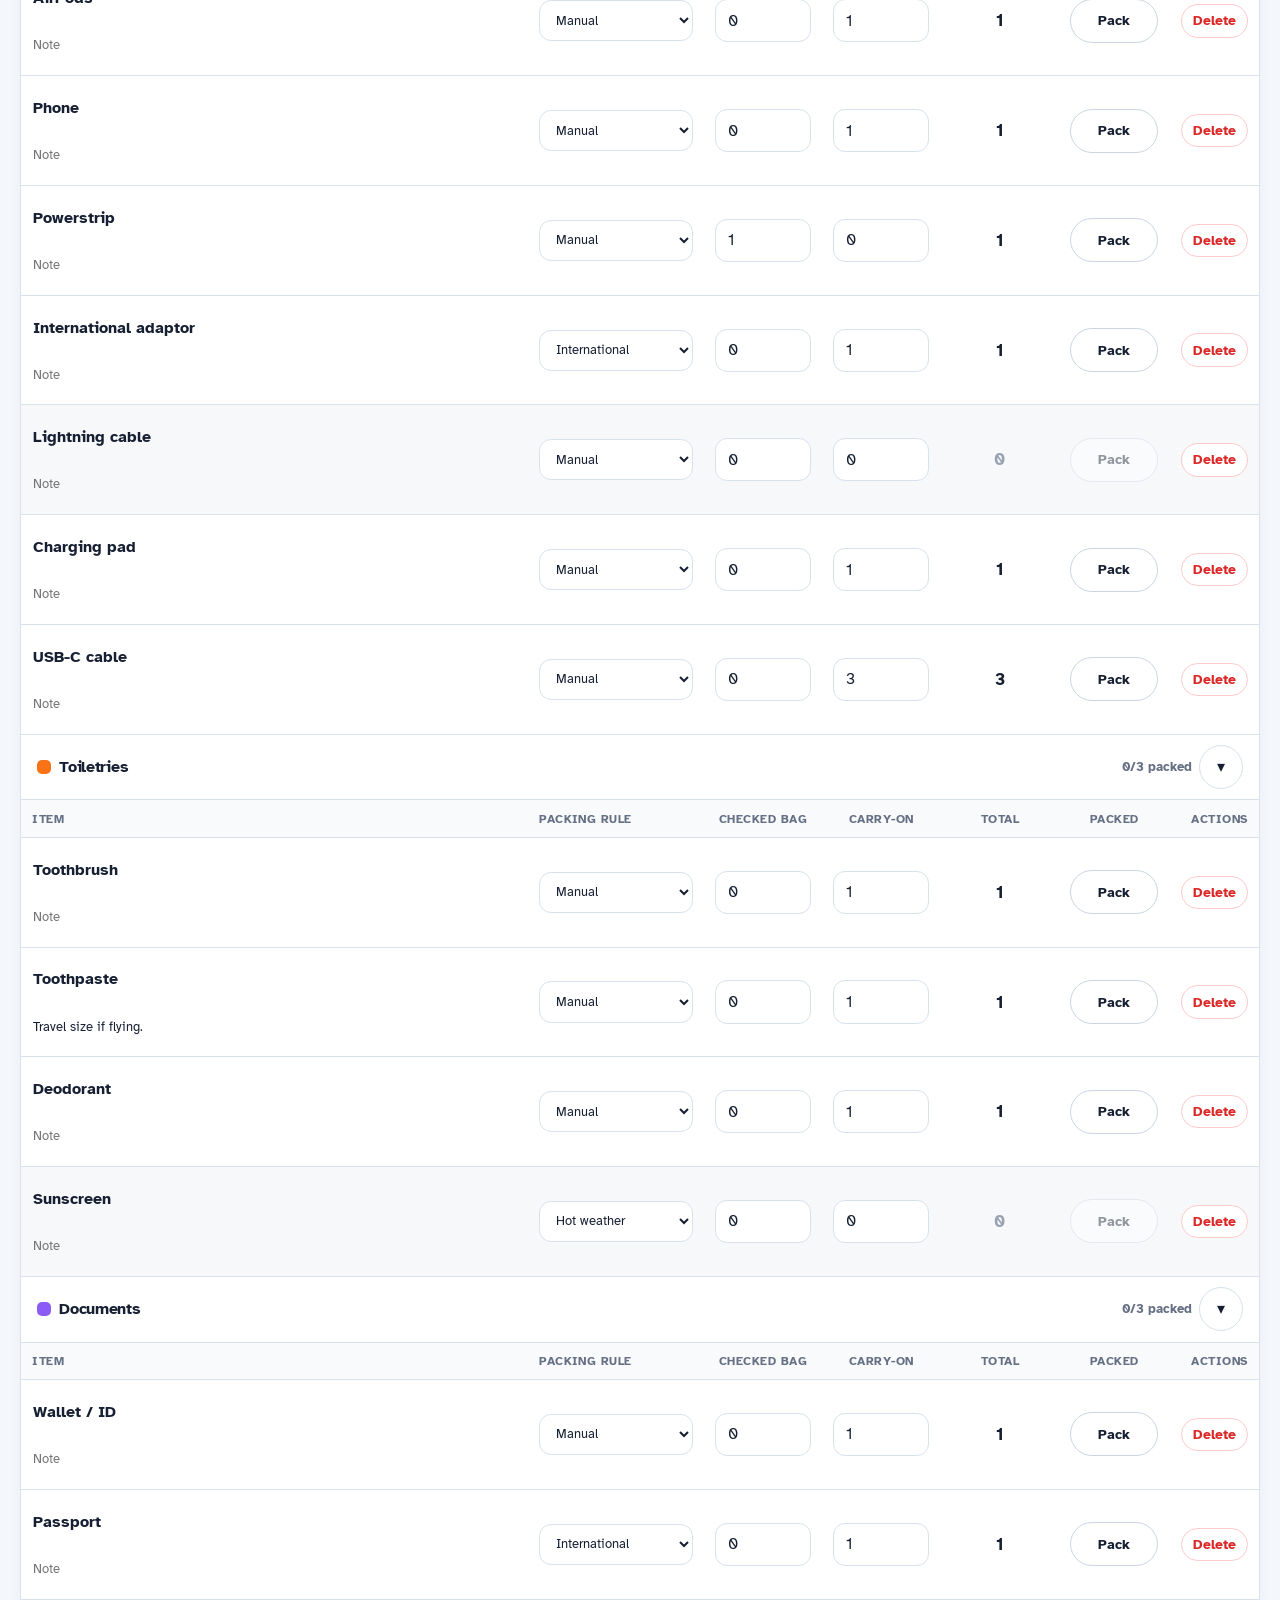
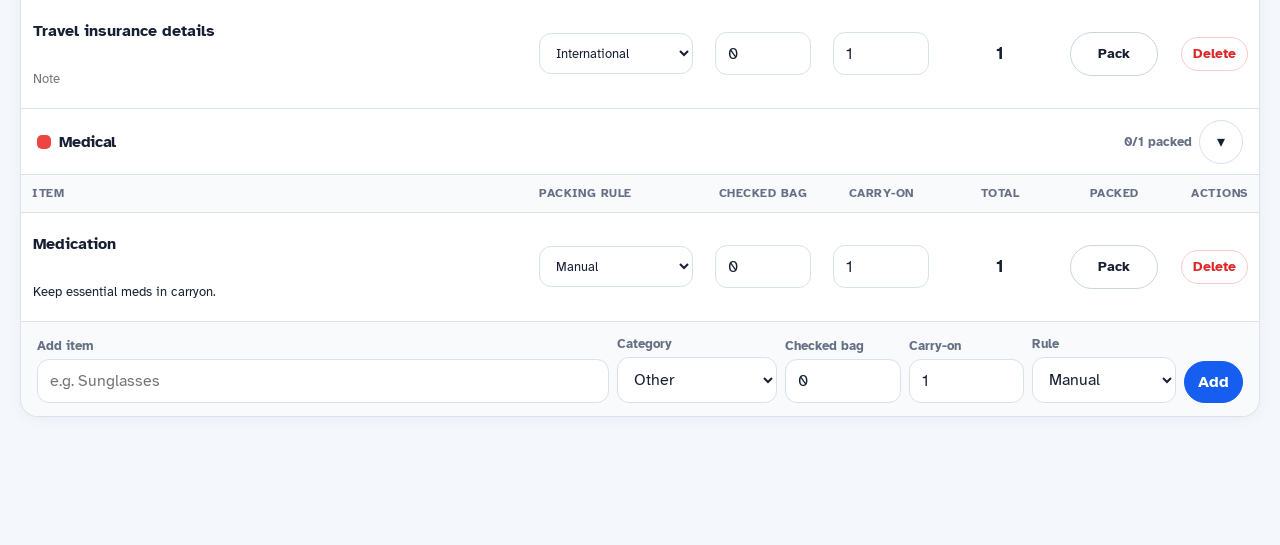
==== commit 13218352: "moving packing notes" ====
--- a/index.html
+++ b/index.html
@@ -137,7 +137,7 @@
       <div class="cardHead">
         <div>
           <h2>Packing list</h2>
-          <div class="tiny">Pack each item as you go. Open item details for notes and packing rules.</div>
+          <div class="tiny">Choose a packing rule, adjust quantities, and mark each item packed.</div>
         </div>
         <div class="actions">
           <button id="packVisibleBtn" class="slim primary">Pack visible</button>
--- a/style.css
+++ b/style.css
@@ -1028,9 +1028,6 @@
 .calendarCard .cardHead { flex-wrap: wrap; }
 .calendarCard .calControls { width: 100%; justify-content: space-between; }
 .calendar { border: 0; padding: .25rem; }
-.itemDetails > summary { color: var(--muted); font-size: .8rem; padding: .3rem 0; }
-.itemDetailsBody { display: grid; gap: .5rem; padding-top: .35rem; }
-.itemDetailsBody select { font-size: .82rem; }
 .itemBox > input { border-color: transparent; background: transparent; padding-left: 0; }
 .itemBox > input:hover, .itemBox > input:focus { border-color: var(--line); background: white; }
 tr.missing td.pack { background: transparent; }
@@ -1066,13 +1063,11 @@
   .noCheckedBag tbody tr { grid-template-columns: repeat(2, minmax(0, 1fr)); }
   .noCheckedBag td.pack { grid-column: 2; grid-row: 2; align-self: end; }
   .noCheckedBag td.actionsCol { grid-column: 2; }
-  .itemDetailsBody { grid-template-columns: 1fr 1fr; }
 }
 @media (max-width: 560px) {
   .fields { grid-template-columns: 1fr 1fr; }
   .tripDetails > .cardBody > .fields > :nth-child(-n+2) { grid-column: 1 / -1; }
   .secondaryBody .fields { grid-template-columns: 1fr; }
-  .itemDetailsBody { grid-template-columns: 1fr; }
   .listCard > .cardHead .actions { gap: .35rem; }
   .listCard > .cardHead .actions button { font-size: .8rem; }
   .toolbar { grid-template-columns: minmax(0, 1fr) minmax(0, 1fr); }
@@ -1165,3 +1160,17 @@
 
 .tripHomeSettings { margin-bottom: 1.5rem; }
 .internationalRuleSettings { border-top: 1px solid var(--line); padding-top: .85rem; }
+
+/* Item rules sit directly before quantities in both table and card layouts. */
+.cat .ruleCol { width: 11rem; min-width: 0; }
+.cat .ruleCol select { width: 100%; font-size: .82rem; }
+@media (max-width: 860px) {
+  .cat tbody tr { grid-template-columns: minmax(0, 1.3fr) minmax(0, 1fr); }
+  .cat td.ruleCol { width: auto; grid-column: 1; grid-row: 2 / 5; }
+  .cat td.ruleCol::before { content: attr(data-label); display: block; font-size: .78rem; color: var(--muted); margin-bottom: .35rem; }
+  .cat td.num { grid-column: 2; }
+  .cat td.pack { grid-column: 1; grid-row: 5; align-self: end; }
+  .cat td.actionsCol { grid-column: 2; grid-row: 5; }
+  .noCheckedBag .cat td.ruleCol { grid-row: 2; }
+  .noCheckedBag .cat td.pack, .noCheckedBag .cat td.actionsCol { grid-row: 3; }
+}
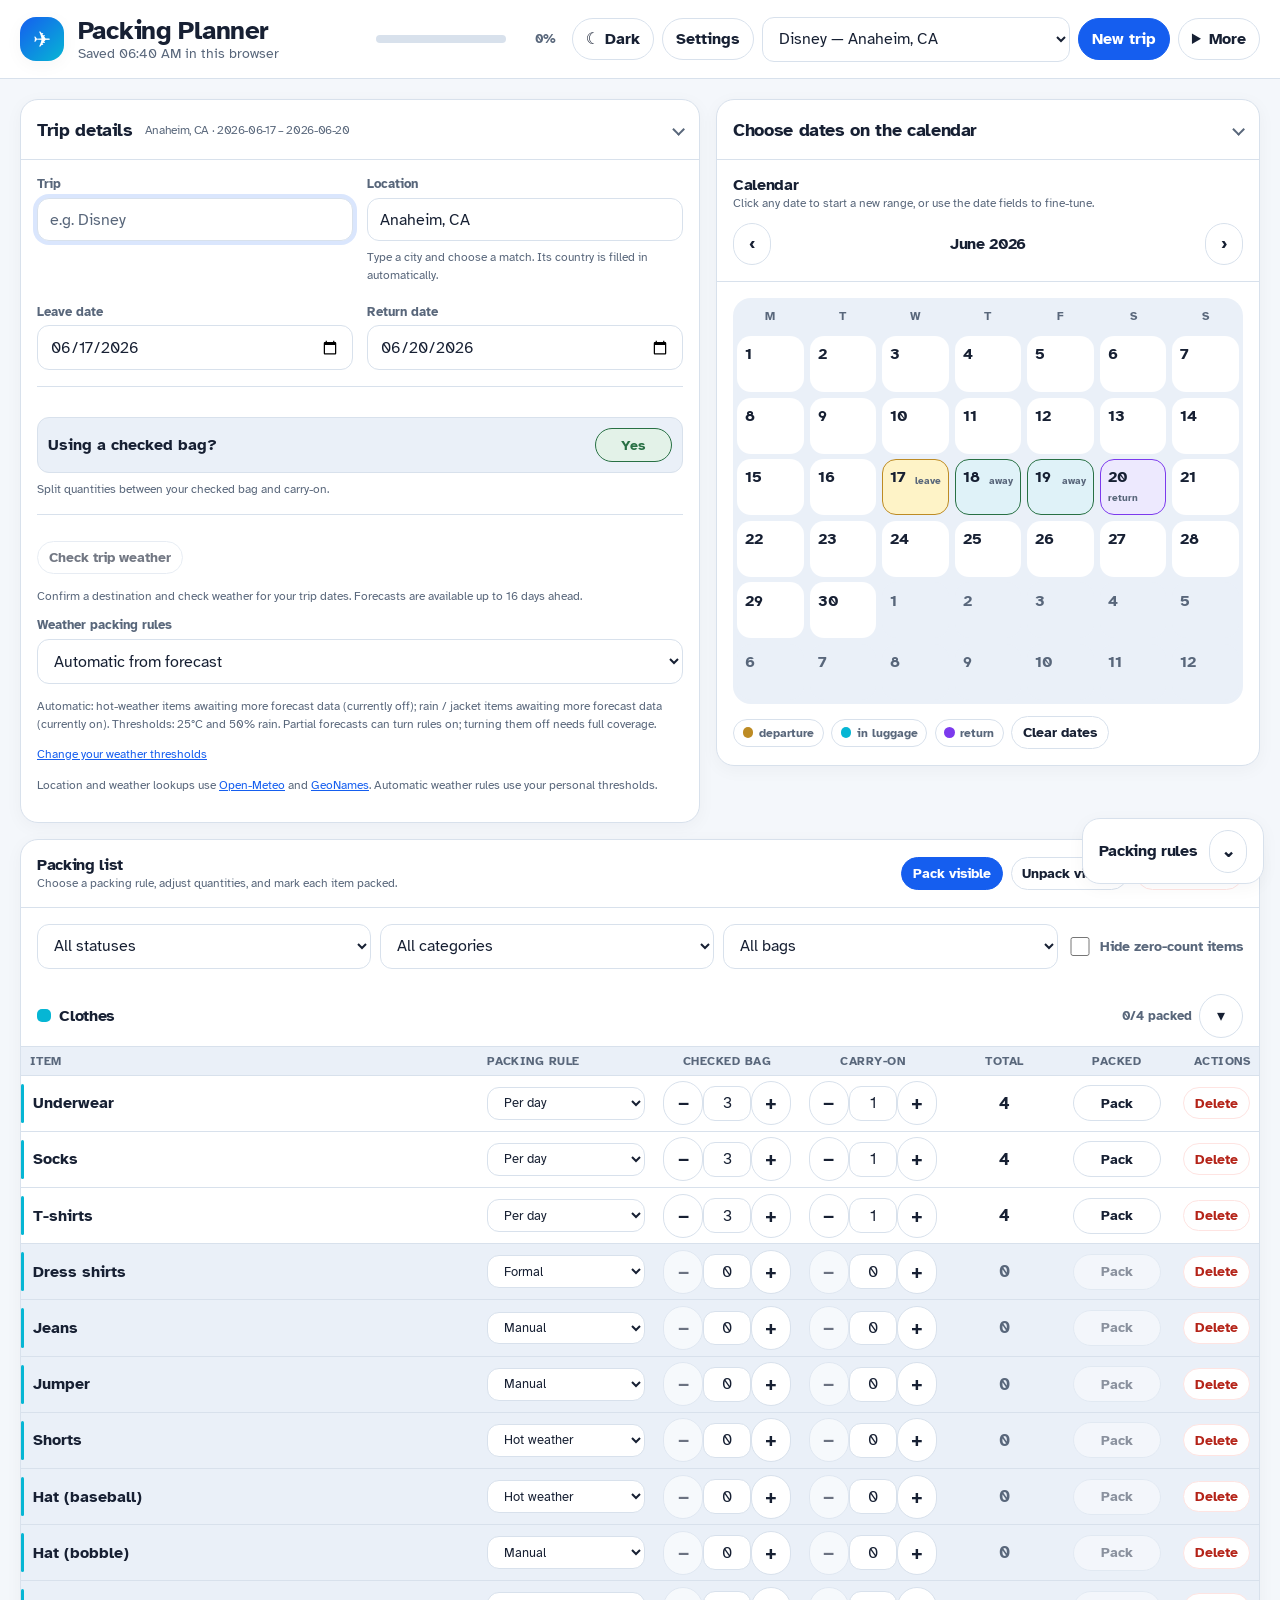
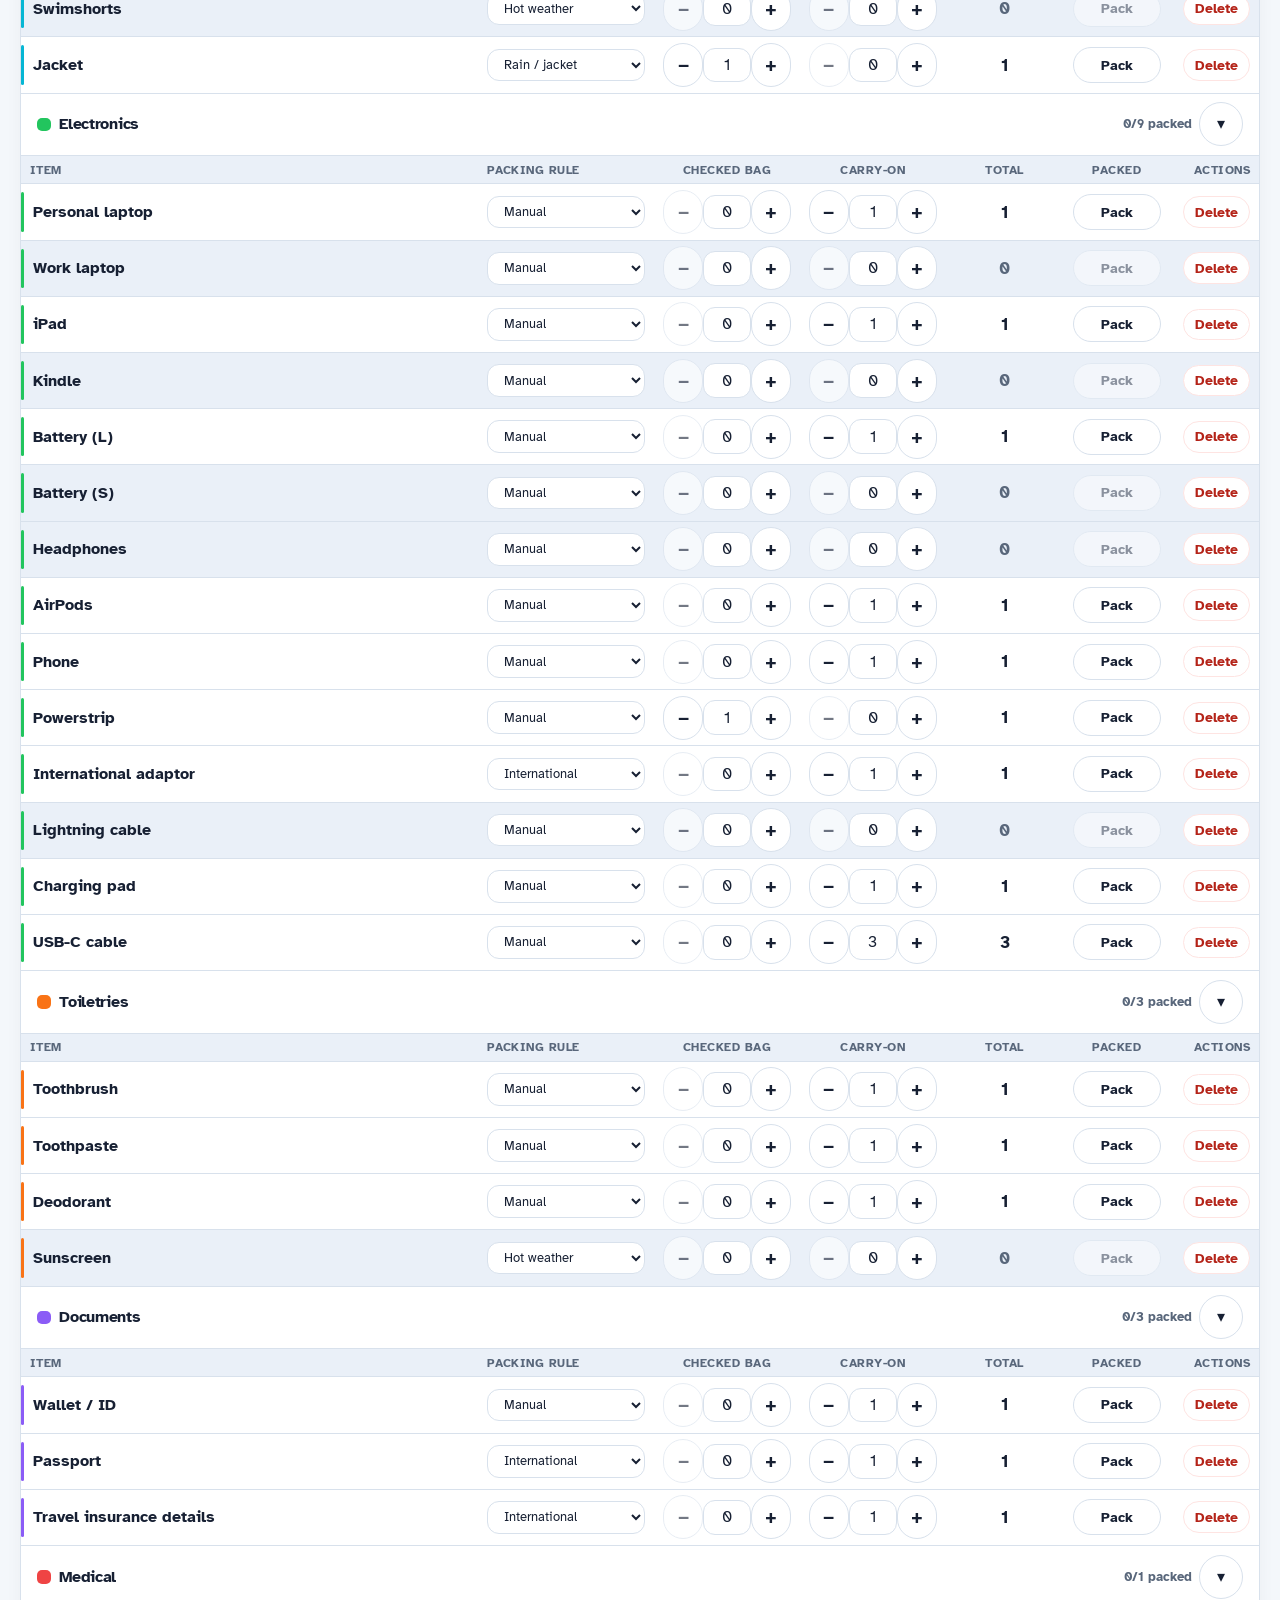
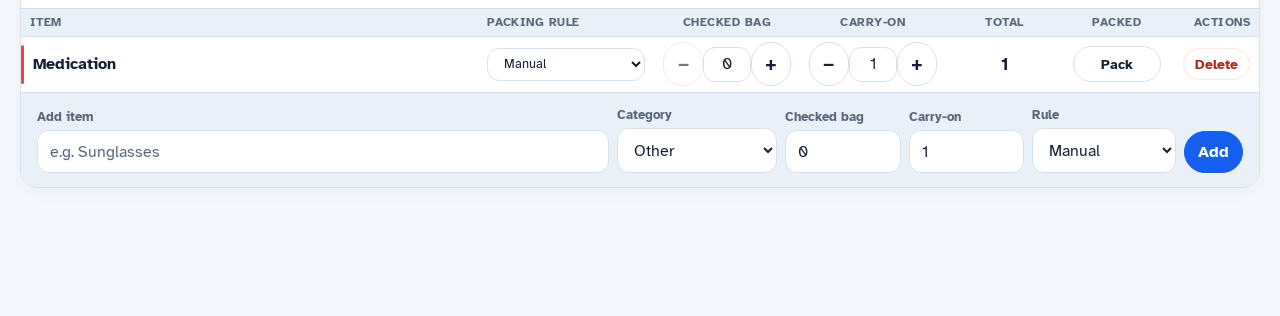
==== commit 32ff9b85: "Adding undo function, buttons for input, and other improvements" ====
--- a/index.html
+++ b/index.html
@@ -5,6 +5,8 @@
   <meta charset="utf-8" />
   <meta name="viewport" content="width=device-width,initial-scale=1" />
   <title>Packing Planner</title>
+  <meta name="color-scheme" content="light dark" />
+  <script src="theme.js"></script>
   <link rel="stylesheet" href="style.css" />
 </head>
 
@@ -25,6 +27,7 @@
         <span id="progressText">0%</span>
       </div>
       <div class="actions">
+        <button id="themeToggle" type="button" class="ghost" aria-label="Switch color mode">☾ Dark</button>
         <a class="buttonLink" href="#settings">Settings</a>
         <select id="tripPicker" class="tripSelect" aria-label="Choose saved trip"></select>
         <button id="newTripBtn" class="primary">New trip</button>
@@ -36,6 +39,7 @@
         <button id="importBtn">Import</button>
         <button id="jsonBtn" class="ghost">Save text</button>
             <button id="deleteTripBtn" class="danger slim">Delete trip</button>
+            <button id="deletePastTripsBtn" class="danger slim">Delete past trips</button>
           </div>
         </details>
         <input id="importFile" class="hidden" type="file" accept="application/json,.json">
@@ -148,7 +152,11 @@
 
       <div class="cardBody">
         <div class="toolbar">
-          <input id="searchItems" aria-label="Search items" type="text" placeholder="Search items…">
+          <select id="packedFilter" aria-label="Filter packing status">
+            <option value="all">All statuses</option>
+            <option value="packed">Packed</option>
+            <option value="unpacked">Unpacked</option>
+          </select>
           <select id="categoryFilter" aria-label="Filter category"></select>
           <select id="bagFilter" aria-label="Filter bag">
             <option value="all">All bags</option>
@@ -156,7 +164,7 @@
             <option value="carryon">Carry-on</option>
           </select>
           <label class="checkline">
-            <input id="missingOnly" type="checkbox"> Missing only
+            <input id="hideZeroCount" type="checkbox"> Hide zero-count items
           </label>
         </div>
       </div>
@@ -195,6 +203,14 @@
       <div class="cardHead"><div><h2 id="settingsTitle" tabindex="-1">Your settings</h2>
         <p class="tiny">Your home base and weather preferences, saved in this browser for all trips.</p></div></div>
       <form id="settingsForm" class="cardBody">
+        <h3>Appearance</h3>
+        <label class="lbl" for="themePreference">Color mode</label>
+        <select id="themePreference" aria-describedby="themeHelp">
+          <option value="system">Use device setting</option>
+          <option value="light">Light — blue</option>
+          <option value="dark">Dark — navy</option>
+        </select>
+        <p id="themeHelp" class="tiny">Changes apply immediately and are remembered in this browser.</p>
         <h3>Home location</h3>
         <div class="fields">
           <div><label class="lbl" for="settingsHomeLocation">Home city / location</label>
--- a/style.css
+++ b/style.css
@@ -1,25 +1,64 @@
+/* Blue daylight and navy night palettes. */
 :root {
+    color-scheme: light;
     --bg: #f4f7fb;
-    --panel: #fff;
+    --panel: #ffffff;
+    --surface: var(--panel);
+    --subtle: #eaf0f8;
     --text: #172033;
-    --muted: #667085;
+    --muted: #59677b;
     --line: #d8e1ec;
+    --border: var(--line);
     --accent: #155eef;
     --accent2: #06b6d4;
-    --green: #16a34a;
-    --greenSoft: #dcfce7;
-    --yellow: #facc15;
-    --yellowSoft: #fef9c3;
-    --cyanSoft: #cffafe;
+    --on-accent: #ffffff;
+    --green: #287044;
+    --greenSoft: #e3f2e8;
+    --yellow: #bd8b24;
+    --yellowSoft: #fef3c7;
+    --cyanSoft: #dff2f8;
     --purple: #7c3aed;
     --purpleSoft: #ede9fe;
-    --red: #dc2626;
-    --redSoft: #fee2e2;
-    --shadow: 0 18px 45px rgba(15, 23, 42, .09);
+    --red: #b42318;
+    --redSoft: #fee4e2;
+    --rain-text: #075985;
+    --rain-soft: #e0f2fe;
+    --hot-text: #854d0e;
+    --hot-soft: #fef3c7;
+    --header: #ffffffed;
+    --shadow: 0 4px 18px #0f172a0a;
     --radius: 18px;
     --radius2: 12px;
     --card-inset: 1rem;
-    --focus: 0 0 0 4px rgba(21, 94, 239, .16)
+    --focus: 0 0 0 4px #155eef28;
+}
+:root[data-theme="dark"] {
+    color-scheme: dark;
+    --bg: #0f1726;
+    --panel: #182337;
+    --subtle: #223047;
+    --text: #e8eef8;
+    --muted: #aabbd2;
+    --line: #374a64;
+    --accent: #8ab4ff;
+    --accent2: #67d5ed;
+    --on-accent: #101c30;
+    --green: #9ad6b0;
+    --greenSoft: #203b32;
+    --yellow: #e5c56e;
+    --yellowSoft: #413821;
+    --cyanSoft: #193c4b;
+    --purple: #c4b5fd;
+    --purpleSoft: #342d4d;
+    --red: #f5a29c;
+    --redSoft: #462c35;
+    --rain-text: #a5d8fa;
+    --rain-soft: #1b354b;
+    --hot-text: #f3d58f;
+    --hot-soft: #403723;
+    --header: #182337ed;
+    --shadow: 0 4px 18px #00000020;
+    --focus: 0 0 0 4px #8ab4ff35;
 }
 
 * {
@@ -31,7 +70,7 @@
     min-height: 100vh;
     font-family: "Atkinson Hyperlegible", ui-sans-serif, system-ui, -apple-system, BlinkMacSystemFont, "Segoe UI", sans-serif;
     color: var(--text);
-    background: radial-gradient(circle at top left, rgba(14, 165, 233, .16), transparent 34rem), radial-gradient(circle at 80% 0, rgba(124, 58, 237, .11), transparent 30rem), linear-gradient(180deg, var(--bg), #edf3fb)
+    background: var(--bg)
 }
 
 @font-face {
@@ -59,7 +98,7 @@
 
 button {
     border: 1px solid var(--line);
-    background: #fff;
+    background: var(--panel);
     color: var(--text);
     padding: .62rem .82rem;
     border-radius: 999px;
@@ -85,13 +124,13 @@
 
 button.primary {
     background: var(--accent);
-    color: #fff;
+    color: var(--on-accent);
     border-color: var(--accent)
 }
 
 button.danger {
     color: var(--red);
-    border-color: #fecaca
+    border-color: var(--redSoft)
 }
 
 button.ghost {
@@ -117,7 +156,7 @@
     border: 1px solid var(--line);
     border-radius: var(--radius2);
     padding: .66rem .75rem;
-    background: #fff;
+    background: var(--panel);
     color: var(--text)
 }
 
@@ -139,7 +178,7 @@
     position: sticky;
     top: 0;
     z-index: 20;
-    background: rgba(255, 255, 255, .84);
+    background: var(--header);
     backdrop-filter: blur(14px);
     border-bottom: 1px solid var(--line)
 }
@@ -168,9 +207,9 @@
     place-items: center;
     border-radius: 16px;
     background: linear-gradient(135deg, var(--accent), var(--accent2));
-    color: #fff;
+    color: var(--on-accent);
     font-size: 1.35rem;
-    box-shadow: 0 12px 25px rgba(21, 94, 239, .22)
+    box-shadow: var(--shadow)
 }
 
 h1,
@@ -230,8 +269,8 @@
 }
 
 .card {
-    background: rgba(255, 255, 255, .95);
-    border: 1px solid rgba(216, 225, 236, .96);
+    background: var(--panel);
+    border: 1px solid var(--line);
     border-radius: var(--radius);
     box-shadow: var(--shadow);
     overflow: clip
@@ -277,7 +316,7 @@
     padding: .65rem;
     border: 1px solid var(--line);
     border-radius: var(--radius2);
-    background: #f8fafc
+    background: var(--subtle)
 }
 
 .rule input[type=number] {
@@ -332,9 +371,9 @@
 }
 
 .toggleInput:checked + .ruleToggleButton {
-  border-color: #15803d;
-  background: #dcfce7;
-  color: #166534;
+  border-color: var(--green);
+  background: var(--greenSoft);
+  color: var(--green);
 }
 
 .toggleInput:checked + .ruleToggleButton .toggleOff {
@@ -346,7 +385,7 @@
 }
 
 .toggleInput:focus-visible + .ruleToggleButton {
-  outline: 3px solid rgba(37, 99, 235, 0.35);
+  outline: 3px solid var(--accent);
   outline-offset: 2px;
 }
 
@@ -387,7 +426,7 @@
 
 .bar {
     height: .75rem;
-    background: #e5eaf0;
+    background: var(--line);
     border-radius: 999px;
     overflow: hidden;
     margin-top: .45rem
@@ -420,7 +459,7 @@
     padding: .7rem;
     border: 1px solid var(--line);
     border-radius: 18px;
-    background: #f8fafc
+    background: var(--subtle)
 }
 
 .calHead {
@@ -436,7 +475,7 @@
     min-height: 3.5rem;
     border: 1px solid transparent;
     border-radius: 14px;
-    background: #fff;
+    background: var(--panel);
     padding: .45rem;
     display: flex;
     align-items: flex-start;
@@ -454,8 +493,8 @@
 }
 
 .day.out {
-    color: #98a2b3;
-    background: #f1f5f9
+    color: var(--muted);
+    background: var(--subtle)
 }
 
 .day.today {
@@ -464,17 +503,17 @@
 
 .day.leave {
     background: var(--yellowSoft);
-    border-color: #facc15
+    border-color: var(--yellow)
 }
 
 .day.away {
     background: var(--cyanSoft);
-    border-color: #67e8f9
+    border-color: var(--green)
 }
 
 .day.return {
     background: var(--purpleSoft);
-    border-color: #c4b5fd
+    border-color: var(--purple)
 }
 
 .dayNo {
@@ -503,7 +542,7 @@
     border: 1px solid var(--line);
     border-radius: 999px;
     padding: .32rem .55rem;
-    background: #fff;
+    background: var(--panel);
     color: var(--muted);
     font-size: .78rem;
     font-weight: 850
@@ -534,7 +573,7 @@
 
 .toolbar {
     display: grid;
-    grid-template-columns: minmax(220px, 1fr) minmax(150px, auto) minmax(140px, auto) auto;
+    grid-template-columns: minmax(140px, 1fr) minmax(150px, 1fr) minmax(140px, 1fr) auto;
     gap: .55rem;
     align-items: center
 }
@@ -555,7 +594,7 @@
     align-items: end;
     padding: .85rem var(--card-inset);
     border-top: 1px solid var(--line);
-    background: #f8fafc
+    background: var(--subtle)
 }
 
 .cat+.cat {
@@ -568,12 +607,12 @@
     justify-content: space-between;
     gap: 1rem;
     padding: .65rem var(--card-inset);
-    background: #fff;
+    background: var(--panel);
     transition: .12s
 }
 
 .catHead:hover {
-    background: #f8fafc
+    background: var(--subtle)
 }
 
 .catTitle {
@@ -617,24 +656,27 @@
     background: #64748b
 }
 
-.chip.clothes {
-    background: #06b6d4
-}
-
-.chip.electronics {
-    background: #22c55e
-}
-
-.chip.toiletries {
-    background: #f97316
-}
-
-.chip.documents {
-    background: #8b5cf6
-}
-
-.chip.medical {
-    background: #ef4444
+.cat { --category-color: #64748b; }
+.cat[data-category="clothes"] { --category-color: #06b6d4; }
+.cat[data-category="electronics"] { --category-color: #22c55e; }
+.cat[data-category="toiletries"] { --category-color: #f97316; }
+.cat[data-category="documents"] { --category-color: #8b5cf6; }
+.cat[data-category="medical"] { --category-color: #ef4444; }
+.cat .chip { background: var(--category-color); }
+.cat td.item { position: relative; }
+.cat td.item::before {
+    content: "";
+    position: absolute;
+    left: 0;
+    top: .5rem;
+    bottom: .5rem;
+    width: 3px;
+    border-radius: 2px;
+    background: var(--category-color);
+    pointer-events: none;
+}
+@media (max-width: 860px) {
+    .cat td.item { position: static; }
 }
 
 table {
@@ -662,7 +704,7 @@
 }
 
 th {
-    background: #f8fafc;
+    background: var(--subtle);
     color: var(--muted);
     font-size: .76rem;
     text-transform: uppercase;
@@ -733,12 +775,12 @@
 }
 
 tr.off {
-    color: #98a2b3;
-    background: #f7f8fa
+    color: var(--muted);
+    background: var(--subtle)
 }
 
 tr.packed {
-    background: rgba(220, 252, 231, .55)
+    background: var(--greenSoft)
 }
 
 tr.missing td.pack {
@@ -756,11 +798,6 @@
 
 .itemBox input:first-child {
     font-weight: 850
-}
-
-.note {
-    font-size: .82rem;
-    padding-block: .48rem
 }
 
 .total {
@@ -782,8 +819,8 @@
     max-width: min(28rem, calc(100vw - 2rem));
     padding: .8rem .95rem;
     border-radius: 16px;
-    background: #101828;
-    color: #fff;
+    background: var(--text);
+    color: var(--bg);
     box-shadow: var(--shadow);
     transform: translateY(1rem);
     opacity: 0;
@@ -814,7 +851,7 @@
 
 .modal {
     width: min(42rem, 100%);
-    background: #fff;
+    background: var(--panel);
     border: 1px solid var(--line);
     border-radius: 22px;
     box-shadow: var(--shadow);
@@ -846,9 +883,9 @@
 }
 
 .packToggle.isPacked {
-  border-color: #15803d;
-  background: #dcfce7;
-  color: #166534;
+  border-color: var(--green);
+  background: var(--greenSoft);
+  color: var(--green);
 }
 
 .packToggle:disabled {
@@ -975,7 +1012,7 @@
 .destinationSuggestions button:focus-visible { outline: 2px solid var(--accent); outline-offset: -2px; }
 
 /* Compact setup keeps the checklist close to the top. */
-:root { --shadow: 0 3px 14px rgba(15, 23, 42, .04); }
+
 body { background: var(--bg); }
 .headerInner { grid-template-columns: minmax(220px, 1fr) auto; }
 .header .actions { flex-wrap: nowrap; }
@@ -1022,16 +1059,16 @@
 .destinationTools { margin-top: 1rem; }
 .tripMenu { position: relative; }
 .tripMenu > summary { border: 1px solid var(--line); border-radius: 999px; padding: .62rem .82rem; font-weight: 700; white-space: nowrap; }
-.menuActions { position: absolute; top: calc(100% + .5rem); right: 0; width: 12rem; display: grid; gap: .25rem; padding: .5rem; background: white; border: 1px solid var(--line); border-radius: 12px; box-shadow: 0 8px 24px #17203320; z-index: 25; }
+.menuActions { position: absolute; top: calc(100% + .5rem); right: 0; width: 12rem; display: grid; gap: .25rem; padding: .5rem; background: var(--panel); border: 1px solid var(--line); border-radius: 12px; box-shadow: var(--shadow); z-index: 25; }
 .menuActions button { text-align: left; border-radius: 8px; border-color: transparent; }
 .fill { background: var(--accent); }
 .calendarCard .cardHead { flex-wrap: wrap; }
 .calendarCard .calControls { width: 100%; justify-content: space-between; }
 .calendar { border: 0; padding: .25rem; }
 .itemBox > input { border-color: transparent; background: transparent; padding-left: 0; }
-.itemBox > input:hover, .itemBox > input:focus { border-color: var(--line); background: white; }
+.itemBox > input:hover, .itemBox > input:focus { border-color: var(--line); background: var(--panel); }
 tr.missing td.pack { background: transparent; }
-tr.packed { opacity: 1; background: #f0f9f3; }
+tr.packed { opacity: 1; background: var(--greenSoft); }
 table, .noCheckedBag table { min-width: 0; }
 th { position: static; }
 .packToggle { min-height: 2.75rem; }
@@ -1046,7 +1083,6 @@
   .grid { grid-template-columns: 1fr; }
   .tripSelect { min-width: 0; }
   .toolbar { grid-template-columns: 1fr 1fr; }
-  .toolbar > input { grid-column: 1 / -1; }
   .tableWrap { overflow: visible; }
   table, tbody { display: block; width: 100%; }
   thead { position: absolute; width: 1px; height: 1px; overflow: hidden; clip-path: inset(50%); }
@@ -1104,7 +1140,7 @@
   display: flex;
   flex-direction: column-reverse;
   background: var(--panel);
-  box-shadow: 0 8px 32px rgba(15, 23, 42, .16);
+  box-shadow: var(--shadow);
 }
 .rulesDock.collapsed { width: auto; }
 .rulesDock .cardHead { padding: .65rem var(--card-inset); border-bottom: 0; flex-wrap: nowrap; }
@@ -1126,15 +1162,15 @@
 
 /* Personal settings and forecast thresholds. */
 [hidden] { display: none !important; }
-.buttonLink { display: inline-block; padding: .62rem .82rem; border: 1px solid var(--line); border-radius: 999px; background: #fff; color: var(--text); font-weight: 700; text-decoration: none; }
+.buttonLink { display: inline-block; padding: .62rem .82rem; border: 1px solid var(--line); border-radius: 999px; background: var(--panel); color: var(--text); font-weight: 700; text-decoration: none; }
 .buttonLink:focus-visible { outline: 2px solid var(--accent); outline-offset: 3px; }
 .settingsPage { max-width: 760px; }
 .settingsPage > .buttonLink { margin-bottom: 1rem; }
 .settingsPage h3 { margin: .5rem 0 1rem; }
 .settingsPage .fields + .tiny { margin-bottom: 1.5rem; }
 .weatherBadge { display: block; width: fit-content; border-radius: 6px; padding: .15rem .35rem; margin-top: .2rem; font-weight: 700; font-size: .7rem; }
-.hotBadge { color: #92400e; background: #fef3c7; }
-.rainBadge { color: #075985; background: #e0f2fe; }
+.hotBadge { color: var(--hot-text); background: var(--hot-soft); }
+.rainBadge { color: var(--rain-text); background: var(--rain-soft); }
 .weatherTableWrap { max-width: 100%; overflow-x: auto; margin: .5rem 0; }
 .weatherTableWrap:focus-visible { outline: 2px solid var(--accent); outline-offset: 2px; }
 .weatherTable, .noCheckedBag .weatherTable { display: table; width: 100%; min-width: 32rem; font-size: .8rem; }
@@ -1147,7 +1183,7 @@
 .weatherTable .weatherNotes { min-width: 7.5rem; }
 .weatherTable .weatherBadge { margin: .15rem 0; }
 .weatherTable tr.hotDay > :first-child { box-shadow: inset 3px 0 #f59e0b; }
-.weatherTable tr.rainDay { background: #f0f9ff; }
+.weatherTable tr.rainDay { background: var(--rain-soft); }
 
 /* Keep forecast notes inside their calendar date, including on narrow screens. */
 .calendar .day { flex-wrap: wrap; align-content: flex-start; min-width: 0; white-space: normal; }
@@ -1174,3 +1210,40 @@
   .noCheckedBag .cat td.ruleCol { grid-row: 2; }
   .noCheckedBag .cat td.pack, .noCheckedBag .cat td.actionsCol { grid-row: 3; }
 }
+
+/* Compact packing rows with one line for the item name. */
+.cat th, .cat td { padding: .35rem .55rem; }
+.cat td.item { padding-left: .7rem; }
+.cat input, .cat select { padding-block: .4rem; }
+.cat .packToggle { min-height: 2.25rem; padding-block: .4rem; }
+.cat .actionsCol button { padding-block: .4rem; }
+.cat .catHead { padding-block: .55rem; }
+@media (max-width: 860px) {
+  .cat tbody tr { gap: .45rem .6rem; padding: .65rem; margin-top: .5rem; }
+  .cat td, .cat td.item { padding: 0; }
+  .cat input, .cat select, .cat .packToggle, .cat .actionsCol button { min-height: 2.5rem; }
+  .cat td.num::before, .cat td.ruleCol::before { margin-bottom: .2rem; }
+}
+
+/* Consistent typography while retaining the compact checklist. */
+h1, h2, .sectionSummary { font-family: inherit; letter-spacing: -.02em; }
+h1 { font-weight: 600; }
+.sectionSummary { font-size: 1.1rem; }
+a { color: var(--accent); }
+input::placeholder, textarea::placeholder { color: var(--muted); opacity: 1; }
+button:hover, .buttonLink:hover { border-color: var(--accent); }
+#themeToggle { min-width: 5rem; }
+#themeHelp { margin-bottom: 1.5rem; }
+@media (max-width: 560px) {
+  .header .actions { flex-wrap: wrap; }
+  .header .tripSelect { flex-basis: 45%; }
+}
+
+/* Direct quantity controls retain typed entry and offer comfortable tap targets. */
+.quantityControl { display: flex; align-items: center; min-width: 8rem; }
+.cat .quantityControl button { flex: 0 0 2.5rem; min-height: 2.75rem; padding: 0; font-size: 1.2rem; }
+.cat .quantityControl input { width: 3rem; min-width: 0; flex: 1; text-align: center; padding-inline: .15rem; appearance: textfield; }
+.quantityControl input::-webkit-inner-spin-button, .quantityControl input::-webkit-outer-spin-button { -webkit-appearance: none; margin: 0; }
+.toast.show { pointer-events: auto; display: flex; align-items: center; gap: 1rem; }
+.toast button { color: inherit; background: transparent; border: 1px solid currentColor; min-height: 2.75rem; }
+.toast:focus-within { opacity: 1; transform: translateY(0); pointer-events: auto; }
